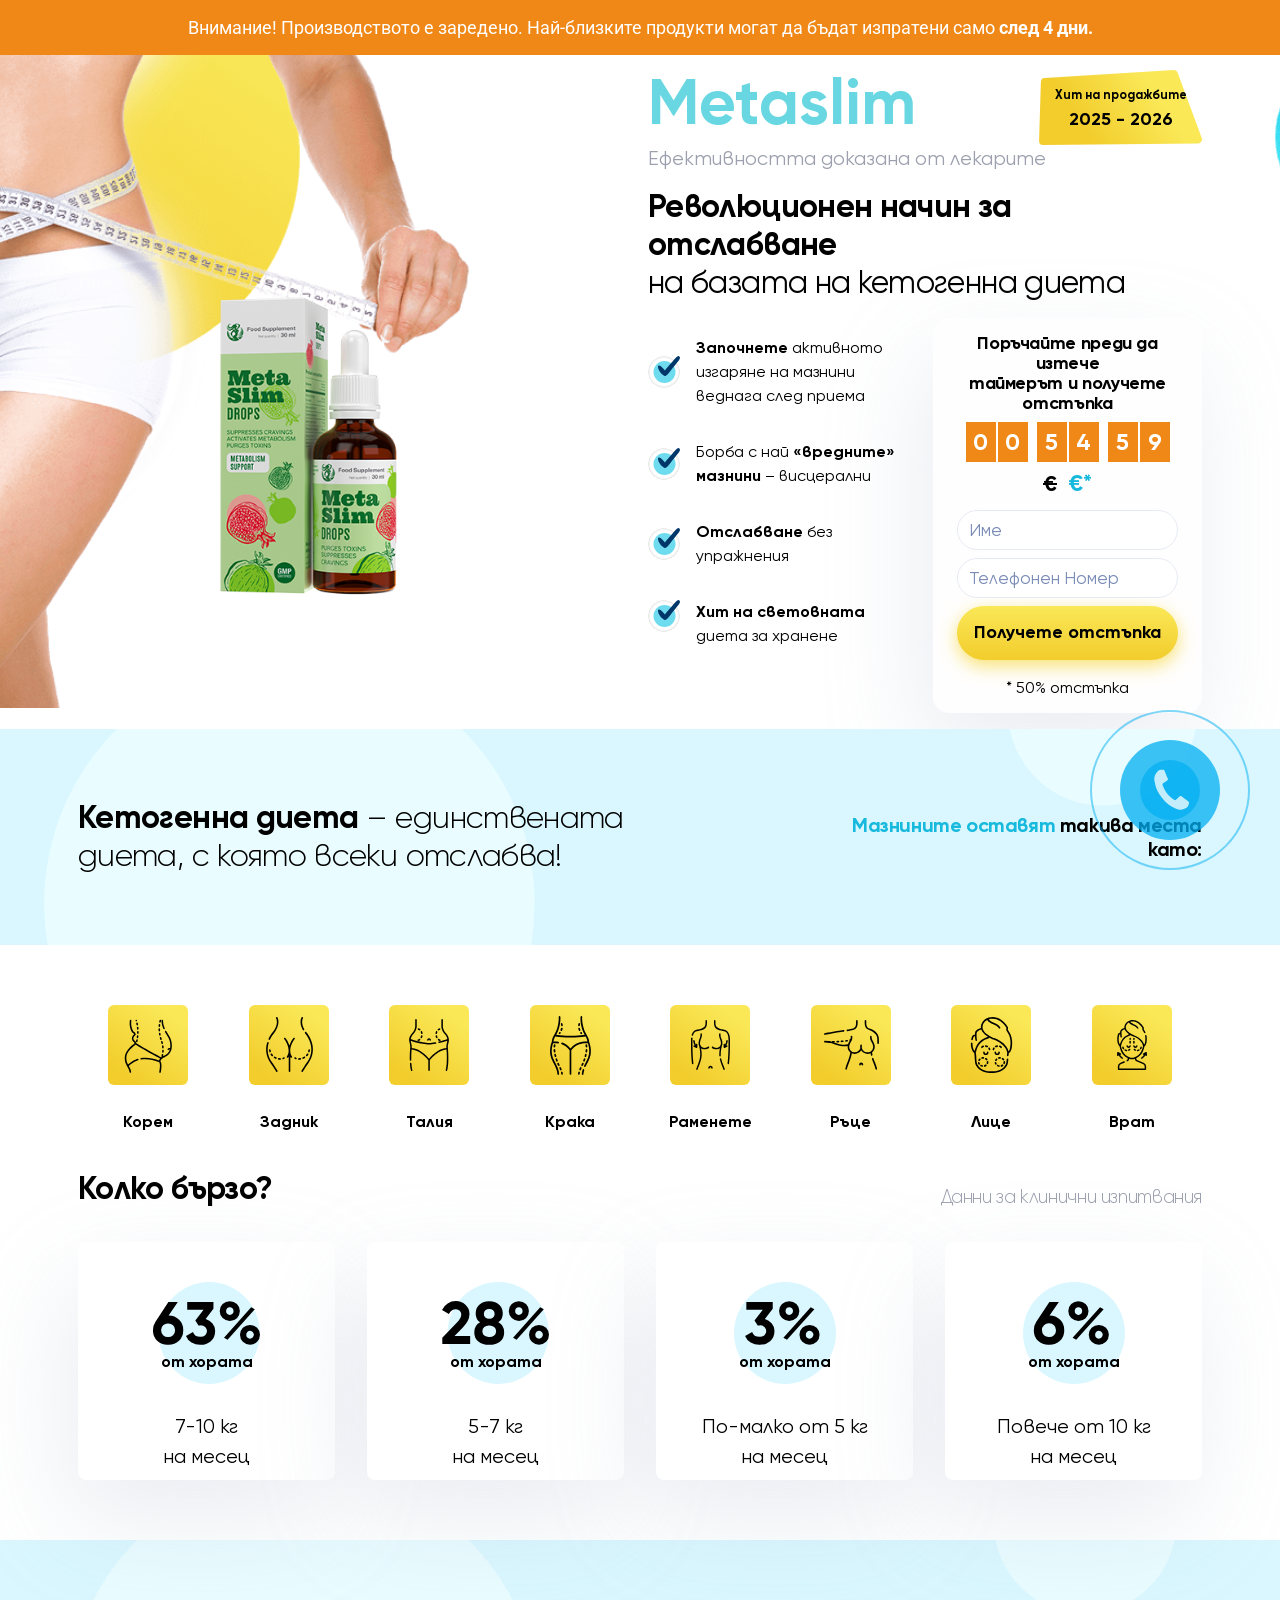
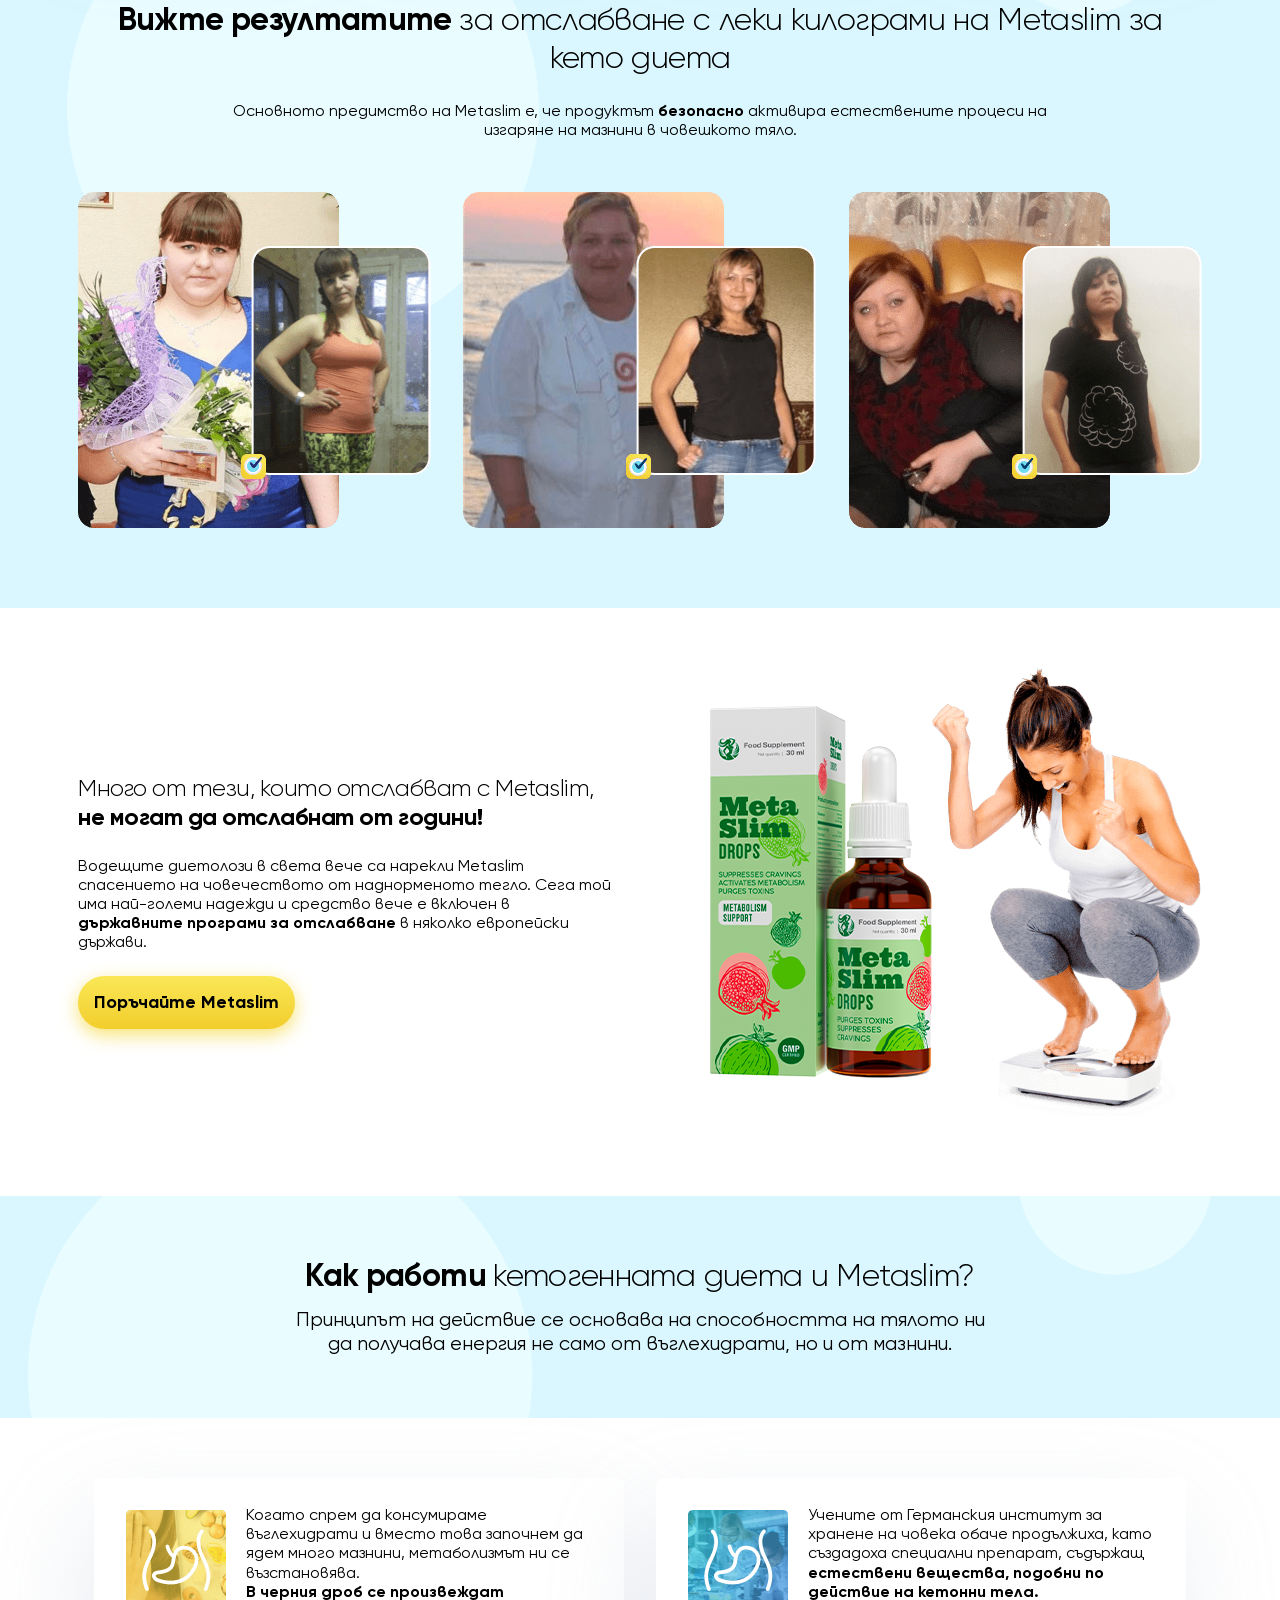
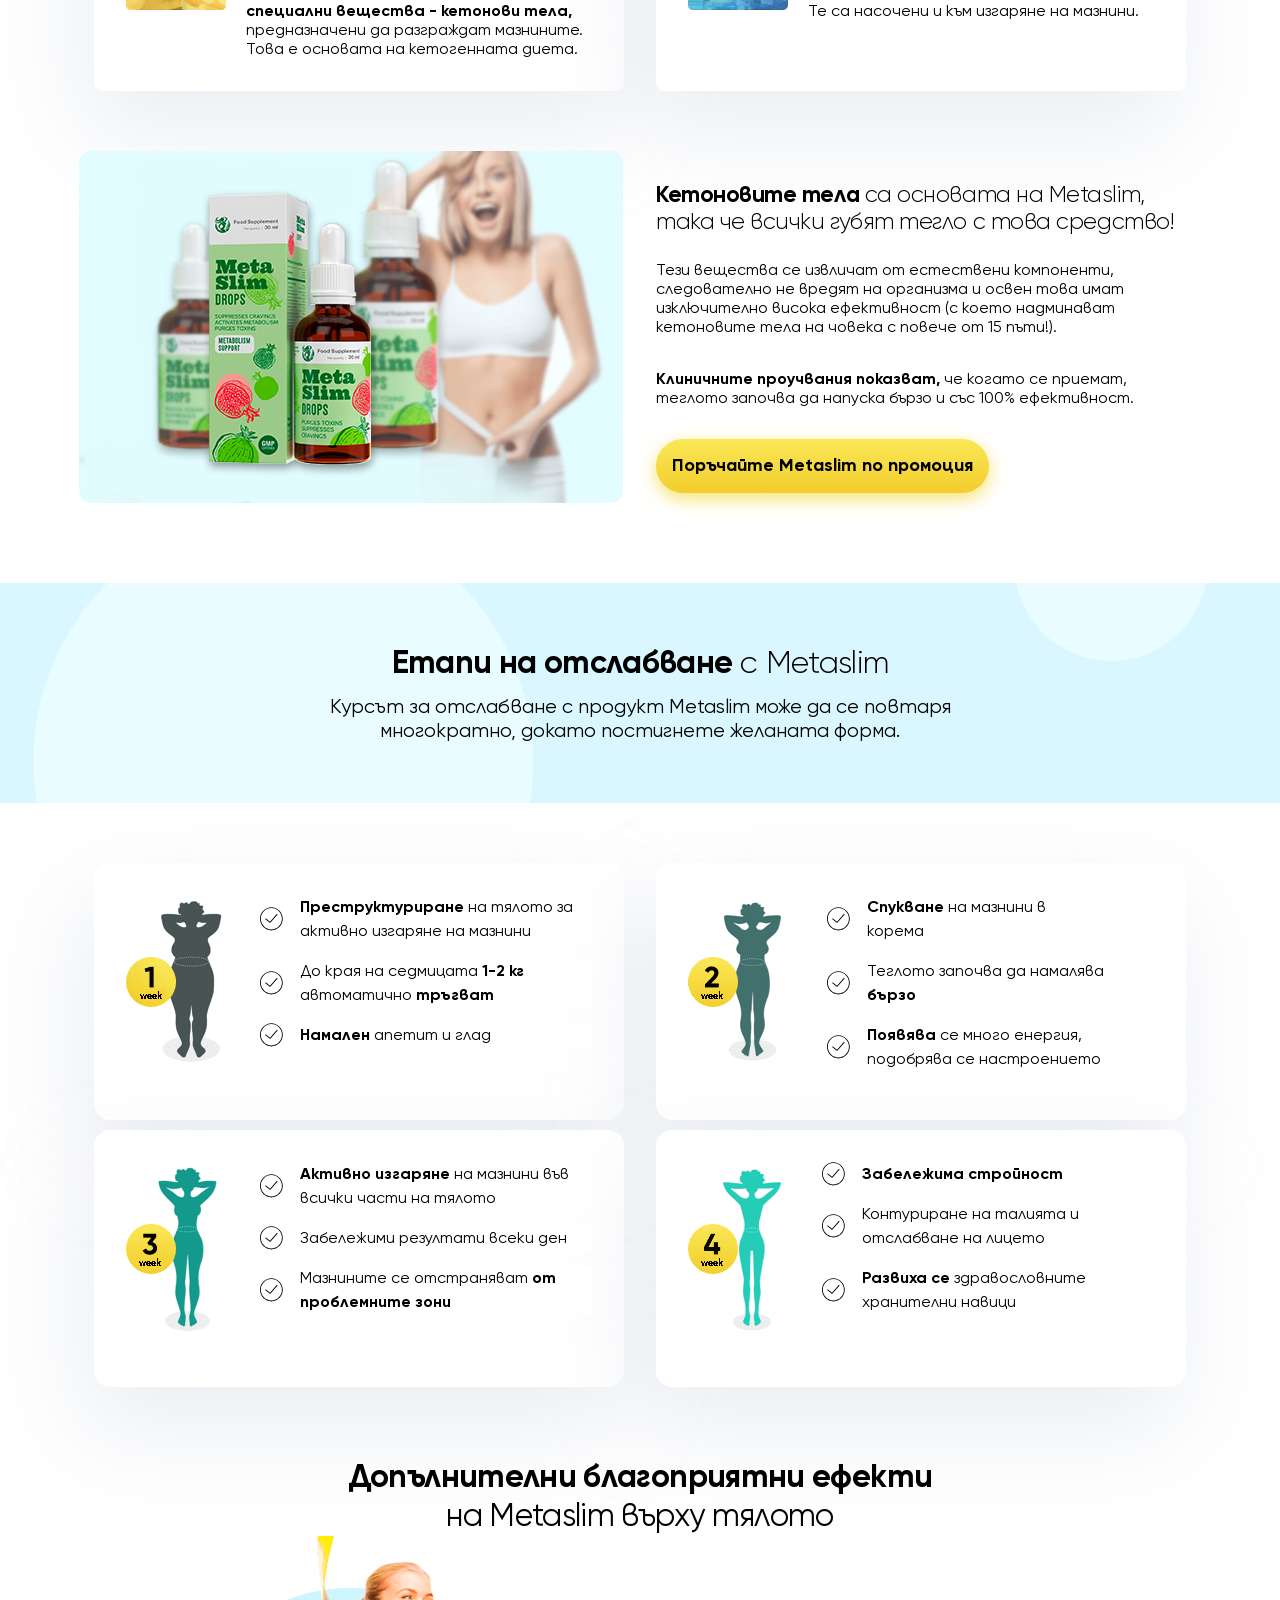
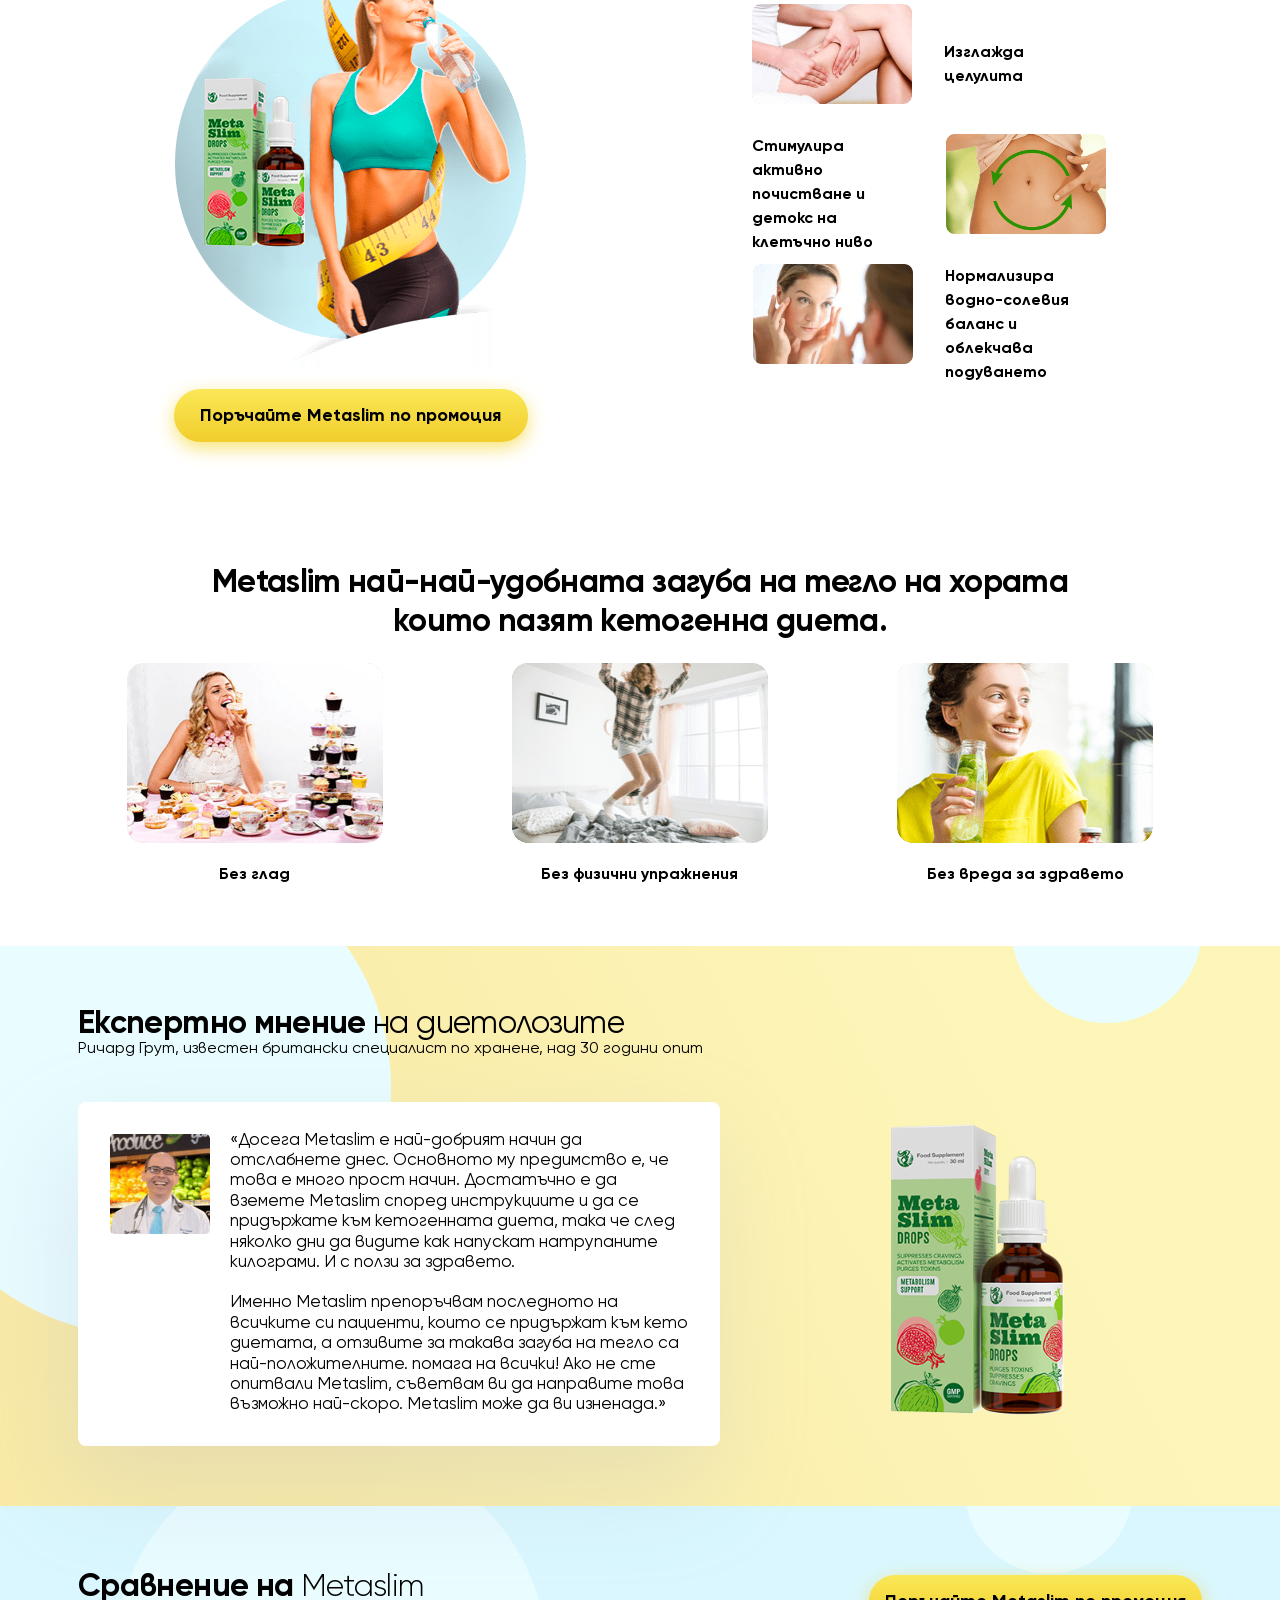
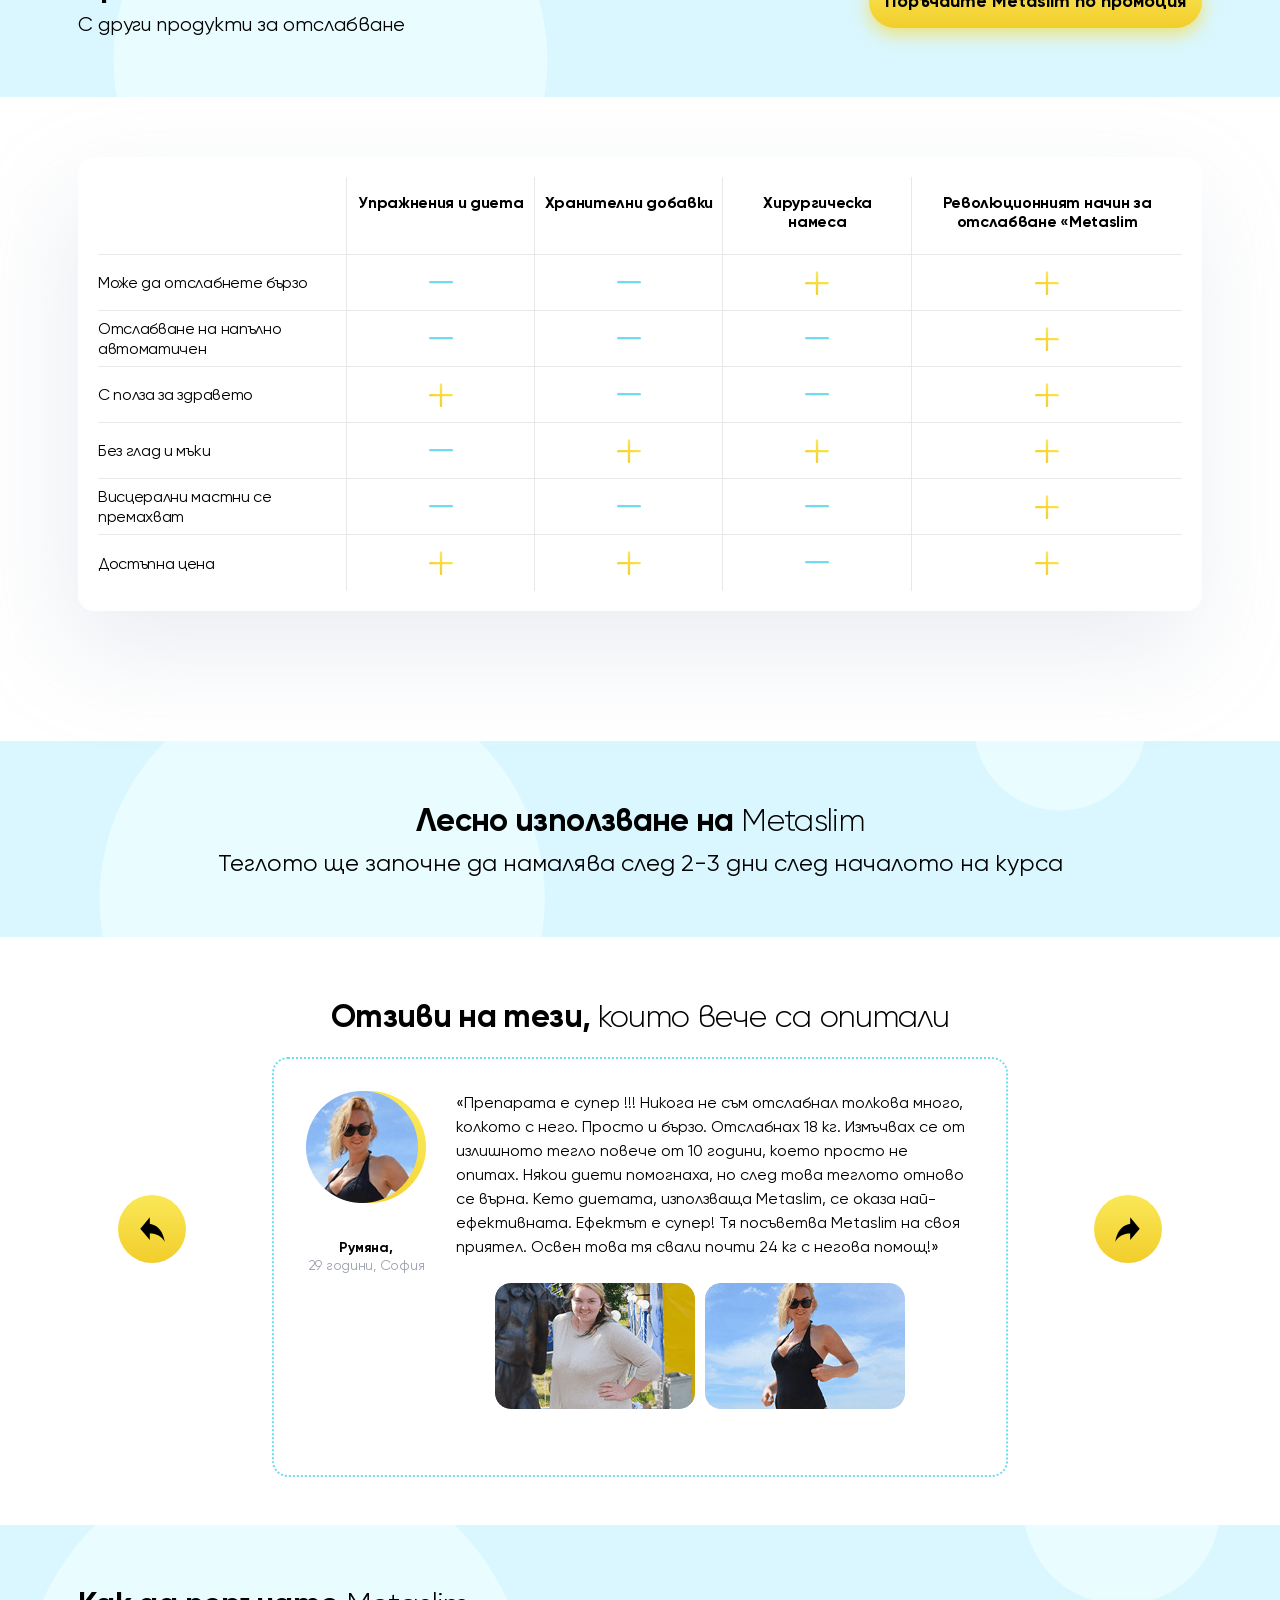
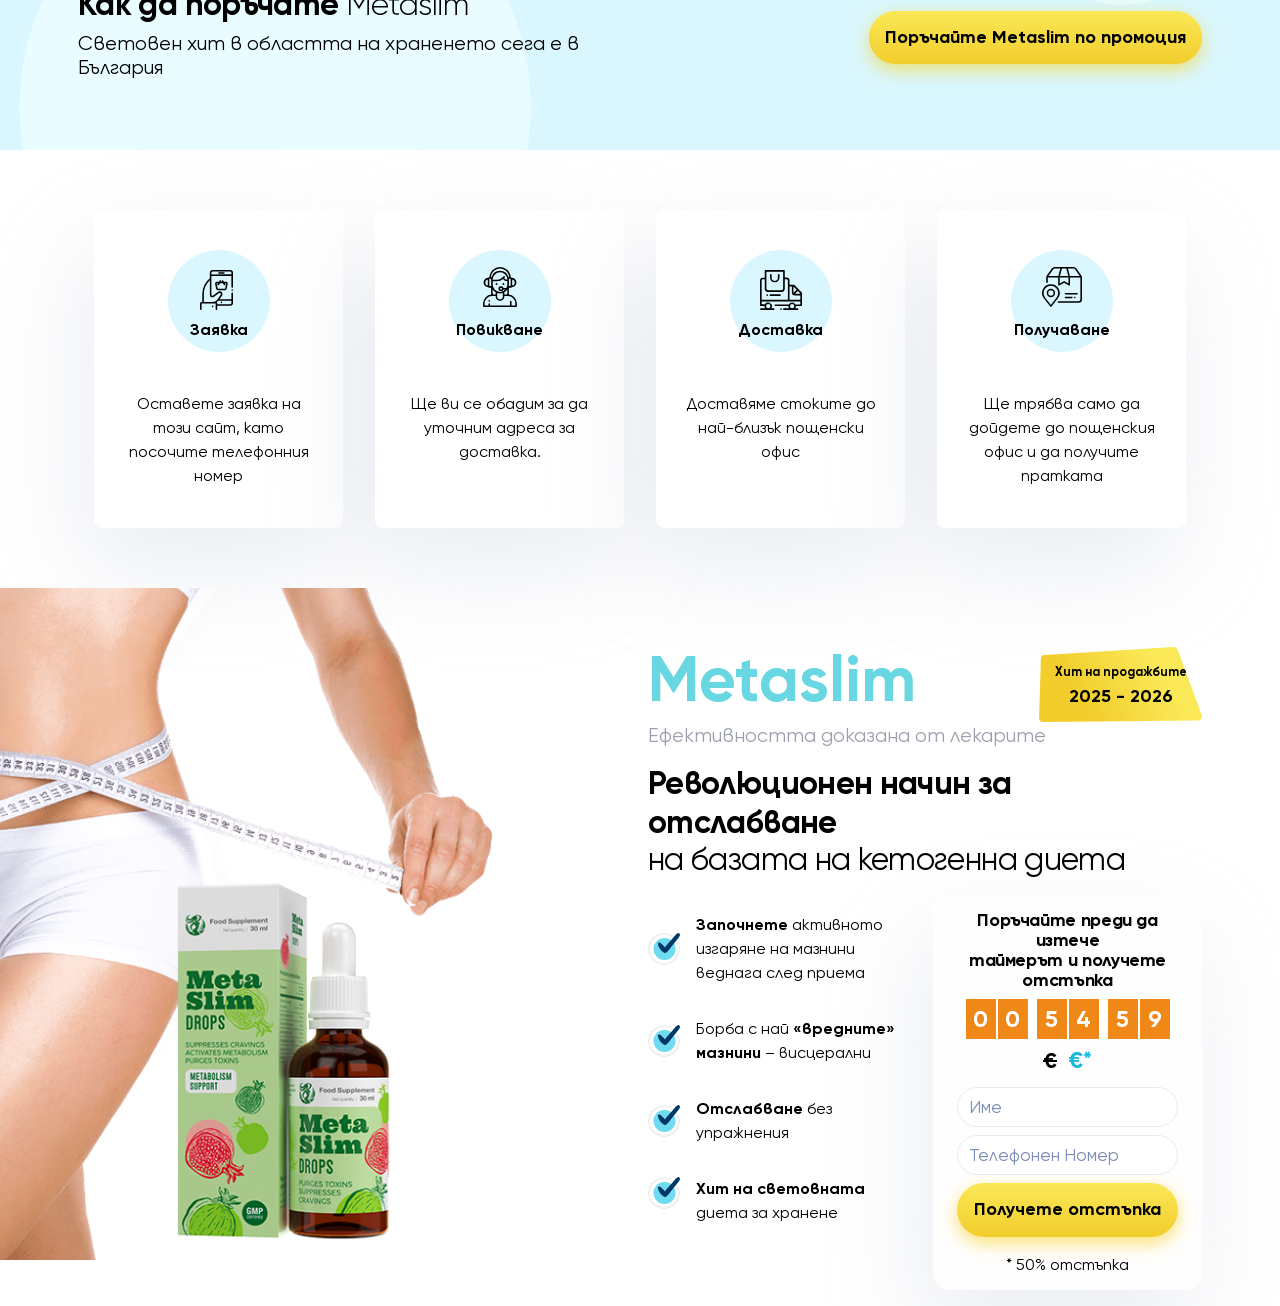
==== index.html @ 7a7cc180 "Initial commit - Landing MetaSlim Bulgaria" ====
<!DOCTYPE html>
<html lang="bg">
  <head>
    <meta charset="utf-8" />
    <meta content="width=device-width, initial-scale=1.0" name="viewport" />
    <title>Metaslim</title>
    <link rel="icon" href="img/favicon.png" type="image/x-icon" />
    <link rel="stylesheet" href="css/magnific-popup.css" />
    <link rel="stylesheet" href="css/style.css" />
    <style>
      .order-hit {
        font-size: 12.5px;
      }
      .blockRedLine3103 {
        display: none !important;
      }
      .validator__tooltip {
        z-index: 0 !important;
      }
    </style>
  <script type="text/javascript" src="script_land.js" defer></script></head>

  <body class="timer-different">
    <div class="top-banner">
      <div class="top-banner__container">
        <p class="top-banner__attention"><span>Внимание!</span> Производството е заредено. Най-близките продукти могат да бъдат изпратени само <b>след 4 дни.</b></p>
      </div>
    </div>
    <header class="bg_header">
      <!-- / HEADER -->
      <div class="mw">
        <figure class="logo">
          <span class="main_logo">Metaslim </span>
          <figcaption>
            <span> Ефективността доказана от лекарите </span>
          </figcaption>
          <div class="order-hit">
            <img alt="" class="label" src="img/label.svg" />
            <div class="order-hit-txt">
              Хит на продажбите<br /><span class="order-hit-txt-years">
                <script>
                  document.write(new Date().getFullYear() - 1);
                </script>
                -
                <script>
                  document.write(new Date().getFullYear());
                </script>
              </span>
            </div>
          </div>
        </figure>
        <figure class="product">
          <img alt="" class="sticker" src="img/label-2.svg" />
          <img alt="" class="main_product" src="img/product.png" style="width: 100%; max-width: 225px; margin-top: 45px" />
        </figure>
        <h1>
          Революционен начин за отслабване
          <br />
          <span> на базата на кетогенна диета </span>
        </h1>
        <ul class="list marked">
          <li>
            <strong> Започнете </strong>
            активното изгаряне на мазнини веднага след приема
          </li>
          <li>
            Борба с най
            <strong> «вредните» мазнини </strong>
            – висцерални
          </li>
          <li>
            <strong> Отслабване </strong>
            без упражнения
          </li>
          <li>
            <strong> Хит на световната </strong>
            диета за хранене
          </li>
        </ul>
        <div class="form">
          <form action="/land/order" method="post" class="x_order_form al-form">
            <h5 class="w_700">
              Поръчайте преди да изтече
              <br />
              таймерът и получете отстъпка
              <br />
            </h5>
            <div class="timer_container">
              <div class="timer">
                <div class="item-timer ih">
                  <span class="d_hours"></span>
                  <span class="d_hours"></span>
                </div>
                <div class="item-timer im">
                  <span class="d_minutes"></span>
                  <span class="d_minutes"></span>
                </div>
                <div class="item-timer is">
                  <span class="d_seconds"></span>
                  <span class="d_seconds"></span>
                </div>
              </div>
            </div>
            <span class="price w_700">
              <span class="old x_price_previous al-raw-cost-promo"></span><span class="old x_currency al-raw-currency">&euro;</span>
              <span class="new"> <span class="x_price_current al-raw-cost"></span><span class="new x_currency al-raw-currency">&euro;</span>*</span>
            </span>
            <select class="al-country" name="country" style="display: none"></select>
            <div><input placeholder="Име" name="name" type="text" required autocomplete="name" /></div>
            <div><input placeholder="Телефонен Номер" name="phone" type="tel" required autocomplete="tel" /></div>
            <input type="submit" value="Получете отстъпка" />
            <p>* 50% отстъпка</p>
          </form>
        </div>
      </div>
    </header>
    <main class="main-content">
      <!-- /Section 001 -->
      <section class="bg_011" id="art011">
        <div class="mw is-grid">
          <div class="col c-8">
            <h2>
              <strong> Кетогенна диета </strong>
              – единствената диета, с която всеки отслабва!
            </h2>
          </div>
          <div class="col c-4">
            <h4>
              <span class="color_alt_2"> Мазнините оставят </span>
              такива места като:
            </h4>
          </div>
        </div>
      </section>
      <!-- / SECTION 1 -->
      <section id="art1">
        <div class="mw">
          <ul class="cards is-grid type_1">
            <li>
              <figure>
                <img src="img/a1-1.svg" />
                <figcaption>
                  <p>Корем</p>
                </figcaption>
              </figure>
            </li>
            <li>
              <figure>
                <img src="img/a1-2.svg" />
                <figcaption>
                  <p>Задник</p>
                </figcaption>
              </figure>
            </li>
            <li>
              <figure>
                <img src="img/a1-3.svg" />
                <figcaption>
                  <p>Талия</p>
                </figcaption>
              </figure>
            </li>
            <li>
              <figure>
                <img src="img/a1-4.svg" />
                <figcaption>
                  <p>Крака</p>
                </figcaption>
              </figure>
            </li>
            <li>
              <figure>
                <img src="img/a1-5.svg" />
                <figcaption>
                  <p>Раменете</p>
                </figcaption>
              </figure>
            </li>
            <li>
              <figure>
                <img src="img/a1-6.svg" />
                <figcaption>
                  <p>Ръце</p>
                </figcaption>
              </figure>
            </li>
            <li>
              <figure>
                <img src="img/a1-7.svg" />
                <figcaption>
                  <p>Лице</p>
                </figcaption>
              </figure>
            </li>
            <li>
              <figure>
                <img src="img/a1-8.svg" />
                <figcaption>
                  <p>Врат</p>
                </figcaption>
              </figure>
            </li>
          </ul>
        </div>
      </section>
      <!-- / SECTION 2 -->
      <section class="bg_2" id="art2">
        <div class="mw is-grid">
          <div class="col c-6">
            <h2>Колко бързо?</h2>
            <br />
          </div>
          <div class="col c-6">
            <h4 class="color_alt">Данни за клинични изпитвания</h4>
          </div>
        </div>
        <div class="mw">
          <ul class="cards is-grid type_2">
            <li>
              <figure>
                <div class="people-perc">
                  <img src="img/a2-1.svg" />
                  <div class="people-perc-txt">от хората</div>
                </div>
                <figcaption>
                  <p>
                    7-10 кг
                    <br />
                    на месец
                    <br />
                  </p>
                </figcaption>
              </figure>
            </li>
            <li>
              <figure>
                <div class="people-perc">
                  <img src="img/a2-2.svg" />
                  <div class="people-perc-txt">от хората</div>
                </div>
                <figcaption>
                  <p>
                    5-7 кг
                    <br />
                    на месец
                    <br />
                  </p>
                </figcaption>
              </figure>
            </li>
            <li>
              <figure>
                <div class="people-perc">
                  <img src="img/a2-3.svg" />
                  <div class="people-perc-txt">от хората</div>
                </div>
                <figcaption>
                  <p>
                    По-малко от 5 кг
                    <br />
                    на месец
                    <br />
                  </p>
                </figcaption>
              </figure>
            </li>
            <li>
              <figure>
                <div class="people-perc">
                  <img src="img/a2-4.svg" />
                  <div class="people-perc-txt">от хората</div>
                </div>
                <figcaption>
                  <p>
                    Повече от 10 кг<br />
                    на месец
                    <br />
                  </p>
                </figcaption>
              </figure>
            </li>
          </ul>
        </div>
      </section>
      <!-- / SECTION 3 -->
      <section class="bg_3 invert text__color-inversion" id="art3">
        <div class="mw dc">
          <h2>
            <strong> Вижте резултатите </strong>
            за отслабване с леки килограми на Metaslim за кето диета
          </h2>
          <p class="after__title">
            Основното предимство на Metaslim е, че продуктът
            <strong> безопасно </strong>
            активира естествените процеси на изгаряне на мазнини в човешкото тяло.
          </p>
        </div>
        <div class="mw">
          <ul class="cards is-grid type_3">
            <li>
              <figure>
                <img src="img/a3-1.png" />
              </figure>
            </li>
            <li>
              <figure>
                <img src="img/a3-2.png" />
              </figure>
            </li>
            <li>
              <figure>
                <img src="img/a3-3.png" />
              </figure>
            </li>
          </ul>
        </div>
      </section>
      <!-- / SECTION 4 -->
      <section class="bg_4" id="art4">
        <div class="mw is-grid">
          <div class="col c-6">
            <h3>
              Много от тези, които отслабват с Metaslim,
              <strong> не могат да отслабнат от години! </strong>
            </h3>
            <p>
              Водещите диетолози в света вече са нарекли Metaslim спасението на човечеството от наднорменото тегло. Сега той има най-големи надежди и средство вече е включен в <strong>държавните програми за отслабване</strong>
              в няколко европейски държави.
            </p>
            <button class="sm-center btn type_0 modal ever-popup-btn" style="margin-top: 10px; display: block" href="#">Поръчайте Metaslim</button>
          </div>
          <div class="col c-6">
            <figure>
              <img src="img/a4.png" />
            </figure>
          </div>
        </div>
      </section>
      <!-- /SECTION 55 -->
      <section class="bg_55" id="art55">
        <div class="mw dc">
          <h2>
            <strong> Как работи </strong>
            кетогенната диета и Metaslim?
          </h2>
          <p class="after__title">Принципът на действие се основава на способността на тялото ни да получава енергия не само от въглехидрати, но и от мазнини.</p>
        </div>
      </section>
      <!-- / SECTION 5 -->
      <section id="art5">
        <div class="mw dc">
          <ul class="type_5 cards is-grid">
            <li>
              <figure>
                <img src="img/a5-1.png" />
                <figcaption>
                  <p>Когато спрем да консумираме въглехидрати и вместо това започнем да ядем много мазнини, метаболизмът ни се възстановява.</p>
                  <p>
                    <strong> В черния дроб се произвеждат специални вещества - кетонови тела, </strong>
                    предназначени да разграждат мазнините. Това е основата на кетогенната диета.
                  </p>
                </figcaption>
              </figure>
            </li>
            <li>
              <figure>
                <img src="img/a5-2.png" />
                <figcaption>
                  <p>
                    Учените от Германския институт за хранене на човека обаче продължиха, като създадоха специални препарат, съдържащ
                    <strong> естествени вещества, подобни по действие на кетонни тела. </strong>
                  </p>
                  <p>Те са насочени и към изгаряне на мазнини.</p>
                </figcaption>
              </figure>
            </li>
          </ul>
        </div>
      </section>
      <!-- / SECTION 6 -->
      <section id="art6">
        <div class="mw is-grid">
          <div class="col c-6">
            <figure>
              <img src="img/a6.png" style="border-radius: 13px" />
            </figure>
          </div>
          <div class="col c-6">
            <h3>
              <strong> Кетоновите тела </strong>
              са основата на Metaslim, така че всички губят тегло с това средство!
            </h3>
            <p>Тези вещества се извличат от естествени компоненти, следователно не вредят на организма и освен това имат изключително висока ефективност (с което надминават кетоновите тела на човека с повече от 15 пъти!).</p>
            <p>
              <strong> Клиничните проучвания показват, </strong>
              че когато се приемат, теглото започва да напуска бързо и със 100% ефективност.
            </p>
            <button class="btn type_0 modal ever-popup-btn" href="#">Поръчайте Metaslim по промоция</button>
          </div>
        </div>
      </section>
      <!-- /SECTION 77 -->
      <section class="bg_77" id="art77">
        <div class="mw dc">
          <h2>
            <strong> Етапи на отслабване </strong>
            с Metaslim
          </h2>
          <p class="after__title">Курсът за отслабване с продукт Metaslim може да се повтаря многократно, докато постигнете желаната форма.</p>
        </div>
      </section>
      <!-- / SECTION 7 -->
      <section id="art7">
        <div class="mw dc">
          <ul class="type_6 cards is-grid">
            <li>
              <figure>
                <img src="img/a7-1.png" />
                <figcaption>
                  <ul class="list marked marked2">
                    <li>
                      <strong> Преструктуриране </strong>
                      на тялото за активно изгаряне на мазнини
                    </li>
                    <li>
                      До края на седмицата
                      <strong>
                        <span style="white-space: nowrap">1-2 кг</span>
                        <br />
                      </strong>
                      автоматично
                      <strong>
                        <span style="white-space: nowrap">тръгват</span>
                        <br />
                      </strong>
                    </li>
                    <li>
                      <strong> Намален </strong>
                      апетит и глад
                    </li>
                  </ul>
                </figcaption>
              </figure>
            </li>
            <li>
              <figure>
                <img src="img/a7-2.png" />
                <figcaption>
                  <ul class="list marked marked2">
                    <li>
                      <strong> Спукване </strong>
                      на мазнини в
                      <br />
                      корема
                      <br />
                    </li>
                    <li>
                      Теглото започва да намалява
                      <strong> бързо </strong>
                    </li>
                    <li>
                      <strong> Появява </strong>
                      се много енергия, подобрява се настроението
                    </li>
                  </ul>
                </figcaption>
              </figure>
            </li>
            <li>
              <figure>
                <img src="img/a7-3.png" />
                <figcaption>
                  <ul class="list marked marked2">
                    <li>
                      <strong> Активно изгаряне </strong>
                      на мазнини във всички части на тялото
                    </li>
                    <li>Забележими резултати всеки ден</li>
                    <li>
                      Мазнините се отстраняват
                      <strong> от проблемните зони </strong>
                    </li>
                  </ul>
                </figcaption>
              </figure>
            </li>
            <li>
              <figure>
                <img src="img/a7-4.png" />
                <figcaption>
                  <ul class="list marked marked2">
                    <li>
                      <strong> Забележима стройност </strong>
                    </li>
                    <li>Контуриране на талията и отслабване на лицето</li>
                    <li>
                      <strong> Развиха се </strong>
                      здравословните хранителни навици
                    </li>
                  </ul>
                </figcaption>
              </figure>
            </li>
          </ul>
        </div>
      </section>
      <!-- / SECTION 8 -->
      <section id="art8">
        <div class="mw dc">
          <h2>
            Допълнителни благоприятни ефекти
            <span>
              <br />
              на Metaslim върху тялото
            </span>
          </h2>
        </div>
        <div class="mw is-grid">
          <div class="col c-4">
            <figure class="other">
              <img src="img/a8.png" />
              <button class="btn type_0 modal ever-popup-btn first-btn" style="width: 100%" href="#">Поръчайте Metaslim по промоция</button>
            </figure>
          </div>
          <div class="col c-4">
            <ul class="cards is-grid type_88">
              <li>
                <figure>
                  <img src="img/a8-4.png" />
                </figure>
                <p class="other">Изглажда целулита</p>
              </li>
              <li>
                <p class="h order2">Стимулира активно почистване и детокс на клетъчно ниво</p>
                <figure class="order1">
                  <img src="img/a8-5.png" />
                </figure>
              </li>
              <li>
                <figure>
                  <img src="img/a8-6.png" />
                </figure>
                <p class="other">Нормализира водно-солевия баланс и облекчава подуването</p>
              </li>
            </ul>
            <button class="btn type_0 modal ever-popup-btn second-btn" href="#">Поръчайте Metaslim по промоция</button>
          </div>
        </div>
      </section>
      <!-- / SECTION 10 -->
      <section class="bg_10" id="art10">
        <div class="mw dc">
          <h2>
            Metaslim най-най-удобната загуба на тегло на хората<br />
            които пазят кетогенна диета.
          </h2>
          <div class="mw"></div>
          <ul class="cards is-grid type_9">
            <li>
              <figure>
                <img src="img/a10-1.png" class="not" />
                <figcaption>
                  <p>Без глад</p>
                </figcaption>
              </figure>
            </li>
            <!-- <li>
							<figure>
								 <img src="img/a10-2.png">
								 <figcaption>
									  <p>
											Без ограничений в питании
									  </p>
								 </figcaption>
							</figure>
							</li>-->
            <li>
              <figure>
                <img src="img/a10-3.png" class="not" />
                <figcaption>
                  <p>Без физични упражнения</p>
                </figcaption>
              </figure>
            </li>
            <li>
              <figure>
                <img src="img/a10-4.png" class="not" />
                <figcaption>
                  <p>Без вреда за здравето</p>
                </figcaption>
              </figure>
            </li>
          </ul>
        </div>
      </section>
      <!-- / SECTION 11 -->
      <section class="bg_11" id="art11">
        <div class="mw is-grid">
          <div class="col c-7">
            <h2>
              Експертно мнение
              <span> на диетолозите </span>
            </h2>
            <p class="after__title">Ричард Грут, известен британски специалист по хранене, над 30 години опит</p>
            <div class="other">
              <figure>
                <img src="img/a11.png" class="not expert" />
                <figcaption>
                  <p class="mt" style="font-size: 17px">«Досега Metaslim е най-добрият начин да отслабнете днес. Основното му предимство е, че това е много прост начин. Достатъчно е да вземете Metaslim според инструкциите и да се придържате към кетогенната диета, така че след няколко дни да видите как напускат натрупаните килограми. И с ползи за здравето.</p>
                  <p style="font-size: 17px">Именно Metaslim препоръчвам последното на всичките си пациенти, които се придържат към кето диетата, а отзивите за такава загуба на тегло са най-положителните. помага на всички! Ако не сте опитвали Metaslim, съветвам ви да направите това възможно най-скоро. Metaslim може да ви изненада.»</p>
                </figcaption>
              </figure>
            </div>
          </div>
          <div class="col c-5">
            <div class="mw">
              <figure class="h">
                <img src="img/product.png" class="not product" />
              </figure>
            </div>
          </div>
        </div>
      </section>
      <!-- /SECTION 112 -->
      <section class="bg_112" id="art012">
        <div class="mw is-grid">
          <div class="col c-6">
            <h2>
              <strong> Сравнение на </strong>
              Metaslim
            </h2>
            <p class="after__title">С други продукти за отслабване</p>
          </div>
          <div class="col c-6 other">
            <button class="btn type_0 modal ever-popup-btn" href="#">Поръчайте Metaslim по промоция</button>
          </div>
        </div>
      </section>
      <!-- / SECTION 12 -->
      <section class="bg_12" id="art12">
        <div class="mw">
          <div class="table type_1 main-table">
            <div class="features dn">
              <div class="empty"></div>
              <div class="param">
                <h6>Може да отслабнете бързо</h6>
              </div>
              <div class="param">
                <h6>Отслабване на напълно автоматичен</h6>
              </div>
              <div class="param">
                <h6>С полза за здравето</h6>
              </div>
              <div class="param">
                <h6>Без глад и мъки</h6>
              </div>
              <div class="param">
                <h6>Висцерални мастни се премахват</h6>
              </div>
              <div class="param">
                <h6>Достъпна цена</h6>
              </div>
            </div>
            <div class="cols">
              <div class="col">
                <div>
                  <h5>Упражнения и диета</h5>
                </div>
                <div>
                  <img src="img/minus.svg" />
                </div>
                <div>
                  <img src="img/minus.svg" />
                </div>
                <div>
                  <img src="img/plus.svg" />
                </div>
                <div>
                  <img src="img/minus.svg" />
                </div>
                <div>
                  <img src="img/minus.svg" />
                </div>
                <div>
                  <img src="img/plus.svg" />
                </div>
              </div>
              <div class="col second">
                <div>
                  <h5>Хранителни добавки</h5>
                </div>
                <div>
                  <img src="img/minus.svg" />
                </div>
                <div>
                  <img src="img/minus.svg" />
                </div>
                <div>
                  <img src="img/minus.svg" />
                </div>
                <div>
                  <img src="img/plus.svg" />
                </div>
                <div>
                  <img src="img/minus.svg" />
                </div>
                <div>
                  <img src="img/plus.svg" />
                </div>
              </div>
              <div class="col bn third">
                <div>
                  <h5>Хирургическа<br />намеса</h5>
                </div>
                <div>
                  <img src="img/plus.svg" />
                </div>
                <div>
                  <img src="img/minus.svg" />
                </div>
                <div>
                  <img src="img/minus.svg" />
                </div>
                <div>
                  <img src="img/plus.svg" />
                </div>
                <div>
                  <img src="img/minus.svg" />
                </div>
                <div>
                  <img src="img/minus.svg" />
                </div>
              </div>
            </div>
            <div class="col features">
              <div>
                <h5>Революционният начин за отслабване «Metaslim</h5>
              </div>
              <div>
                <img src="img/plus.svg" />
              </div>
              <div>
                <img src="img/plus.svg" />
              </div>
              <div>
                <img src="img/plus.svg" />
              </div>
              <div>
                <img src="img/plus.svg" />
              </div>
              <div>
                <img src="img/plus.svg" />
              </div>
              <div>
                <img src="img/plus.svg" />
              </div>
            </div>
          </div>
          <div class="text-absolute">
            <h6>Може да отслабнете бързо</h6>
            <h6>Отслабване на напълно автоматичен</h6>
            <h6>С полза за здравето</h6>
            <h6>Без глад и мъки</h6>
            <h6>Висцерални мастни се премахват</h6>
            <h6>Достъпна цена</h6>
          </div>
          <div class="scc">
            <button class="table-prev"></button>
            <button class="table-next"></button>
          </div>
        </div>
      </section>
      <!-- / SECTION 13 -->
      <section class="photo">
        <div class="mw dc">
          <div class="gallery photo-gallery"></div>
          <div class="gallery-popup">
            <span class="popup-item">
              <button title="Close (Esc)" type="button" class="mfp-close">×</button>
            </span>
            <button title="Previous (Left arrow key)" type="button" class="mfp-arrow mfp-arrow-left mfp-prevent-close"></button>
            <button title="Next (Right arrow key)" type="button" class="mfp-arrow mfp-arrow-right mfp-prevent-close"></button>
          </div>
        </div>
      </section>
      <!-- /Section 114 -->
      <section class="bg_114" id="art014">
        <div class="mw dc">
          <h2>
            <strong> Лесно използване на </strong>
            Metaslim
          </h2>
          <p class="after__title">Теглото ще започне да намалява след 2-3 дни след началото на курса</p>
        </div>
      </section>
      <!-- / SECTION 14 -->
      <section class="bg_13" id="art13">
        <div class="mw dc">
          <h2>
            <strong> Отзиви на тези, </strong>
            които вече са опитали
          </h2>
        </div>
        <div class="mw dc">
          <div class="scw rew">
            <ul id="reviews">
              <li>
                <figure>
                  <img src="img/ava1.png" style="max-width: 120px" />
                  <figcaption>
                    <h5>
                      Румяна,
                      <span class="color_alt">
                        <br />
                        29 години, София
                        <br />
                      </span>
                    </h5>
                  </figcaption>
                </figure>
                <article>
                  <p>«Препарата е супер !!! Никога не съм отслабнал толкова много, колкото с него. Просто и бързо. Отслабнах 18 кг. Измъчвах се от излишното тегло повече от 10 години, което просто не опитах. Някои диети помогнаха, но след това теглото отново се върна. Кето диетата, използваща Metaslim, се оказа най-ефективната. Ефектът е супер! Тя посъветва Metaslim на своя приятел. Освен това тя свали почти 24 кг с негова помощ!»</p>
                  <figure>
                    <img src="img/r1.png" />
                  </figure>
                </article>
              </li>
              <li>
                <figure>
                  <img src="img/ava2.png" style="max-width: 120px" />
                  <figcaption>
                    <h5>
                      Тодорка,
                      <br />
                      <span class="color_alt"> 55 години, Ловеч </span>
                      <br />
                    </h5>
                  </figcaption>
                </figure>
                <article>
                  <p>«На 55 години съм. Страдам от пълнота от 41 години. В най-лошите периоди теглото е било 117 кг. През последната година здравето стана много лошо. Лекарят каза, че е спешно да отслабнете, защото нито сърцето вече не може да издържи, нито ставите. Пробвах кето диета с продукт Metaslim . За да бъда честен, не вярвах наистина, че този метод ще ми помогне. Но в крайна сметка свалих почти 30 кг. Приемах Metaslim един курс. Сега здравето ми е по-добро. Много съм доволен от резултата, ще поръчам друга Metaslim»</p>
                  <figure>
                    <img src="img/r2.png" />
                  </figure>
                </article>
              </li>
              <li>
                <figure>
                  <img src="img/ava3.png" style="max-width: 120px" />
                  <figcaption>
                    <h5>
                      Аделина,
                      <span class="color_alt">
                        <br />
                        34 години ,Русе
                        <br />
                      </span>
                    </h5>
                  </figcaption>
                </figure>
                <article>
                  <p>«Обичах да отслабвам с Metaslim от факта, че не трябва да се прави нищо. Просто следвайте кето диета, пийте продукта с вода и отслабвайте. Не открих никакви отрицателни ефекти върху тялото. Напротив, се появи много енергия, стана по-добре да сън достатъчно, кожата се подобри, пъпките, които ме притесниха преди да изчезнаха, целулитът изчезна! Отслабнах 11 кг за 1 месец. Всичко ми хареса.Ще приема Metaslim. Съветвам всички»</p>
                  <figure>
                    <img src="img/r3.png" />
                  </figure>
                </article>
              </li>
            </ul>
            <div class="scc">
              <button class="prev"></button>
              <button class="next"></button>
            </div>
          </div>
        </div>
      </section>
      <!-- /Section 116 -->
      <section class="bg_116" id="art016">
        <div class="mw is-grid">
          <div class="col c-6">
            <h2>
              <strong> Как да поръчате </strong>
              Metaslim
            </h2>
            <p class="after__title">Световен хит в областта на храненето сега е в България</p>
          </div>
          <div class="col c-6 other">
            <button class="btn type_0 modal ever-popup-btn" href="#">Поръчайте Metaslim по промоция</button>
          </div>
        </div>
      </section>
      <!-- / SECTION 16 -->
      <section class="bg_16" id="art16">
        <div class="mw dc">
          <ul class="cards is-grid type_13">
            <li>
              <figure>
                <div class="delivery-to">
                  <img src="img/a16-1.svg" />
                  <div class="delivery-to-txt">Заявка</div>
                </div>
                <figcaption>
                  <p>Оставете заявка на този сайт, като посочите телефонния номер</p>
                </figcaption>
              </figure>
            </li>
            <li>
              <figure>
                <div class="delivery-to">
                  <img src="img/a16-2.svg" />
                  <div class="delivery-to-txt">Повикване</div>
                </div>
                <figcaption>
                  <p>Ще ви се обадим за да уточним адреса за доставка.</p>
                </figcaption>
              </figure>
            </li>
            <li>
              <figure>
                <div class="delivery-to">
                  <img src="img/a16-3.svg" />
                  <div class="delivery-to-txt">Доставка</div>
                </div>
                <figcaption>
                  <p>Доставяме стоките до най-близък пощенски офис</p>
                </figcaption>
              </figure>
            </li>
            <li>
              <figure>
                <div class="delivery-to">
                  <img src="img/a16-4.svg" />
                  <div class="delivery-to-txt">Получаване</div>
                </div>
                <figcaption>
                  <p>Ще трябва само да дойдете до пощенския офис и да получите пратката</p>
                </figcaption>
              </figure>
            </li>
          </ul>
        </div>
      </section>
    </main>
    <footer>
      <!-- / FOOTER -->
      <div class="mw">
        <figure class="logo">
          <span class="main_logo">Metaslim</span>
          <figcaption>
            <span> Ефективността доказана от лекарите </span>
          </figcaption>
          <div class="order-hit">
            <img alt="" class="label" src="img/label.svg" />
            <div class="order-hit-txt">
              Хит на продажбите<br /><span class="order-hit-txt-years">
                <script>
                  document.write(new Date().getFullYear() - 1);
                </script>
                -
                <script>
                  document.write(new Date().getFullYear());
                </script>
              </span>
            </div>
          </div>
        </figure>
        <figure class="product">
          <img alt="" class="sticker" src="img/label-2.svg" />
          <img alt="" class="main_product" src="img/product.png" style="width: 100%; max-width: 225px !important; margin-top: 45px" />
        </figure>
        <h1>
          Революционен начин за отслабване
          <br />
          <span> на базата на кетогенна диета </span>
        </h1>
        <ul class="list marked">
          <li>
            <strong> Започнете </strong>
            активното изгаряне на мазнини веднага след приема
          </li>
          <li>
            Борба с най
            <strong> «вредните» мазнини </strong>
            – висцерални
          </li>
          <li>
            <strong> Отслабване </strong>
            без упражнения
          </li>
          <li>
            <strong> Хит на световната </strong>
            диета за хранене
          </li>
        </ul>
        <div class="form" id="cloneThis">
          <div class="popup__img">
            <img src="img/product.png" alt="" />
          </div>
          <form action="/land/order" method="post" class="x_order_form al-form">
            <h5 class="w_700">
              Поръчайте преди да изтече
              <br />
              таймерът и получете отстъпка
              <br />
            </h5>
            <div class="timer_container">
              <div class="timer">
                <div class="item-timer ih">
                  <span class="d_hours"></span>
                  <span class="d_hours"></span>
                </div>
                <div class="item-timer im">
                  <span class="d_minutes"></span>
                  <span class="d_minutes"></span>
                </div>
                <div class="item-timer is">
                  <span class="d_seconds"></span>
                  <span class="d_seconds"></span>
                </div>
              </div>
            </div>
            <span class="price w_700">
              <span class="old x_price_previous al-raw-cost-promo"></span><span class="old x_currency al-raw-currency">&euro;</span>
              <span class="new">
                <span class="x_price_current al-raw-cost"></span>
                <span class="new x_currency al-raw-currency">&euro;</span>*</span
              >
            </span>
            <select class="al-country" name="country" style="display: none"></select>
            <div><input placeholder="Име" name="name" type="text" required autocomplete="name" /></div>
            <div><input placeholder="Телефонен Номер" name="phone" type="tel" required autocomplete="tel" /></div>
            <input type="submit" value="Получете отстъпка" />
            * 50% отстъпка
          </form>
        </div>
      </div>
    </footer>
    <div class="ever-popup-build"></div>
    <script src="js/index.js"></script>
    <script src="/tl-validator.js?label=false"></script>
  </body>
</html>
---- css/style.css ----
﻿@charset "UTF-8";

.color_alt {
	color: #9ca0ae
}

.color_alt_2 {
	color: #17b9dc
}

.color_light {
	color: #797979
}

.c_h {
	color: #2b3542
}

@font-face {
	font-family: 'Gilroy';
	src: url('../fonts/Gilroy-Light.eot');
	src: url('../fonts/Gilroy-Light.eot?#iefix') format('embedded-opentype'),
		  url('../fonts/Gilroy-Light.svg#Gilroy-Light') format('svg'),
		  url('../fonts/Gilroy-Light.ttf') format('truetype'),
		  url('../fonts/Gilroy-Light.woff') format('woff'),
		  url('../fonts/Gilroy-Light.woff2') format('woff2');
	font-weight: 300;
	font-style: normal;
 }

 @font-face {
	font-family: 'Gilroy';
	src: url('../fonts/Gilroy-Regular.eot');
	src: url('../fonts/Gilroy-Regular.eot?#iefix') format('embedded-opentype'),
		  url('../fonts/Gilroy-Regular.svg#Gilroy-Regular') format('svg'),
		  url('../fonts/Gilroy-Regular.ttf') format('truetype'),
		  url('../fonts/Gilroy-Regular.woff') format('woff'),
		  url('../fonts/Gilroy-Regular.woff2') format('woff2');
	font-weight: normal;
	font-style: normal;
 }
 
 @font-face {
	font-family: 'Gilroy';
	src: url('../fonts/Gilroy-Bold.eot');
	src: url('../fonts/Gilroy-Bold.eot?#iefix') format('embedded-opentype'),
		  url('../fonts/Gilroy-Bold.svg#Gilroy-Bold') format('svg'),
		  url('../fonts/Gilroy-Bold.ttf') format('truetype'),
		  url('../fonts/Gilroy-Bold.woff') format('woff'),
		  url('../fonts/Gilroy-Bold.woff2') format('woff2');
	font-weight: 700;
	font-style: normal;
 }
 
 

.is-grid {
	display: -webkit-box;
	display: -ms-flexbox;
	display: flex;
	-ms-flex-wrap: wrap;
	flex-wrap: wrap;
	padding: 0;
	list-style: none
}

.mw.alignleft {
	margin-right: 2em
}

.mw.alignright {
	margin-left: 2em
}

.mw.is-grid {
	display: -webkit-box;
	display: -ms-flexbox;
	display: flex;
	-webkit-box-align: center;
	-ms-flex-align: center;
	align-items: center;
	-ms-flex-wrap: wrap;
	flex-wrap: wrap;
	padding: 0;
	list-style: none
}

@media (min-width:960px) {
	.mw.cols-2 .col {
		width: calc((100% / 2) - 32px)
	}

	.mw.cols-3 .col {
		width: calc((100% / 3) - 32px)
	}

	.mw.cols-4 .col {
		width: calc((100% / 4) - 32px)
	}

	.mw.cols-5 .col {
		width: calc((100% / 5) - 32px)
	}

	.mw.cols-6 .col {
		width: calc((100% / 6) - 32px)
	}
}


/*! normalize.css v8.0.0 | MIT License | github.com/necolas/normalize.css */

html {
	line-height: 1.15;
	-webkit-text-size-adjust: 100%
}

body {
	margin: 0
}

h1 {
	font-size: 2em;
	margin: .67em 0
}

hr {
	-webkit-box-sizing: content-box;
	box-sizing: content-box;
	height: 0;
	overflow: visible
}

pre {
	font-family: monospace, monospace;
	font-size: 1em
}

a {
	background-color: transparent
}

abbr[title] {
	border-bottom: none;
	text-decoration: underline;
	-webkit-text-decoration: underline dotted;
	text-decoration: underline dotted
}

b,
strong {
	font-weight: bolder
}

code,
kbd,
samp {
	font-family: monospace, monospace;
	font-size: 1em
}

small {
	font-size: 80%
}

sub,
sup {
	font-size: 75%;
	line-height: 0;
	position: relative;
	vertical-align: baseline
}

sub {
	bottom: -.25em
}

sup {
	top: -.5em
}

img {
	border-style: none
}

button,
input,
optgroup,
select,
textarea {
	font-family: inherit;
	font-size: 100%;
	line-height: 1.15;
	margin: 0
}

button,
input {
	overflow: visible
}

button,
select {
	text-transform: none
}

[type=button],
[type=reset],
[type=submit],
button {
	-webkit-appearance: button
}

[type=button]::-moz-focus-inner,
[type=reset]::-moz-focus-inner,
[type=submit]::-moz-focus-inner,
button::-moz-focus-inner {
	border-style: none;
	padding: 0
}

[type=button]:-moz-focusring,
[type=reset]:-moz-focusring,
[type=submit]:-moz-focusring,
button:-moz-focusring {
	outline: 1px dotted ButtonText
}

fieldset {
	padding: .35em .75em .625em
}

legend {
	-webkit-box-sizing: border-box;
	box-sizing: border-box;
	color: inherit;
	display: table;
	max-width: 100%;
	padding: 0;
	/* white-space: normal */
}

progress {
	vertical-align: baseline
}

textarea {
	overflow: auto
}

[type=checkbox],
[type=radio] {
	-webkit-box-sizing: border-box;
	box-sizing: border-box;
	padding: 0
}

[type=number]::-webkit-inner-spin-button,
[type=number]::-webkit-outer-spin-button {
	height: auto
}

[type=search] {
	-webkit-appearance: textfield;
	outline-offset: -2px
}

[type=search]::-webkit-search-decoration {
	-webkit-appearance: none
}

::-webkit-file-upload-button {
	-webkit-appearance: button;
	font: inherit
}

details {
	display: block
}

summary {
	display: list-item
}

template {
	display: none
}

[hidden] {
	display: none
}

:focus {
	outline: 0
}

html {
	font-size: 16px
}

body {
	-webkit-font-smoothing: antialiased;
	-moz-osx-font-smoothing: grayscale;
	color: #000;
	font-family: Gilroy, sans-serif;
	font-weight: 400;
	font-size: 1em;
	line-height: 1.2;
	margin: 0;
	text-rendering: optimizeLegibility
}

button,
input,
optgroup,
select,
textarea {
	color: #000;
	font-family: Gilroy, sans-serif;
	font-weight: 400;
	line-height: 1.5;
	text-rendering: optimizeLegibility
}

p {
	margin: 0;
	font-weight: 400
}

h1,
h2,
h3,
h4,
h5,
h6 {
	letter-spacing: -.02em;
	line-height: 1.2;
	/* -webkit-font-smoothing: antialiased; */
	/* -moz-osx-font-smoothing: grayscale; */
	/* overflow-wrap: break-word; */
	/* -webkit-hyphens: auto; */
	/* -ms-hyphens: auto; */
	/* hyphens: auto; */
	font-family: Gilroy, sans-serif;
	font-weight: 300
}

strong {
	font-weight: 700
}

h1 {
	font-size: 2.5em
}

h2 {
	font-size: 2em
}

h3 {
	font-size: 1.25em
}

h4 {
	font-size: 1em
}

h5 {
	font-size: 1em
}

h6 {
	font-size: .8928571429em
}

.before_title,
.content .before_title {
	margin: 1.5em auto
}

@media only screen and (min-width:768px) {

	.before_title,
	.content .before_title {
		margin-bottom: 0
	}
}

blockquote {
	-webkit-hyphens: auto;
	-ms-hyphens: auto;
	hyphens: auto;
	word-break: break-word
}

.w_400 {
	font-weight: 400
}

.w_600 {
	font-weight: 600
}

.w_700 {
	font-weight: 700
}

.w_900 {
	font-weight: 900
}

.up {
	text-transform: uppercase
}

html {
	-webkit-box-sizing: border-box;
	box-sizing: border-box
}

::selection {
	background-color: #cfdfff
}

*,
:after,
:before {
	-webkit-box-sizing: inherit;
	box-sizing: inherit
}

body {
	background-color: #fff
}

a {
	-webkit-transition: color 110ms ease-in-out;
	transition: color 110ms ease-in-out;
	color: #9ca0ae
}

a:active,
a:hover {
	/*color: #808597;*/
	outline: 0;
	text-decoration: none
}

a:focus {
	/*outline: thin;*/
	/*outline-style: dotted;*/
	/*text-decoration: underline*/
}

@media only screen and (min-width:1024px) {

	.content h1,
	.content h2,
	.content h3,
	.content h4,
	.content h5,
	.content h6 {
		margin: calc(3 * 1rem) 0 1em
	}
}

h1,
h2,
h3,
h4,
h5,
h6 {
	clear: both;
	margin: 1.5rem 0
}

@media only screen and (min-width:768px) {

	h1,
	h2,
	h3,
	h4,
	h5,
	h6 {
		display: inline-block
	}
}

@media only screen and (min-width:1024px) {

	h1,
	h2,
	h3,
	h4,
	h5,
	h6 {
		display: inherit
	}
}

@media only screen and (min-width:1024px) {
	h2 {
		margin: 0 0 0;
	}

	h2.sub_title {
		margin-top: -1rem
	}
}

hr {
	background-image: url(../img/divided.svg);
	background-repeat: no-repeat;
	background-position: center center;
	border: 0;
	height: 32px;
	margin-bottom: 2em;
	margin-top: 1em
}

ol,
ul {
	padding-left: 1rem
}

ul {
	list-style: disc
}

ul ul {
	list-style-type: circle
}

ol {
	list-style: decimal
}

li {
	line-height: 1.5
}

li>ol,
li>ul {
	padding-left: 2rem
}

dt {
	font-weight: 700
}

dd {
	margin: 0 1rem 1rem
}

ul.marked {
	text-align: left
}

ul.marked li {
	list-style: none;
	position: relative;
	margin-bottom: 1rem;
	padding-left: 48px;
	font-weight: 400
}

ul.marked li:before {
	content: '';
	position: absolute;
	left: 0;
	top: calc(50% - 16px);
	height: 32px;
	width: 32px;
	background-image: url(../img/check.svg);
	background-size: contain;
	background-repeat: no-repeat;
	background-position: center
}

ul.marked li:last-of-type:before {
	top: 0
}

ul.marked li.type_1:before {
	top: 0
}

ul.marked.marked2 li:before {
	content: '';
	position: absolute;
	left: 0;
	top: calc(50% - 12px);
	height: 24px;
	width: 23px;
	background-image: url(../img/a7-check.svg);
	background-size: contain;
	background-repeat: no-repeat;
	background-position: center
}

ul.marked.type_2 {
	padding: 0;
	margin-bottom: 2em
}

ul.marked.type_2 li {
	text-align: center
}

ul.marked.type_2 li:before {
	background-image: url(../img/check2.svg)
}

ul.marked.type_3 {
	padding: 0
}

ul.marked.type_3 li {
	padding-left: 2em
}

ul.marked.type_3 li:before {
	background-image: none;
	width: 16px;
	height: 16px;
	background: #cc0040;
	display: block;
	top: 3px;
	border-radius: 60px
}

ul.list-simple {
	padding-left: 1.1em
}

ul.list-simple li {
	list-style: disc
}

ul.flex {

	display: -ms-grid;

	display: grid;
	grid-gap: 2em;
}

ul.flex li {
	list-style: none
}

@media only screen and (min-width:1024px) {
	ul.flex {
		display: -webkit-box;
		display: -ms-flexbox;
		display: flex;
		-webkit-box-align: center;
		-ms-flex-align: center;
		align-items: center;
		padding: 0
	}
}

ul.list-table {
	padding: 0
}

ul.list-table li {
	display: -webkit-box;
	display: -ms-flexbox;
	display: flex;
	-webkit-box-pack: justify;
	-ms-flex-pack: justify;
	justify-content: space-between;
	list-style: none;
	border-bottom: 1px solid #2f3877;
	padding: .5em 0
}

ul.list-table li span {
	width: 40%;
	text-align: left
}

ul.list-table li strong {
	text-align: right
}

ul.numeration {
	list-style: none;
	padding: 0
}

ul.numeration li {
	display: -webkit-box;
	display: -ms-flexbox;
	display: flex;
	-webkit-box-orient: vertical;
	-webkit-box-direction: normal;
	-ms-flex-direction: column;
	flex-direction: column;
	margin-bottom: 2em
}

@media only screen and (min-width:1024px) {
	ul.numeration li {
		-webkit-box-orient: horizontal;
		-webkit-box-direction: normal;
		-ms-flex-direction: row;
		flex-direction: row
	}
}

ol li {
	margin-bottom: 1em
}

.num {
	width: 40px;
	height: 40px;
	display: -webkit-box;
	display: -ms-flexbox;
	display: flex;
	-webkit-box-align: center;
	-ms-flex-align: center;
	align-items: center;
	-webkit-box-pack: center;
	-ms-flex-pack: center;
	justify-content: center;
	font-weight: 800;
	font-size: 20px;
	background: #9ca0ae;
	color: #fff;
	margin: 0 auto
}

@media only screen and (min-width:1024px) {
	.num {
		margin: 1em 1em auto;
		min-width: 40px
	}
}

img {
	height: auto;
	max-width: 100%;
	position: relative
}

figure {
	margin: 0
}

blockquote {
	border-left: 2px solid #9ca0ae;
	margin-left: 0;
	padding: 0 0 0 1rem
}

blockquote>p {
	margin: 0 0 1rem
}

blockquote cite {
	color: #797979
}

strong.author {
	display: block;
	margin-top: calc(2 * 1rem)
}

.price {
	font-size: 24px;
	display: block
}

.price span.old {
	text-decoration: line-through;
	font-size: 22px;
	display: inline-block;
}

.price span.old.x_currency {
	margin-right: 5px;

}

.price span.new {
	color: #17b9dc;
}

.timer_container {
	margin-bottom: 0 !important;

}

.timer_container .timer {
	display: -webkit-box;
	display: -ms-flexbox;
	display: flex;
	-webkit-box-align: center;
	-ms-flex-align: center;
	align-items: center;
	-webkit-box-pack: center;
	-ms-flex-pack: center;
	justify-content: center;
	font-size: 1.5em;
	font-weight: 700;
	color: #202831;
}

.timer_container .timer * {
	margin-bottom: 0
}

.timer_container .timer .item-timer {
	display: -webkit-box;
	display: -ms-flexbox;
	display: flex;
	-webkit-box-align: center;
	-ms-flex-align: center;
	align-items: center
}

.timer_container .timer .item-timer * {
	margin-bottom: 0
}

.timer_container .timer .item-timer .dots {
	margin: 0 .5em
}

.timer_container .timer .hr:after {
	content: "ч"
}

.timer_container .timer .min:after {
	content: "м"
}

.timer_container .timer .sec:after {
	content: "с"
}

.popup {
	z-index: 3333;
	position: fixed;
	left: 0;
	top: 0;
	height: 100%;
	width: 100%;
	background-color: rgba(51, 51, 51, .9);
	-webkit-animation: BackgroundGradient 4s ease infinite;
	animation: BackgroundGradient 4s ease infinite;
	background-size: 400% 400%;
	opacity: 0;
	visibility: hidden;
	-webkit-transition: opacity .3s 0s, visibility 0s .3s;
	transition: opacity .3s 0s, visibility 0s .3s
}

.popup .form-box {
	-webkit-box-shadow: none;
	box-shadow: none
}

.popup .form-box .button {
	margin: 0 auto
}

.popup.is-visible {
	opacity: 1;
	visibility: visible;
	-webkit-transition: opacity .3s 0s, visibility 0s 0s;
	transition: opacity .3s 0s, visibility 0s 0s
}

.popup-container {
	padding-top: 20px;
	padding-bottom: 20px;
	position: relative;
	width: 90%;
	max-width: 300px;
	margin: 4em auto;
	background: #fff;
	text-align: center;
	-webkit-box-shadow: 0 0 20px rgba(0, 0, 0, .2);
	box-shadow: 0 0 20px rgba(0, 0, 0, .2);
	-webkit-transform: translateY(-40px);
	transform: translateY(-40px);
	-webkit-transition-property: -webkit-transform;
	transition-property: -webkit-transform;
	transition-property: transform;
	transition-property: transform, -webkit-transform;
	-webkit-transition-duration: .3s;
	transition-duration: .3s
}

.popup-container .fw:after {
	display: none
}

.popup-container .fw form {
	background-color: transparent;
	-webkit-box-shadow: none;
	box-shadow: none;
	border: none
}

.popup-container form {
	min-width: inherit;
	max-width: 274px;
	min-height: inherit
}

.popup-container form:before {
	display: none
}

.popup-container form h5 {
	text-align: center
}

.popup-container form h5 br {
	display: block
}

.no-touch .cd-popup-container li:first-child a:hover {
	background-color: #fc8982
}

.popup-container li:last-child a {
	background: #b6bece;
	border-radius: 0 0 .25em 0
}

.no-touch .popup-container .cd-buttons li:last-child a:hover {
	background-color: #c5ccd8
}

.popup-container .popup-close {
	text-indent: -10000px;
	position: absolute;
	top: 8px;
	right: 8px;
	width: 30px;
	height: 30px;
	z-index: 100
}

.popup-container .popup-close::after,
.popup-container .popup-close::before {
	content: '';
	position: absolute;
	top: 12px;
	width: 14px;
	height: 3px;
	background-color: #000
}

.popup-container .popup-close::before {
	-webkit-transform: rotate(45deg);
	transform: rotate(45deg);
	right: 0;
	width: 20px;
	height: 1px
}

.popup-container .popup-close::after {
	-webkit-transform: rotate(-45deg);
	transform: rotate(-45deg);
	right: 0;
	width: 20px;
	height: 1px
}

.is-visible .popup-container {
	-webkit-transform: translateY(0);
	transform: translateY(0)
}

@media only screen and (min-width:1170px) {
	.popup-container {
		margin: 8em auto
	}
}

.scw button {
	border: none;
	background: 0 0
}

.scw ul {
	padding: 0
}

.scw li {
	list-style: none
}

.scw li :last-child {
	margin-bottom: 0
}

.scc .next:before,
.scc .prev:before,
.scc .table-next:before,
.scc .table-prev:before {
	content: '';
	display: block;
	width: 48px;
	height: 48px;
	background-size: contain;
	background-repeat: no-repeat;
	background-position: center
}

@media only screen and (min-width:768px) {

	.scc .next:before,
	.scc .prev:before {
		width: 68px;
		height: 68px
	}
}

.scc {
	margin-top: 1em
}

.scc .prev:before,
.scc .table-prev:before {
	background-image: url(../img/prev.svg)
}

.scc .next:before,
.scc .table-next:before {
	background-image: url(../img/next.svg)
}

#reviews {
	margin: 0 auto;
}

@media only screen and (min-width:768px) {
	#reviews {
		margin: 0 auto
	}
}

.scw li {
	border: dotted 2px #6fdbee;
	max-width: 736px;
	padding: 1em;
	-webkit-box-shadow: 0;
	box-shadow: 0;
	background: #fff;
	border-radius: 1em;
	margin: 1em auto 2.5em;
	text-align: center
}

@media only screen and (min-width:1024px) {
	.scw li {
		margin: 0 auto 0;
		padding: 2em 2em;
		text-align: center;
		display: -webkit-box;
		display: -ms-flexbox;
		display: flex;
		-webkit-box-orient: horizontal;
		-webkit-box-direction: normal;
		-ms-flex-direction: row;
		flex-direction: row
	}
}

.scw figure {
	margin-bottom: 1em;
	margin-right: 0
}

@media only screen and (min-width:1024px) {
	.scw figure {
		margin-right: 30px
	}
}

.scw figure figcaption {
	padding: 0;
	padding-top: 16px
}

.scw figure figcaption h5 {
	font-size: 14px;
	font-weight: 700;
	margin-top: 0
}

.scw figure figcaption h5 span {
	font-weight: 400
}

@media only screen and (min-width:1024px) {
	.scw figure {
		min-width: 120px
	}
}

.scw article {
	padding-bottom: 1em;
	font-size: 14px
}

.scw article p {
	font-size: 16px
}

@media only screen and (min-width:1024px) {
	.scw article p {
		text-align: left
	}
}

.scw article figure img {
	margin: 23px auto
}

@media only screen and (min-width:1024px) {
	.scw article figure img {
		margin: 0;
		margin-right: auto;
		margin-top: 23px
	}
}

.scw article * {
	margin-bottom: 1.5em
}

.scc {
	margin-bottom: 2em;
	text-align: center
}

@media only screen and (min-width:1024px) {
	.scc {
		display: block;
		position: absolute;
		width: 100%;
		top: 26%;
		left: 0
	}

	.scc .next,
	.scc .prev {
		position: absolute
	}

	.scc .prev {
		left: 50px
	}

	.scc .next {
		right: 50px
	}
}

@media only screen and (min-width:1379px) {
	.scc .prev {
		left: 84px
	}

	.scc .next {
		right: 84px
	}
}

br {
	display: block
}

.table {

	display: -ms-grid;

	display: grid;
	-ms-grid-columns: 1fr 2fr;
	grid-template-columns: 1fr 2fr;
	font-size: 90%;
	background: #fff;
	margin-bottom: 4em;
	overflow: hidden;
	color: #000;
	-webkit-box-shadow: -10px 40px 100px 0 rgba(166, 177, 198, .23);
	box-shadow: -10px 40px 100px 0 rgba(166, 177, 198, .23);
	border-radius: 1em;
	padding: 20px
}

.table h5 {
	margin: 0;
	font-size: 16px;
	text-align: center;
	font-weight: 700
}

.table h6 {
	font-size: 16px;
	font-weight: 400
}

@media only screen and (min-width:768px) {
	.table {
		font-size: 90%
	}
}

@media only screen and (min-width:1024px) {
	.table {
		font-size: 100%;
		margin: 3em 0
	}
}

.table .features {
	text-align: left;

	display: -ms-grid;

	display: grid;
	font-weight: 700;
	z-index: 100
}

.table .features>div {
	padding: 0 .8em;
	height: 140px;
	display: -webkit-box;
	display: -ms-flexbox;
	display: flex;
	-webkit-box-align: center;
	-ms-flex-align: center;
	align-items: center;
	line-height: 1.5
}

.table .features>.param {
	padding-left: 0
}

.table .cols {
	text-align: left
}

.table .col {

	display: -ms-grid;

	display: grid;
	max-width: 262px;
	text-align: center
}

.table .col div:first-child {
	font-weight: 700
}

@media only screen and (min-width:1024px) {
	.table .col {
		max-width: none
	}
}

.table.type_0 .col {
	background: -webkit-gradient(linear, left bottom, left top, color-stop(0, #202125), to(#3b3b43));
	background: linear-gradient(0deg, #202125 0, #3b3b43 100%)
}

.table.type_0 .col div {
	border-bottom: 1px solid #656464
}

.table.type_0 .col div:last-child {
	border-bottom: none
}

.table.type_1 {}

@media only screen and (min-width:768px) {
	.table.type_1 {
		-ms-grid-columns: 23% 52% 25%;
		grid-template-columns: 23% 52% 25%;
		margin: 1em 0;
	}
}

@media only screen and (max-width:767px) {
	.table.type_1 {
		-ms-grid-columns: 33% 34% 33%;
		grid-template-columns: 33% 34% 33%;
	}



	.table .col {
		max-width: 276px;
	}

	.btn,
	.button,
	button:not(.next):not(.prev):not(.mfp-arrow):not(.mfp-close),
	input[type=button],
	input[type=reset],
	input[type=submit] {
		width: auto;
	}
}

@media only screen and (min-width:1024px) {
	.table.type_1 {
		margin-top: 0;
		margin-bottom: 0;
	}
}

.table.type_1 .features div {
	height: 56px
}

.table.type_1 .features div:first-child {
	border-bottom: 1px solid #e8e8e8;
	border-right: 1px solid #e8e8e8;
	height: 78px
}

.table.type_1 .features div.param {
	border-right: 1px solid #e8e8e8;
	border-bottom: 1px solid #e8e8e8;
	margin-left: 0
}

.table.type_1 .features div.param:last-child {
	border-bottom: none
}

.table.type_1 .col.other div {
	border-right: none
}

.table.type_1 .col div:first-child {
	font-size: 16px;
	padding-top: 1em;
	height: 78px
}

.table.type_1 .col div:first-child h5 {
	font-weight: 700;
	font-size: 16px;
	color: #000
}

.table.type_1 .col div {
	height: auto;
	min-height: 56px;
	color: #000;
	display: -webkit-box;
	display: -ms-flexbox;
	display: flex;
	-webkit-box-align: center;
	-ms-flex-align: center;
	align-items: center;
	-webkit-box-pack: center;
	-ms-flex-pack: center;
	justify-content: center;
	border-right: 1px solid #e8e8e8;
	border-bottom: 1px solid #e8e8e8
}

.table.type_1 .col.features div {
	border-right: none;
	border-left: 1px solid #e8e8e8;
}

.table.type_1 .col div:first-child {
	/*border-right: none;*/
	-webkit-box-align: start;
	-ms-flex-align: start;
	align-items: flex-start
}

.table.type_1 .col div:last-child {
	border-bottom: none;
}

.table.type_1 .cols .col.bn div {
	border-right: none;
}

.table.type_1 img {
	max-width: 160px
}

.card {
	border-radius: 2em;
	-webkit-box-shadow: 0 16px 24px 0 rgba(0, 0, 0, .07);
	box-shadow: 0 16px 24px 0 rgba(0, 0, 0, .07);
	background: #fff;
	padding: 1.5em;
	text-align: left;
	background: #9ca0ae
}

.cards {
	padding: 0
}

.cards h1,
.cards h2,
.cards h3,
.cards h5,
.cards h6 {
	margin: 0
}

.cards h5 {
	margin-bottom: .5em
}

.cards li {
	list-style: none;
	width: 100%
}

.cards li p {
	margin-bottom: 0
}

.cards figure img {
	display: block;
	margin: 0 auto
}

@media (min-width:320px) {
	.cards li:not(.in) {
		width: calc((100%) - calc(2* 1rem));
		margin: 0 auto 0;
	}
}

@media (min-width:480px) {
	.cards li:not(.in) {
		width: calc((100% / 2) - calc(2* 1rem))
	}
}

@media only screen and (min-width:1024px) {
	.cards {
		text-align: center
	}

	.cards li:not(.in) {
		width: calc((100% / 4) - calc(2* 1rem))
	}
}

.cards.type_1 {
	margin-top: 64px
}

@media only screen and (min-width:1024px) {
	.cards.type_1 {
		margin-bottom: 0
	}
}

.cards.type_1 li {
	text-align: center;
	font-size: 16px
}

.cards.type_1 li figcaption {
	padding: 20px 20px 0 20px;
}

.cards.type_1 li p {
	font-weight: 700
}

@media only screen and (min-width:768px) {
	.cards.type_1 li {
		width: 21%;
		margin-bottom: 25px;
	}

	.cards.type_1 {
		display: -webkit-box;
		display: -ms-flexbox;
		display: flex;
		-webkit-box-pack: center;
		-ms-flex-pack: center;
		justify-content: center;
	}

	.cards.type_1 li figcaption {
		padding: 5px 5px 0 5px;
	}

	.cards.type_1 li:nth-child(7),
	.cards.type_1 li:nth-child(8) {
		margin-bottom: 0;
	}

	#art1 ul.cards {
		margin-bottom: 0;
	}

	#art2 h4 {
		margin: 15px 0;
	}
}

@media only screen and (min-width:1024px) {
	.cards.type_1 li {
		width: calc((100% / 8) - calc(2 * 1rem))
	}
}

.cards.type_2 {
	margin: 0 -1rem 0;
}

.cards.type_2 li {
	text-align: center;
	border-radius: 8px;
	-webkit-box-shadow: -10px 40px 100px 0 rgba(166, 177, 198, .23);
	box-shadow: -10px 40px 100px 0 rgba(166, 177, 198, .23);
	background-color: #fff;
	padding: 40px 0 0
}

.cards.type_2 li p {
	font-size: 20px
}

@media only screen and (min-width:768px) {
	.cards.type_2 li {
		/*width: calc((100% / 2) - calc(2 * 1rem))*/
		/*margin-bottom: 20px;*/
	}

	.cards.type_2 li:nth-child(3),
	.cards.type_2 li:last-child {
		margin-bottom: 0;
	}
}

@media only screen and (max-width:1023px) {
	.cards.type_2 li {
		/*width: calc((100% / 2) - calc(2 * 1rem))*/
		margin-bottom: 20px;
	}

	.cards.type_2 li:nth-child(3),
	.cards.type_2 li:last-child {
		margin-bottom: 0;
	}
}

@media only screen and (min-width:1024px) {
	.cards.type_2 li {
		width: calc((100% / 4) - calc(2 * 1rem))
	}
}

.cards.type_3 {
	margin: 1.7rem -1rem 2rem
}

@media only screen and (min-width:768px) {
	.cards.type_3 {
		margin-top: 0
	}
}

@media only screen and (min-width:1024px) {
	.cards.type_3 {
		margin-top: 24px;
		margin-bottom: 0;
	}
}

.cards.type_3 li {
	text-align: center
}

@media only screen and (min-width:768px) {
	.cards.type_3 li {
		width: 45%;
	}
}

@media only screen and (min-width:1024px) {
	.cards.type_3 li {
		width: calc((100% / 3) - calc(2 * 1rem))
	}
}

.cards.type_5 {
	margin: 2rem -1rem 2rem
}

@media only screen and (min-width:768px) {
	.cards.type_5 {
		margin: 0 -1rem 2rem
	}
}

@media only screen and (min-width:1024px) {
	.cards.type_5 {
		margin: 0
	}
}

.cards.type_5 li {
	padding: 32px;
	text-align: left;
	border-radius: 8px;
	-webkit-box-shadow: -10px 40px 100px 0 rgba(166, 177, 198, .23);
	box-shadow: -10px 40px 100px 0 rgba(166, 177, 198, .23);
	background-color: #fff
}

.cards.type_5 li figure {
	display: -webkit-box;
	display: -ms-flexbox;
	display: flex;
	-webkit-box-align: start;
	-ms-flex-align: start;
	align-items: flex-start;
	-webkit-box-orient: vertical;
	-webkit-box-direction: normal;
	-ms-flex-direction: column;
	flex-direction: column;
	line-height: 1.2;
}

@media only screen and (min-width:1024px) {
	.cards.type_5 li figure {
		-webkit-box-orient: horizontal;
		-webkit-box-direction: normal;
		-ms-flex-direction: row;
		flex-direction: row
	}
}

.cards.type_5 li figcaption {
	padding: 0
}

@media only screen and (min-width:1024px) {
	.cards.type_5 li figcaption {
		padding: 0 0 0 20px
	}
}

.cards.type_5 li figcaption p {
	font-size: 16px;
	text-align: center;
	margin-top: 10px
}

@media only screen and (min-width:1024px) {
	.cards.type_5 li figcaption p {
		text-align: left;
		margin-top: 0;
		max-width: 359px
	}
}

.cards.type_5 li figcaption p:first-child {
	margin-bottom: 0;
	margin-top: -5px;
}

@media only screen and (min-width:768px) {
	.cards.type_5 li {
		/* width: calc((100% / 1) - calc(2 * 1rem)) */
	}
}

@media only screen and (min-width:1024px) {
	.cards.type_5 li {
		width: calc((100% / 2) - calc(2 * 1rem))
	}
}

.cards.type_6 {
	/* margin: 2rem -1rem 2rem */
}

@media only screen and (min-width:768px) {
	.cards.type_6 {
		margin-top: 0;
		margin-bottom: 0;
	}
}

@media only screen and (min-width:1024px) {
	.cards.type_6 {
		margin: 0
	}
}

.cards.type_6 li {
	text-align: center;
	border-radius: 16px;
	-webkit-box-shadow: -10px 40px 100px 0 rgba(166, 177, 198, .23);
	box-shadow: -10px 40px 100px 0 rgba(166, 177, 198, .23);
	background-color: #fff;
	padding: 32px
}

.cards.type_6 li figure {
	display: -webkit-box;
	display: -ms-flexbox;
	display: flex;
	-webkit-box-align: start;
	-ms-flex-align: start;
	align-items: flex-start;
	-webkit-box-orient: vertical;
	-webkit-box-direction: normal;
	-ms-flex-direction: column;
	flex-direction: column
}

.cards.type_6 li figure figcaption {
	padding: 0 0 0 24px
}

@media only screen and (min-width:1024px) {
	.cards.type_6 li figure {
		-webkit-box-orient: horizontal;
		-webkit-box-direction: normal;
		-ms-flex-direction: row;
		flex-direction: row
	}
}

@media only screen and (min-width:768px) {
	.cards.type_6 li {
		width: 45%;
		margin-bottom: 20px;
	}

	.cards.type_6 li:last-child,
	.cards.type_6 li:nth-child(3) {
		margin-bottom: 0;
	}
}

@media only screen and (min-width:1024px) {
	.cards.type_6 li {
		width: calc((100% / 2) - calc(2 * 1rem));
		margin-bottom: 10px;
	}
}

.cards.type_7 {
	margin: 28px -1rem 2rem
}

@media only screen and (min-width:768px) {
	.cards.type_7 {
		margin-top: 0
	}
}

@media only screen and (min-width:1024px) {
	.cards.type_7 {
		margin-top: 24px
	}
}

.cards.type_7 li {
	text-align: center
}

.cards.type_7 li p {
	font-weight: 700
}

@media only screen and (min-width:768px) {
	.cards.type_7 li {
		width: calc((100% / 2) - calc(2 * 1rem))
	}
}

@media only screen and (min-width:1024px) {
	.cards.type_7 li {
		width: calc((100% / 3) - calc(2 * 1rem))
	}
}

.cards.type_88 li {
	display: -webkit-box;
	display: -ms-flexbox;
	display: flex;
	-webkit-box-orient: vertical;
	-webkit-box-direction: normal;
	-ms-flex-direction: column;
	flex-direction: column;
	-webkit-box-align: center;
	-ms-flex-align: center;
	align-items: center
}

@media only screen and (min-width:1024px) {
	.cards.type_88 li {
		-webkit-box-orient: horizontal;
		-webkit-box-direction: normal;
		-ms-flex-direction: row;
		flex-direction: row;
		-webkit-box-pack: center;
		-ms-flex-pack: center;
		justify-content: center
	}

	.cards.type_88 li:nth-child(3) p {
		max-width: 160px
	}
}

.cards.type_88 li p {
	text-align: center;
	font-weight: 700;
	font-size: 16px
}

@media only screen and (min-width:1024px) {
	.cards.type_88 li p {
		text-align: left
	}
}

.cards.type_88 li .other {
	margin-left: 5px
}

@media only screen and (min-width:1024px) {
	.cards.type_88 li .other {
		margin-left: 32px
	}
}

.cards.type_88 li .h {
	margin-right: 17px;
	max-width: 160px
}

@media only screen and (min-width:768px) {
	.cards.type_88 li .h {
		max-width: initial;
		margin-right: 0
	}
}

@media only screen and (min-width:1024px) {
	.cards.type_88 li .h {
		margin-right: 32px
	}
}

.cards.type_88 li figure img {
	max-width: 160px
}

@media only screen and (min-width:768px) {
	.cards.type_88 li {
		width: calc((100% / 1) - calc(2 * 1rem))
	}
}

@media only screen and (min-width:1024px) {
	.cards.type_88 li {
		width: calc((100% / .5) - calc(2 * 1rem));
		margin-top: 10px;
	}
}

.cards.type_8 {
	margin: 28px -1rem 2rem
}

@media only screen and (min-width:768px) {
	.cards.type_8 {
		margin-top: 0
	}
}

@media only screen and (min-width:1024px) {
	.cards.type_8 {
		margin: 4.18rem -1rem 0;
	}
}

.cards.type_8 li {
	padding: 32px;
	text-align: center;
	border-radius: 8px;
	-webkit-box-shadow: -10px 40px 100px 0 rgba(166, 177, 198, .23);
	box-shadow: -10px 40px 100px 0 rgba(166, 177, 198, .23);
	background-color: #fff
}

@media only screen and (min-width:1024px) {
	.cards.type_8 li {
		text-align: left
	}
}

.cards.type_8 li figure {
	display: -webkit-box;
	display: -ms-flexbox;
	display: flex;
	-webkit-box-orient: vertical;
	-webkit-box-direction: normal;
	-ms-flex-direction: column;
	flex-direction: column;
	-webkit-box-align: start;
	-ms-flex-align: start;
	align-items: flex-start
}

@-moz-document url-prefix() {
	.cards.type_8 li figure img {
		width: 100px;
		height: 100px
	}
}

@media only screen and (min-width:1024px) {
	.cards.type_8 li figure {
		-webkit-box-orient: horizontal;
		-webkit-box-direction: normal;
		-ms-flex-direction: row;
		flex-direction: row
	}
}

.cards.type_8 li figure figcaption h5 {
	font-weight: 700;
	font-size: 20px
}

.cards.type_8 li figure figcaption p {
	font-size: 14px
}

@media only screen and (min-width:1024px) {
	.cards.type_8 li figure figcaption {
		padding: 0 0 0 20px
	}
}

@media only screen and (min-width:768px) {
	.cards.type_8 li {
		width: calc((100% / 1) - calc(2 * 1rem))
	}
}

@media only screen and (min-width:1024px) {
	.cards.type_8 li {
		width: calc((100% / 2) - calc(2 * 1rem));
		margin-bottom: 10px;
	}
}

.cards.type_9 {
	margin: 28px -1rem 0;
}

@media only screen and (min-width:768px) {
	.cards.type_9 {
		margin-top: 0
	}
}

@media only screen and (min-width:1024px) {
	.cards.type_9 {
		margin-top: 24px
	}
}

.cards.type_9 li {
	text-align: center
}

.cards.type_9 li figcaption {
	padding: 0;
	margin-top: 19px
}

.cards.type_9 li p {
	font-weight: 700
}

@media only screen and (min-width:768px) {
	.cards.type_9 li {
		width: calc((100% / 2) - calc(2 * 1rem))
	}
}

@media only screen and (min-width:1024px) {
	.cards.type_9 li {
		width: calc((100% / 4) - calc(2 * 1rem))
	}
}

.cards.type_10 {
	margin: 28px -1rem 2rem
}

@media only screen and (min-width:768px) {
	.cards.type_10 {
		margin: 0 -1rem -4rem
	}
}

@media only screen and (min-width:1024px) {
	.cards.type_10 {
		margin: 24px -1rem 2rem
	}
}

.cards.type_10 li {
	text-align: center
}

.cards.type_10 li figcaption {
	padding: 0;
	margin-top: 9px
}

.cards.type_10 li p {
	font-weight: 700;
	font-size: 14px
}

@media only screen and (min-width:768px) {
	.cards.type_10 li {
		width: calc((100% / 2) - calc(2 * 1rem))
	}
}

@media only screen and (min-width:1024px) {
	.cards.type_10 li {
		width: calc((100% / 2) - calc(2 * 1rem))
	}
}

.cards.type_11 {
	margin: 28px -1rem 0;
}

@media only screen and (min-width:768px) {
	.cards.type_11 {
		margin-top: 0
	}
}

@media only screen and (min-width:1024px) {
	.cards.type_11 {
		margin-top: 0;
	}

	.cards.type_11 img {
		width: 122px;
	}
}

.cards.type_11 li {
	padding: 32px;
	text-align: center;
	border-radius: 16px;
	-webkit-box-shadow: -10px 40px 100px 0 rgba(166, 177, 198, .23);
	box-shadow: -10px 40px 100px 0 rgba(166, 177, 198, .23);
	background-color: #fff
}

.cards.type_11 li figure {
	display: -webkit-box;
	display: -ms-flexbox;
	display: flex;
	-webkit-box-orient: horizontal;
	-webkit-box-direction: normal;
	-ms-flex-direction: row;
	flex-direction: row;
	-webkit-box-align: center;
	-ms-flex-align: center;
	align-items: center;
	-webkit-box-pack: start;
	    -ms-flex-pack: start;
	        justify-content: flex-start;
}

@media only screen and (min-width:768px) {
	.cards.type_11 li figure img {
		margin: 0
	}
}

@media only screen and (min-width:1024px) {
	.cards.type_11 li figure img {
		/* margin: 0 auto; */
		width: 100px;
		min-width: 100px;
	}
}

.cards.type_11 li figure figcaption {
	padding: 0;
	margin-left: 15px
}

.cards.type_11 li figure figcaption p {
	text-align: left;
	font-size: 18px;
}

@media only screen and (min-width:768px) {
	.cards.type_11 li {
		width: calc((100% / 1) - calc(2 * 1rem))
	}
}

@media only screen and (min-width:1024px) {
	.cards.type_11 li {
		width: 30%;
	}
}

.cards.type_12 {
	margin: 28px auto 2rem
}

@media only screen and (min-width:768px) {
	.cards.type_12 {
		margin-top: 0
	}
}

@media only screen and (min-width:1024px) {
	.cards.type_12 {
		margin: 20px -1rem 0;
	}
}

.cards.type_12 li {
	text-align: center
}

@-moz-document url-prefix() {
	.cards.type_12 li {
		text-align: center
	}
}

.cards.type_12 li p {
	font-weight: 700;
	font-size: 16px;
	text-align: center
}

@media only screen and (min-width:768px) {
	.cards.type_12 li {
		width: calc((100% / 2) - calc(2 * 1rem))
	}
}

@media only screen and (min-width:1024px) {
	.cards.type_12 li {
		width: calc((100% /4) - calc(2 * 1rem))
	}
}

.cards.type_13 {
	margin: 28px -1rem 2rem
}

@media only screen and (min-width:768px) {
	.cards.type_13 {
		margin-top: 0
	}
}

@media only screen and (min-width:1024px) {
	.cards.type_13 {
		margin: 0
	}
}

.cards.type_13 li {
	padding: 40px 24px;
	border-radius: 8px;
	-webkit-box-shadow: -10px 40px 100px 0 rgba(166, 177, 198, .23);
	box-shadow: -10px 40px 100px 0 rgba(166, 177, 198, .23);
	background-color: #fff
}

.cards.type_13 li figcaption {
	padding: 20px 0 0 0
}

.cards.type_13 li p {
	font-size: 16px
}

@media only screen and (min-width:768px) {
	.cards.type_13 li {
		width: calc((100% / 2) - calc(2 * 1rem))
	}
}

@media only screen and (min-width:1024px) {
	.cards.type_13 li {
		width: calc((100% /4) - calc(2 * 1rem))
	}
}

@media only screen and (min-width:1024px) {
	.c-2 {
		width: calc((100% / 12)*2 - calc(2* 1rem))
	}
}

@media only screen and (min-width:1024px) {
	.c-3 {
		width: calc((100% / 12)*3 - calc(2* 1rem))
	}
}

@media only screen and (min-width:1024px) {
	.c-4 {
		width: calc((100% / 12)*4 - calc(2* 1rem))
	}
}

@media only screen and (min-width:1024px) {
	.c-5 {
		width: calc((100% / 12)*5 - calc(2* 1rem))
	}
}

@media only screen and (min-width:1024px) {
	.c-6 {
		width: calc((100% / 12)*6 - calc(2* 1rem))
	}
}

@media only screen and (min-width:1024px) {
	.c-7 {
		width: calc((100% / 12)*7 - calc(2* 1rem))
	}
}

@media only screen and (min-width:1024px) {
	.c-8 {
		width: calc((100% / 12)*8 - calc(2* 1rem))
	}
}

@media only screen and (min-width:1024px) {
	.c-9 {
		width: calc((100% / 12)*9 - calc(2* 1rem))
	}
}

form {
	background: #fffefe;
	color: #000;
	text-align: center;
	padding: 1rem 1.5rem 1rem 1.5rem;
	display: inline-block;
	width: 100%;
	border-radius: 1em;
	-webkit-box-shadow: -10px 40px 100px 0 rgba(166, 177, 198, .23);
	box-shadow: -10px 40px 100px 0 rgba(166, 177, 198, .23)
}

form>* {
	display: block;
	margin-bottom: .5em
}

@media only screen and (min-width:1024px) {
	form>* {
		margin-bottom: .5em
	}
}

form>:first-child {
	margin-top: 0;
	text-align: center;
	font-size: 18px;
	margin-bottom: 5px;
}

form>:last-child {
	margin-bottom: 0
}

form input[type=submit] {
	width: 100%;
	margin-bottom: 10px;
}

.btn,
.button,
button:not(.next):not(.prev):not(.mfp-arrow):not(.mfp-close),

input[type=button],
input[type=reset],
input[type=submit] {
	-webkit-transition: background 150ms ease-in-out;
	transition: background 150ms ease-in-out;
	background-image: -webkit-gradient(linear, left top, left bottom, from(#fae857), to(#f2cd2c));
	background-image: linear-gradient(to bottom, #fae857, #f2cd2c);
	-webkit-box-shadow: 0 6px 18px 0 rgba(245, 217, 63, .73);
	box-shadow: 0 6px 18px 0 rgba(245, 217, 63, .73);
	border: none;
	-webkit-box-sizing: border-box;
	box-sizing: border-box;
	text-transform: none;
	color: #000;
	font-weight: 700;
	line-height: 1.2;
	outline: 0;
	padding: 1rem;
	text-decoration: none;
	vertical-align: bottom;
	border-radius: 5em;
	width: 100%;
	text-align: center;
	display: inline-block;
	font-size: 18px
}

@media only screen and (min-width:768px) {

	.btn,
	.button,
	button:not(.next):not(.prev):not(.mfp-arrow):not(.mfp-close),
	input[type=button],
	input[type=reset],
	input[type=submit] {
		width: auto
	}
}

.btn:hover,
.button:hover,
button:not(.next):not(.prev):hover,
button:not(.table-next):not(.table-prev):hover,
input[type=button]:hover,
input[type=reset]:hover,
input[type=submit]:hover {
	/*background-image: linear-gradient(to bottom, #f7e12e, #f2c810);*/
	-webkit-box-shadow: none;
	box-shadow: none;
	/*color: #fff;*/
	cursor: pointer !important;
}

.btn:visited,
.button:visited,
button:not(.next):not(.prev):visited,
button:not(.table-next):not(.table-prev):visited,
input[type=button]:visited,
input[type=reset]:visited,
input[type=submit]:visited {
	color: #fff;
	text-decoration: none
}

.btn:focus,
.button:focus,
button:not(.next):not(.prev):focus,
button:not(.table-next):not(.table-prev):focus,
input[type=button]:focus,
input[type=reset]:focus,
input[type=submit]:focus {
	/*background: #17b9dc;*/
	/*color: #fff;*/
	/*outline: thin dotted;*/
	/*outline-offset: -4px*/
}

input[type=color],
input[type=date],
input[type=datetime-local],
input[type=datetime],
input[type=email],
input[type=month],
input[type=number],
input[type=password],
input[type=range],
input[type=search],
input[type=tel],
input[type=text],
input[type=time],
input[type=url],
input[type=week],
textarea,
select {
	-webkit-backface-visibility: hidden;
	background: #fff;
	border: solid 1px #e6eaf3;
	-webkit-box-sizing: border-box;
	box-sizing: border-box;
	border-radius: 24px;
	outline: 0;
	padding: 0 .66rem;
	-webkit-appearance: none;
	outline-offset: 0;
	width: 100%;
	font-size: 17px;
	height: 40px;
}

.form-control {
	-webkit-backface-visibility: hidden;
	background: #fff;
	border: solid 1px #e6eaf3;
	-webkit-box-sizing: border-box;
	box-sizing: border-box;
	border-radius: 24px;
	outline: 0;
	padding: .66rem .66rem;
	-webkit-appearance: none;
	outline-offset: 0;
	width: 100%;
	text-align: center;
	font-size: 14px;
	background-size: 4%;

	background-image: url(../img/open.png);
	background-position: right;
	background-repeat: no-repeat;
}

::-webkit-input-placeholder {
	color: #788ab6
}

::-moz-placeholder {
	color: #788ab6
}

:-moz-placeholder {
	color: #788ab6
}

:-ms-input-placeholder {
	color: #788ab6
}

.screen-reader-text {
	border: 0;
	clip: rect(1px, 1px, 1px, 1px);
	-webkit-clip-path: inset(50%);
	clip-path: inset(50%);
	height: 1px;
	margin: -1px;
	overflow: hidden;
	padding: 0;
	position: absolute !important;
	width: 1px;
	word-wrap: normal !important
}

.screen-reader-text:focus {
	background-color: #f1f1f1;
	border-radius: 3px;
	-webkit-box-shadow: 0 0 2px 2px rgba(0, 0, 0, .6);
	box-shadow: 0 0 2px 2px rgba(0, 0, 0, .6);
	clip: auto !important;
	-webkit-clip-path: none;
	clip-path: none;
	color: #21759b;
	display: block;
	font-size: 14px;
	font-size: .875rem;
	font-weight: 700;
	height: auto;
	left: 5px;
	line-height: normal;
	padding: 15px 23px 14px;
	text-decoration: none;
	top: 5px;
	width: auto;
	z-index: 100000
}

#content[tabindex="-1"]:focus {
	outline: 0
}

.alignleft {
	float: left;
	margin-right: 1rem
}

@media only screen and (min-width:768px) {
	.alignleft {
		margin-right: calc(2 * 1rem)
	}
}

.alignright {
	float: right;
	margin-left: 1rem
}

@media only screen and (min-width:768px) {
	.alignright {
		margin-left: calc(2 * 1rem)
	}
}

.aligncenter {
	clear: both;
	display: block;
	margin-left: auto;
	margin-right: auto
}

.clear:after,
.clear:before,
.comment-content:after,
.comment-content:before,
.entry-content:after,
.entry-content:before,
.mw:after,
.mw:before,
.site-content:after,
.site-content:before,
.site-footer:after,
.site-footer:before,
.site-header:after,
.site-header:before {
	content: "";
	display: table;
	table-layout: fixed
}

.clear:after,
.comment-content:after,
.entry-content:after,
.site-content:after,
.site-footer:after,
.site-header:after {
	clear: both
}

body .content,
body h1,
body h2,
body h3,
body h4,
body h5,
body h6 {
	text-align: center;
	overflow: hidden
}

@media only screen and (min-width:1024px) {

	body .content,
	body h1,
	body h2,
	body h3,
	body h4,
	body h5,
	body h6 {
		text-align: left
	}
}

@media only screen and (min-width:1024px) {

	body .dc .content,
	body .dc h1,
	body .dc h2,
	body .dc h3,
	body .dc h4,
	body .dc h5,
	body .dc h6 {
		text-align: center
	}
}

section {
	padding: 1px
}

#art011 h4 {
	font-size: 20px;
	font-weight: 700
}

@media only screen and (min-width:1024px) {
	#art011 h2 {
		max-width: 627px;
		margin-top: 0;
	}

	#art011 h4 {
		text-align: right
	}
}

#art1 ul.cards {
	margin-top: 0;
}

#art1 ul.cards li {
	font-size: 16px;
	font-weight: 700;
}

#art1 ul.cards li:nth-child(5),
#art1 ul.cards li:nth-child(6),
#art1 ul.cards li:nth-child(7),
#art1 ul.cards li:nth-child(8) {
	margin-bottom: 0;
}

#art2 h2 {
	margin-top: 0;
	font-weight: 700;
}

#art2 h4 {
	font-size: 19px
}

@media only screen and (min-width:768px) {
	#art2 .mw.is-grid {
		margin-top: 0;
		-webkit-box-orient: vertical;
		-webkit-box-direction: normal;
		-ms-flex-direction: column;
		flex-direction: column
	}
}

@media only screen and (min-width:1024px) {
	#art2 .mw.is-grid {
		-webkit-box-orient: horizontal;
		-webkit-box-direction: normal;
		-ms-flex-direction: row;
		flex-direction: row;
		margin-bottom: 15px;
	}

	#art2 h4 {
		text-align: right;
		margin: 0;
	}
}

#art3 h2 {
	color: #000;
	margin-bottom: 24px
}

@media only screen and (min-width:768px) {
	#art3 h2 {
		/* max-width: 400px; */
		margin-top: 64px
	}
}

@media only screen and (min-width:1024px) {
	#art3 h2 {
		max-width: 100%;
		margin-top: 0;
	}
}

#art3 p.after__title {
	color: #000;
	font-size: 16px;
	text-align: center;
	margin-bottom: 0;
}

@media only screen and (min-width:1024px) {
	#art3 p.after__title {
		max-width: 876px;
		margin: 0 auto 28px
	}
}

@media only screen and (min-width:1024px) {
	#art3 figure img {
		margin: 0;
		margin-left: auto
	}
}

#art4 {
	/*padding-bottom: 20px*/
}

@media only screen and (min-width:768px) {
	#art4 {
		/*padding-bottom: 0*/
	}
}

@media only screen and (min-width:768px) {}

#art4 .mw.is-grid {
	margin-top: 48px
}

@media only screen and (min-width:768px) {
	#art4 .mw.is-grid {
		text-align: center
	}
}

@media only screen and (min-width:1024px) {
	#art4 .mw.is-grid {
		text-align: left;
		margin-top: 0;
	}
}

#art4 h3 {
	font-size: 24px;
	margin-bottom: 24px
}

@media only screen and (min-width:1024px) {
	#art4 h3 {
		margin-top: 0;
		max-width: 528px
	}
}

#art4 p {
	margin-bottom: 24px;
	text-align: center;
	max-width: 538px
}

@media only screen and (min-width:1024px) {
	#art4 p {
		text-align: left
	}
}

#art4 a {
	padding: 14px 37px;
	margin-bottom: 20px
}

@media only screen and (min-width:1024px) {
	#art4 a {
		margin-bottom: 0
	}
}

#art55 {
	padding-bottom: 20px
}

@media only screen and (min-width:1024px) {
	#art55 {
		padding-bottom: 62px
	}
}

#art55 h2 {
	margin-bottom: 13px
}

@media only screen and (min-width:1024px) {
	#art55 h2 {
		margin-top: 0;
	}
}

#art55 p.after__title {
	font-size: 20px;
	text-align: center;
	max-width: 701px;
	margin: 0 auto
}

#art6 {
	color: #000
}

@media only screen and (min-width:1024px) {
	#art6 {
		/*padding-bottom: 28px*/
		padding-top: 0;
	}
}

#art6 .mw.is-grid {
	/*margin-top: 48px*/
}

@media only screen and (min-width:768px) {
	#art6 .mw.is-grid {
		text-align: center
	}
}

@media only screen and (min-width:1024px) {
	#art6 .mw.is-grid {
		text-align: left
	}
}

#art6 h3 {
	font-size: 23px;
	margin-bottom: 24px
}

@media only screen and (min-width:1024px) {
	#art6 h3 {
		margin-top: 0
	}
}

#art6 p {
	margin-bottom: 32px;
	text-align: center;
	max-width: 544px;
	font-size: 16px
}

@media only screen and (min-width:1024px) {
	#art6 p {
		text-align: left
	}
}

#art6 a {
	padding: 14px 37px;
	margin-bottom: 20px
}

@media only screen and (min-width:1024px) {
	#art6 a {
		margin-bottom: 0
	}
}

#art77 {
	/*padding-top: 20px;*/
	/*padding-bottom: 20px*/
}

@media only screen and (min-width:768px) {
	#art77 {
		/*padding-top: 0*/
	}
}

@media only screen and (min-width:1024px) {
	#art77 {
		/*padding-bottom: 55px*/
	}
}

#art77 h2 {
	margin-bottom: 13px
}

@media only screen and (min-width:1024px) {
	#art77 h2 {
		margin-top: 0
	}
}

#art77 p.after__title {
	font-size: 20px;
	text-align: center;
	max-width: 700px;
	margin: 0 auto
}

#art7 {
	/*padding-top: 20px*/
}

@media only screen and (min-width:768px) {
	#art7 {
		/*padding-top: 0*/
		padding-bottom: 10px;
	}
}

#art7 .marked2 {
	padding-left: 0;
	margin-top: 20px
}

@media only screen and (min-width:1024px) {
	#art7 .marked2 {
		margin-top: 0
	}
}

#art7 .marked2 li {
	-webkit-box-shadow: none;
	box-shadow: none;
	border-radius: 0;
	text-align: left;
	width: auto;
	padding: 0 0 0 40px;
	display: block;
	margin-bottom: 16px;
}

@media (max-width: 1023px) {
	#art7 .marked2 li {
		-webkit-box-shadow: none;
		box-shadow: none;
		border-radius: 0;
		text-align: left;
		width: auto;
		padding: 0 0 0 40px;
		display: block;
		margin-bottom: 16px;
		line-height: 17px;
	}
}

#art7 .marked2 li:last-child {
	margin-bottom: 10px
}

@media only screen and (min-width:1024px) {
	#art8 {
		/*padding-bottom: 34px*/
	}
}

#art8 .order1 {
	-webkit-box-ordinal-group: 2;
	-ms-flex-order: 1;
	order: 1
}

@media only screen and (min-width:1024px) {
	#art8 .order1 {
		-webkit-box-ordinal-group: 3;
		-ms-flex-order: 2;
		order: 2
	}
}

#art8 .order2 {
	-webkit-box-ordinal-group: 3;
	-ms-flex-order: 2;
	order: 2
}

@media only screen and (min-width:1024px) {
	#art8 .order2 {
		-webkit-box-ordinal-group: 2;
		-ms-flex-order: 1;
		order: 1
	}
}

#art8 figure.other {
	margin-bottom: 0
}

#art8 figure.other img {
	position: relative
}

#art8 figure.other a {
	padding: 13px 30px;
	position: absolute;
	left: 0;
	bottom: 15px
}

@media only screen and (min-width:768px) {
	#art8 figure.other a {
		left: calc(50% - 142px)
	}
}

#art8 h2 {
	font-weight: 700;
	text-align: center;
	margin-top: 0;
}

#art8 h2 span {
	font-weight: 400
}

#art99 {
	padding-bottom: 20px
}

@media only screen and (min-width:1024px) {
	#art99 {
		padding-bottom: 62px
	}
}

#art99 h2 {
	margin-bottom: 13px
}

@media only screen and (min-width:1024px) {
	#art99 h2 {
		margin-bottom: 0;
		margin-top: 0;
	}
}

#art99 p.after__title {
	font-size: 24px;
	text-align: center
}

#art9 .dc {
	display: -webkit-box;
	display: -ms-flexbox;
	display: flex;
	-webkit-box-align: center;
	-ms-flex-align: center;
	align-items: center;
	-ms-flex-wrap: wrap;
	flex-wrap: wrap;
	-webkit-box-orient: vertical;
	-webkit-box-direction: normal;
	-ms-flex-direction: column;
	flex-direction: column;
	-webkit-box-pack: center;
	-ms-flex-pack: center;
	justify-content: center;
	border-radius: 8px;
	-webkit-box-shadow: -10px 40px 100px 0 rgba(166, 177, 198, .23);
	box-shadow: -10px 40px 100px 0 rgba(166, 177, 198, .23);
	background-color: #fff;
	padding: 20px;
	margin-top: 23px
}

@media only screen and (min-width:1024px) {
	#art9 .dc {
		-ms-flex-wrap: nowrap;
		flex-wrap: nowrap;
		-webkit-box-pack: justify;
		-ms-flex-pack: justify;
		justify-content: space-between;
		-webkit-box-orient: horizontal;
		-webkit-box-direction: normal;
		-ms-flex-direction: row;
		flex-direction: row;
		padding: 25px 0;
		margin-top: 0;
	}
}
.bg_13 {
    padding-bottom: 0 !important;
}
.bg_13 h2 {
	margin-bottom: 20px;
}

#art9 .dc figure {
	display: -webkit-box;
	display: -ms-flexbox;
	display: flex;
	-webkit-box-align: center;
	-ms-flex-align: center;
	align-items: center;
	-webkit-box-orient: vertical;
	-webkit-box-direction: normal;
	-ms-flex-direction: column;
	flex-direction: column
}

@media only screen and (min-width:1024px) {
	#art9 .dc figure {
		-webkit-box-orient: horizontal;
		-webkit-box-direction: normal;
		-ms-flex-direction: row;
		flex-direction: row
	}
}

#art9 .dc figure figcaption {
	text-align: center;
	max-width: 526px
}

@media only screen and (min-width:1024px) {
	#art9 .dc figure figcaption {
		text-align: left
	}
}

#art9 .dc figure figcaption h5 {
	font-size: 20px;
	font-weight: 700;
	margin-top: 0;
	margin-bottom: 20px
}

@media only screen and (min-width:1024px) {
	#art9 .dc figure figcaption h5 {
		text-align: left
	}
}

#art9 .dc figure figcaption p {
	font-size: 14px;
}

#art9 .dc div.other {
	max-width: 288px;
	padding: 38px 22px;
	font-size: 14px;
	border-radius: 16px;
	background-image: linear-gradient(225deg, rgba(250, 232, 87, .42), rgba(242, 205, 44, .42));
	text-align: center;
	position: relative;
	margin-top: 10px;
}

#art9 figure img {
	position: relative;
	/*top: 9px;*/
}

#art9 .dc figure figcaption {
	padding: 0 20px;
}

#art9 .dc div.other p {
	font-weight: 700
}

#art10 h2 {
	font-weight: 700
}

@media only screen and (min-width:1024px) {
	#art10 h2 {
		margin-top: 0
	}
}

#art11 {
	color: #000
}

#art11 .is-grid {
	text-align: center
}

@media only screen and (min-width:1024px) {
	#art11 .is-grid {
		text-align: left;
		padding: 0;
	}
}

@-moz-document url-prefix() {
	#art11 figure img {
		width: 100px;
		height: 100px
	}
}

#art11 h2 {
	font-weight: 700;
	margin-bottom: 0
}

@media only screen and (min-width:1024px) {
	#art11 h2 {
		margin-top: -3px
	}
}

#art11 h2 span {
	font-weight: 400
}

#art11 figure.h {
	margin: 20px 0 20px
}

@-moz-document url-prefix() {
	#art11 figure.h img {
		width: 100%;
		height: auto
	}
}

@media only screen and (min-width:768px) {
	#art11 figure.h {
		/*margin: 0*/
	}
}

@media only screen and (min-width:1024px) {
	#art11 figure.h img {
		bottom: -40px
	}
}

#art11 p.after__title {
	font-size: 16px;
	margin-top: -5px;
	text-align: center
}

@media only screen and (min-width:1024px) {
	#art11 p.after__title {
		text-align: left
	}
}

#art11 .other {
	margin-top: 45px;
	padding: 32px;
	border-radius: 8px;
	-webkit-box-shadow: -10px 40px 100px 0 rgba(166, 177, 198, .23);
	box-shadow: -10px 40px 100px 0 rgba(166, 177, 198, .23);
	background-color: #fff
}

#art11 .other figure {
	display: -webkit-box;
	display: -ms-flexbox;
	display: flex;
	-webkit-box-orient: vertical;
	-webkit-box-direction: normal;
	-ms-flex-direction: column;
	flex-direction: column;
	-webkit-box-align: start;
	-ms-flex-align: start;
	align-items: flex-start
}

@media only screen and (min-width:768px) {
	#art11 .other figure {
		-webkit-box-orient: horizontal;
		-webkit-box-direction: normal;
		-ms-flex-direction: row;
		flex-direction: row
	}
}

#art11 .other figure figcaption p {
	text-align: center
}

@media only screen and (min-width:768px) {
	#art11 .other figure figcaption p {
		text-align: left
	}
}

#art11 .other figure figcaption p.mt {
	margin-bottom: 20px;
	margin-top: -5px;
}

@media only screen and (min-width:768px) {
	#art11 .other figure figcaption {
		padding: 0 0 0 20px
	}
}

#art11 .other figure p {
	font-size: 14px
}

#art012 .is-grid {
	text-align: center
}

@media only screen and (min-width:1024px) {
	#art012 .is-grid {
		text-align: left
	}
}

#art012 h2 {
	margin-bottom: 13px
}

@media only screen and (min-width:1024px) {
	#art012 h2 {
		margin-top: 0;
	}
}

#art012 p.after__title {
	font-size: 20px;
	text-align: center;
	margin-bottom: 20px
}

@media only screen and (min-width:1024px) {
	#art012 p.after__title {
		margin-bottom: 0;
		text-align: left;
		margin-top: -5px
	}
}

#art012 a {
	margin-bottom: 20px;
	padding: 14px 32px
}

@media only screen and (min-width:1024px) {
	#art012 a {
		margin-bottom: 0;
		margin-right: auto
	}
}

@media only screen and (min-width:1024px) {
	#art012 .other {
		text-align: right
	}
}

@media only screen and (min-width:768px) {
	#art14 br {
		display: none
	}
}

@media only screen and (min-width:1024px) {
	#art14 br {
		display: block
	}
}

#art014 h2 {
	margin-bottom: 13px
}

@media only screen and (min-width:1024px) {
	#art014 h2 {
		margin-top: 0;
	}
}

#art014 p.after__title {
	font-size: 24px;
	text-align: center;
	margin-bottom: 20px
}

@media only screen and (min-width:1024px) {
	#art014 p.after__title {
		margin-bottom: 0;
		margin-top: -5px
	}
}

@media only screen and (min-width:1024px) {
	#art15 h2 {
		margin-top: 0;
		margin-bottom: 0
	}
}

#art016 .is-grid {
	text-align: center
}

@media only screen and (min-width:1024px) {
	#art016 .is-grid {
		text-align: left
	}
}

#art016 h2 {
	margin-bottom: 13px
}

@media only screen and (min-width:1024px) {
	#art016 h2 {
		margin-top: 0;
	}
}

#art016 p.after__title {
	font-size: 20px;
	text-align: center;
	margin-bottom: 10px !important;
}

@media only screen and (min-width:1024px) {
	#art016 p.after__title {
		margin-bottom: 0;
		text-align: left;
		margin-top: -5px
	}
}

#art016 a {
	margin-bottom: 20px;
	padding: 14px 32px
}

@media only screen and (min-width:1024px) {
	#art016 a {
		margin-bottom: 0;
		margin-right: auto
	}
}

@media only screen and (min-width:1024px) {
	#art016 .other {
		text-align: right
	}
}

footer,
header {
	position: relative;
	overflow: hidden;
	display: block;
	padding: 79px 0 0
}

@media only screen and (min-width:768px) {

	footer,
	header {
		padding: 10px 0 0;
	}
}

@media only screen and (min-width:1024px) {

	footer,
	header {
		padding: 40px 0 0
	}
}

footer .mw:after,
footer .mw:before,
header .mw:after,
header .mw:before {
	display: none
}

footer h1,
footer h2,
footer h3,
footer h4,
footer h5,
header h1,
header h2,
header h3,
header h4,
header h5 {
	margin: 0 0
}

footer h1,
header h1 {
	-ms-grid-row: 5;
	-ms-grid-column: 1;
	grid-area: title;
	font-size: 32px;
	font-weight: 700
}

@media only screen and (min-width:1379px) {

	footer h1,
	header h1 {
		font-size: 32px;
		margin-top: 15px;
		margin-bottom: 10px;
	}
}

footer h1 span,
header h1 span {
	font-weight: 400
}

footer .logo,
header .logo {
	-ms-grid-row: 1;
	-ms-grid-column: 1;
	grid-area: logo;
	position: relative
}

@media only screen and (min-width:1024px) {

	footer .logo img,
	header .logo img {
		margin: 0
	}
}

footer .logo .main_logo,
header .logo .main_logo {
	font-size: 64px;
	line-height: 1;
	font-weight: 700;
	color: #69d7e1;
	margin: 0;
	max-width: 320px;
}

footer .logo .label,
header .logo .label {
	position: absolute;
	top: -70px;
	right: 0
}

@media only screen and (min-width:768px) {

	footer .logo .label,
	header .logo .label {
		top: 0
	}
}

@media only screen and (min-width:1024px) {

	footer .logo .label,
	header .logo .label {
		/*top: -55px*/
	}
}

@media only screen and (min-width:1379px) {

	footer .logo .label,
	header .logo .label {
		top: 0
	}
}

footer .logo figcaption,
header .logo figcaption {
	padding: 13px 0;
	text-align: center
}

@media only screen and (min-width:768px) {

	footer .logo figcaption,
	header .logo figcaption {
		text-align: left
	}
}

@media only screen and (min-width:1024px) {

	footer .logo figcaption,
	header .logo figcaption {
		text-align: left
	}
}

footer .logo figcaption span,
header .logo figcaption span {
	color: #9ca0ae;
	font-size: 20px
}

footer .product,
header .product {
	-ms-grid-row: 3;
	-ms-grid-column: 1;
	grid-area: product;
}

footer .form,
header .form {
	-ms-grid-row: 9;
	-ms-grid-column: 1;
	grid-area: form;
	margin-bottom: 20px
}

@media only screen and (min-width:768px) {

	footer .form,
	header .form {
		margin-bottom: 0
	}
}

@media only screen and (min-width:1024px) {

	footer .form,
	header .form {
		min-width: 256px
	}
}

footer .list,
header .list {
	-ms-grid-row: 7;
	-ms-grid-column: 1;
	grid-area: list;
	margin-bottom: 0;
	position: relative;
	z-index: 10
}

@media only screen and (min-width:768px) {

	footer .list,
	header .list {
		background: 0 0;
		padding: 0
	}

	.bg_12 .mw {
		margin: 0 auto;
	}
}

@media only screen and (min-width:1024px) {

	footer .list,
	header .list {
		margin-bottom: 3em;
		z-index: 10
	}
}

footer .list li,
header .list li {
	margin-bottom: 32px
}

@media only screen and (min-width:768px) {

	footer .list li,
	header .list li {
		max-width: 254px;
		display: inline-block;
		margin-bottom: 32px;
		/*height: 48px;*/
		line-height: 1.5;
	}

}

footer .list li:last-child,
header .list li:last-child {
	margin-bottom: 0
}

footer .mw,
header .mw {

	display: -ms-grid;

	display: grid;
	-webkit-box-align: center;
	-ms-flex-align: center;
	align-items: center;
	grid-gap: 1rem;
	-ms-grid-columns: 1fr;
	grid-template-columns: 1fr;
	                                                                                                                            -ms-grid-rows: auto 1rem auto 1rem auto 1rem auto 1rem auto;
	                                                                                                                                grid-template-areas: "logo""product""title""list""form"
}

@media only screen and (min-width:768px) {

	footer .mw,
	header .mw {
		-ms-grid-columns: 1fr 1rem 1fr;
		grid-template-columns: 1fr 1fr;
		                                                                                                                            -ms-grid-rows: auto 1rem auto 1rem auto 1rem auto;
		                                                                                                                                grid-template-areas: "logo logo""title title""list list""product form"
	}

	.product {
		width: 500px;
	}

	footer h1,
header h1 {
		-ms-grid-row: 3;
		-ms-grid-column: 1;
		-ms-grid-column-span: 3
	}

	footer .logo,
header .logo {
		-ms-grid-row: 1;
		-ms-grid-column: 1;
		-ms-grid-column-span: 3
	}

	footer .product,
header .product {
		-ms-grid-row: 7;
		-ms-grid-column: 1
	}

	footer .form,
header .form {
		-ms-grid-row: 7;
		-ms-grid-column: 3
	}

	footer .list,
header .list {
		-ms-grid-row: 5;
		-ms-grid-column: 1;
		-ms-grid-column-span: 3
	}
}

@media only screen and (min-width:1024px) {

	footer .mw,
	header .mw {
		-ms-grid-columns: 1fr 1rem 1fr 1rem 1fr 1rem 1fr;
		grid-template-columns: 1fr 1fr 1fr 1fr;
		                                                                                                                            -ms-grid-rows: auto 1rem auto 1rem auto 1rem auto;
		                                                                                                                                grid-template-areas: "product product logo logo""product product title title""product product list form""product product list form";
	}

	footer h1,
header h1 {
		-ms-grid-row: 3;
		-ms-grid-column: 5;
		-ms-grid-column-span: 3;
	}

	footer .logo,
header .logo {
		-ms-grid-row: 1;
		-ms-grid-column: 5;
		-ms-grid-column-span: 3;
	}

	footer .product,
header .product {
		-ms-grid-row: 1;
		-ms-grid-row-span: 7;
		-ms-grid-column: 1;
		-ms-grid-column-span: 3;
	}

	footer .form,
header .form {
		-ms-grid-row: 5;
		-ms-grid-row-span: 3;
		-ms-grid-column: 7;
	}

	footer .list,
header .list {
		-ms-grid-row: 5;
		-ms-grid-row-span: 3;
		-ms-grid-column: 5;
		-ms-grid-column-span: 1;
	}
}

footer h1 .label,
header h1 .label {
	display: block;
	margin: .5em auto
}

@media only screen and (min-width:1024px) {

	footer h1 .label,
	header h1 .label {
		margin: .5em 0 .1em calc(100% - 183px)
	}
}

footer .list,
header .list {
	font-size: 16px;
	margin-top: 25px
}

@media only screen and (min-width:1379px) {

	footer .list,
	header .list {
		padding-top: 14px
	}
}

footer .form h5,
header .form h5 {
	line-height: 1.1;
	font-size: 18px;
	margin-bottom: .5em;
	text-align: center;
	font-weight: 700
}

footer .form h5 strong,
header .form h5 strong {
	display: block
}

footer .form .price,
header .form .price {
	margin-bottom: .5em
}

footer .form input[type=submit],
header .form input[type=submit] {
	margin-bottom: 1em;
}

footer .product,
header .product {
	position: relative
}

@media only screen and (min-width:768px) {

	footer,
	header {
		padding-bottom: 16px;
	}

	.product .sticker {
		display: none;
	}

	footer .product,
	header .product {
		margin: -90px 0 0 -80px;
	}
}

@media only screen and (min-width:768px) {

	footer .product .sticker,
	header .product .sticker {
		position: absolute;
		top: 0;
		right: calc(50% - 122px)
	}

	footer .list,
	header .list {
		font-size: 16px;
		margin-top: 0;
		/*text-align: center;*/
	}

	footer .list li,
	header .list li {
		/*text-align: left;*/
		/*width: 50%;*/
	}

	footer .logo figcaption,
	header .logo figcaption {
		padding-bottom: 0;
	}
}



@media only screen and (min-width:1024px) {

	footer .product .sticker,
	header .product .sticker {
		top: -80px;
		right: calc(50% - 122px)
	}
}

@media only screen and (min-width:1379px) {

	footer .product .sticker,
	header .product .sticker {
		top: 25px;
		right: calc(50% - 142px)
	}

	@-moz-document url-prefix() {

		footer .product .sticker,
		header .product .sticker {
			top: -32px;
			right: calc(50% - 125px)
		}
	}
}

footer .product img,
header .product img {
	z-index: 5
}

footer .product:after,
header .product:after {
	content: '';
	display: none
}

@media only screen and (min-width:768px) {

	footer .product:after,
	header .product:after {
		content: '';
		display: block;
		position: absolute;
		width: 650px;
		height: 492px;
		top: 0;
		left: 0;
		background-image: url(../img/h-bg-1.png);
		background-size: cover;
		z-index: 1
	}
}

@media only screen and (min-width:1024px) {

	footer .product:after,
	header .product:after {
		width: 791px;
		height: 807px;
		top: -15em;
		left: -20em;
	}
}

@media only screen and (min-width:1379px) {

	footer .product:after,
	header .product:after {
		width: 772px;
		height: 782px;
		top: -12em;
		left: -7em;
	}

	@-moz-document url-prefix() {

		footer .product:after,
		header .product:after {
			top: -12em
		}
	}
}

@media only screen and (min-width:768px) {

	footer .main_product,
	header .main_product {
		top: 73px;
		right: -60px;
	}
}

header .main_product {
	/* transform: scale(1.4); */
}

footer .main_product {
	-webkit-transform: scale(1.2);
	        transform: scale(1.2);
}

@media only screen and (min-width:1379px) {

	footer .main_product,
	header .main_product {
		/*max-width: -webkit-fit-content;*/
		/*max-width: -moz-fit-content;*/
		/*max-width: fit-content;*/
		top: 159px;
		right: -230px;
/*		right: -130px;*/
	}

	@-moz-document url-prefix() {

		footer .main_product,
		header .main_product {
			right: -20px;
			top: 143px
		}
	}
}

footer {
	padding-top: 59px
}

footer .product .main_product {
/*	left: 200px;*/
	left: 35px;

}

@-moz-document url-prefix() {
	footer .product .main_product {
		left: 35px
	}
}

@-moz-document url-prefix() {
	footer .product:after {
		height: 370px
	}
}

@media only screen and (min-width:1024px) {
	footer .product:after {
		width: 772px;
		height: 782px;
		top: -11em;
		left: -17em
	}
}

@media only screen and (min-width:1379px) {
	footer .product:after {
		left: -9em
	}
}

@media only screen and (min-width:768px) {
	footer {
		padding-top: 0
	}

	footer .product {
		margin-bottom: 8em
	}

	footer .product .sticker {
		top: 17px
	}

	footer .product .main_product {
		right: -59px;
		top: 94px
	}
}

@media only screen and (min-width:1024px) {
	footer {
		padding-top: 59px
	}

	footer .product .sticker {
		top: -42px;
		right: calc(50% - 165px)
	}

	footer .product .main_product {
		top: 175px;
		right: -79px
	}
}

@media only screen and (min-width:1379px) {
	footer .product .sticker {
		top: -42px;
		right: calc(50% - 129px)
	}

	footer .main_product {
		top: 143px;
		right: -79px
	}
}

section .logo {
	margin-top: 2em
}

.content>h3,
.content>h4 {
	margin-top: 0
}

.dc {
	text-align: center
}

br {
	line-height: 0;
	display: none
}

@media only screen and (min-width:768px) {
	br {
		display: block
	}
}

.mw {
	max-width: 1156px;
	margin: 0 1rem;
	position: relative
}

@media only screen and (min-width:768px) {
	.mw {
		/*margin: calc(3 * 1rem) calc(10% + 10px)*/
	}
}

@media only screen and (min-width:1024px) {
	.mw {
		margin: 0 auto;
		padding: 0 1rem;
	}

	section {
		padding: 60px 1rem;
	}
}

.col {
	margin: 0 auto
}

.content {
	margin-bottom: calc(3 * 1rem)
}

.content p {
	margin-bottom: calc(1.5 * 1rem)
}

.content>:last-child {
	margin-bottom: 0
}

embed,
iframe,
object {
	max-width: 100%
}

.video {
	margin: 0 auto 1em
}

.video iframe {
	display: block;
	width: 100%;
	height: calc(100vh/2)
}

@media only screen and (min-width:768px) {
	.video iframe {
		width: 640px;
		height: 320px
	}
}

@media only screen and (min-width:1024px) {
	.video {
		margin: 2em 0
	}
}

.custom-logo-link {
	display: inline-block
}

svg {
	-webkit-transition: fill 120ms ease-in-out;
	transition: fill 120ms ease-in-out;
	fill: currentColor
}

figure {
	position: relative
}

figure.box img {
	width: 100%
}

figure img {
	display: block;
	max-width: 100%;
	margin: 0 auto
}

figure figcaption {
	font-size: 1em;
	padding: .5rem
}

figure.single {
	margin: 2em auto
}

figure.single img {
	margin: 0 auto
}

figure.gif img {
	max-width: none;
	width: 100%
}

.top {
	top: 0
}

.right {
	right: 0
}

.bottom {
	bottom: 0
}

.mid {
	top: 50%;
	-webkit-transform: translateY(-50%);
	transform: translateY(-50%)
}

.center {
	left: 50%;
	-webkit-transform: translateX(-50%);
	transform: translateX(-50%)
}

.dude {
	bottom: 0;
	width: 408px;
	min-height: 332px;
	position: relative
}

@media only screen and (min-width:1024px) {
	.dude {
		position: absolute
	}
}

.video iframe {
	height: 260px
}

@media only screen and (min-width:1024px) {
	.video iframe {
		margin: 0 auto;
		width: 736px;
		height: 320px
	}
}

.cover {
	background-size: cover
}

.invert {
	color: #fff
}

.text__color-inversion {
	color: #fff
}

.bg_10,
.bg_11,
.bg_3,
.bg_4,
.bg_6,
.bg_9,
.bg_99,
.bg_header {
	background-size: cover;
	background-position: center center
}

.bg_header {
	background-image: url(../img/h-bg.png);
	padding-top: 70px;
}

.bg_3 {
	background-image: url(../img/a3-bg.png)
}

.bg_4 {
	background:transparent;
}

.bg_6 {
	background-image: url(../img/a6-bg.svg)
}

.bg_011,
.bg_112,
.bg_114,
.bg_116,
.bg_55,
.bg_77,
.bg_99 {
	background-image: url(../img/a7-bg.svg);
	background-size: cover;
	background-position: center center
}

.bg_11 {
	background-image: url(../img/a11-bg.svg)
}

.bg_11 .product {
	max-width: 220px;
	width: 100%;
}

.bg_11 .expert {
	max-width: 100px;
	width: 100%
}

select:-moz-focusring,
a:-moz-focusring {
	color: transparent;
	text-shadow: 0 0 0 #000;
}

*:focus,
*:visited,
*:active,
*:hover {
	outline: 0 !important;
}

a,
a:focus,
a:visited,
a:active,
a:hover {
	outline: 0 !important;
}

*::-moz-focus-inner {
	border: 0;
	outline: none;
}

.nav-link {
	color: #000;
	text-decoration: none;
}

.nav-link:hover {
	-webkit-text-decoration: unde;
	text-decoration: unde;
}

footer .popup__img {
	display: none;
}

.ever-popup__inner {
	width: 100% !important;
	max-width: 740px !important;
	/*margin-top: 300px !important;*/
}

.ever-popup__inner .form {
	display: -webkit-box;
	display: -ms-flexbox;
	display: flex;
	background: #fff;
	-webkit-box-align: center;
	-ms-flex-align: center;
	align-items: center;
	padding: 20px;
	-ms-flex-pack: distribute;
	justify-content: space-around;
	border-radius: 20px;

}

.ever-popup__inner form {
	width: 40%;
}

.ever-popup__inner .popup__img {
	width: 50%;
}

.bg_12 .scc {
	margin-bottom: 0;
	margin-top: 5px;
	text-align: center;
}

.ever-popup__inner img {
	width: 100%;
	position: relative;
	top: 10px;
	display: block;
	margin: 0 auto;
	max-width: 225px
}

.table-next,
.table-prev {
	/*width: 40px;*/
	/*height: 40px;*/
	padding: 0 !important;
	display: none !important;
}

@media (max-width: 1023px) {
	.table.type_1 .second div {
		border-right: 0;
	}

	.sm-center {
		margin: 10px auto;
	}

	.table.type_1 .third div {
		border-left: 1px solid #e8e8e8;
	}

	.table-next,
	.table-prev {
		display: inline-block !important;
	}

	.table-prev,
	.table-next,
	.next {
		width: auto;
		cursor: pointer !important;
	}

	.table.type_1 {
		padding: 10px;
	}

	.table.type_1 .features div.param h6 {
		width: 100%;
		text-align: center !important;
	}
}

@media (max-width: 767px) {
	.scc {
		margin-top: -1.5em;
	}

	.table.type_1 .third div {
		border-left: 0;
	}

	.table.type_1 .col div {
		border-right: 0;
	}

	.table.type_1 {
		-ms-grid-columns: 33% 34% 33%;
		grid-template-columns: 33% 34% 33%;
		margin-bottom: 10px;
	}

	.table .col {
		max-width: 276px;
	}

	.btn,
	.button,
	button:not(.next):not(.prev):not(.mfp-arrow):not(.mfp-close),
	input[type=button],
	input[type=reset],
	input[type=submit] {
		width: auto;
	}
}

@media (max-width: 639px) {

	.cards.type_11 li figure {
		-webkit-box-pack: start;
		    -ms-flex-pack: start;
		        justify-content: flex-start;
	}

	.table.type_1 {
		-ms-grid-columns: 30% 34% 36%;
		grid-template-columns: 30% 34% 36%;
	}

	.table.type_1 .col div:first-child h5 {
		font-size: 15px;
	}

	.table h6 {
		font-size: 15px;
		line-height: 1;
	}

	.table.type_1 .col div:first-child {
		padding: 1em 2px 0;
	}
}

.text-absolute {
	display: none;
}

@media (max-width: 479px) {
	.bg_12 {
		padding: 25px 0;
	}

	footer .product .main_product {
		left: 0;
	}

	.table .features.dn {
		display: none;
	}

	.table.type_1.main-table {
		position: relative;
		z-index: 1;
	}

	.table .features {
		position: relative;
		z-index: 0;
	}

	.table.type_1 .cols .col div {
		border-right: none;
		position: relative;
		z-index: 1;
		padding: 0;
		padding-bottom: 12px;
	}

	.table.type_1 .col div {
		height: auto;
		min-height: 70px;
		color: #000;
		display: -webkit-box;
		display: -ms-flexbox;
		display: flex;
		-webkit-box-orient: vertical;
		-webkit-box-direction: normal;
		-ms-flex-direction: column;
		flex-direction: column;
		-webkit-box-align: center;
		-ms-flex-align: center;
		align-items: center;
		-webkit-box-pack: end;
		-ms-flex-pack: end;
		justify-content: flex-end;
		border-right: 1px solid #e8e8e8;
		border-bottom: 1px solid #e8e8e8;
		padding: 5px 0;
	}

	.text-absolute {
		display: block;
		width: 100%;
		position: absolute;
		top: 79px;
		left: 6px;
	}

	.text-absolute h6 {
		background: #fff;
		margin-top: 0;
		margin-bottom: 52px;
		font-weight: 600;
		border-bottom: 1px solid #e8e8e8;
		position: relative;
		z-index: 10;
		width: 93%;
		margin-left: 5px;
	}

	.table.type_1 .col div:first-child {
		-webkit-box-pack: center;
		-ms-flex-pack: center;
		justify-content: center;
		-webkit-box-align: center;
		-ms-flex-align: center;
		align-items: center;
		padding-bottom: 0;
		padding-top: 0;
	}

	.table.type_1 .features div {
		padding: 0;
		padding-bottom: 12px;
	}

	.table.type_1 {

		-ms-grid-columns: 50% 50%;

		grid-template-columns: 50% 50%;
	}

	.bg_12 .scc {
		/*position: absolute;*/
		/*top: 0;*/
		/*z-index: 11;*/
	}

	.table-prev,
	.table-next {
		/*position: absolute;*/
		/*left: 0;*/
		/*top: 5px;*/
	}

	.table-next {
		/*left: 50px;*/
	}

}

@media (max-width: 1023px) {
	section {
		padding: 0 0 40px 0;
	}

	#art011 h4 {
		margin: 0;
	}

	h2 {
		margin: 0;
	}

	#art3 h2 {
		/*max-width: 400px;*/
		margin-top: 0;
		margin-bottom: 15px;
	}

	.cards.type_3 li {
		margin-bottom: 25px;
	}

	.cards.type_3 li:last-child {
		margin-bottom: 0;
	}

	.cards.type_3 {
		margin-bottom: 0;
	}

	#art4 .mw.is-grid {
		margin-top: 0;
	}

	#art4 h3 {
		margin-top: 0;
	}

	#art4 p {
		max-width: 100%;
	}

	#art4 h3 {
		font-size: 24px;
		margin-bottom: 10px;
	}

	.cards.type_5 li {
		padding-top: 0;
	}

	.cards.type_5 {
		margin: 0 -1rem 0;
	}

	#art6 p {
		max-width: 100%;
	}

	#art6 a {
		padding: 14px 37px;
		margin-bottom: 0px;
	}

	.cards.type_88 li {
		margin-bottom: 15px;
	}

	cards.is-grid.type_88 {
		margin-bottom: 0;
	}

	#art9 .dc {
		padding: 0 20px 20px 20px;
		margin-top: 0;
	}

	.cards.type_8 {
		margin-bottom: 0;
	}

	.cards.type_9 li {
		margin-bottom: 15px;
	}

	.cards.type_9 li:last-child,
	.cards.type_9 li:nth-child(3) {
		margin-bottom: 0;
	}

	#art012 p.after__title {
		margin-bottom: 10px;
		line-height: 1;
	}

	.table.type_1 {
		padding-top: 0;
		margin-top: 0;
	}

	.bg_13 .scc {
		margin-bottom: 0;
		text-align: center;
        position: absolute;
        left: 50%;
        -webkit-transform: translateX(-50%);
                transform: translateX(-50%);
        top: 40px;
        width: 100%;
	}
    .bg_13 .scc .prev {
        position: absolute;
        left: calc(50% - 200px);
    }
    .bg_13 .scc .next {
        position: absolute;
        right: calc(50% - 200px);
    }

	#art014 p.after__title {
		margin-bottom: 0;
	}

	.cards.type_11 li {
		width: 45%;
		padding: 10px;
		margin-bottom: 20px;
	}

	.cards.type_11 li:last-child {
		margin-bottom: 0;
	}

	.cards.type_12 li {
		margin-bottom: 20px;
	}

	.cards.type_12 li:nth-child(3),
	.cards.type_12 li:last-child {
		margin-bottom: 0;
	}

	.cards.type_12 {
		margin-bottom: 0;
	}

	#art016 p.after__title {
		margin-bottom: 0;
	}

	.cards.type_13 li {
		margin-bottom: 20px;
	}

	.cards.type_13 li:nth-child(3),
	.cards.type_13 li:last-child {
		margin-bottom: 0;
	}

	.cards.type_13 {
		margin-bottom: 0;
	}

	footer .product {
		margin: -90px 0 0 0px;
	}

	footer .product {
		width: 400px;
	}

	.cards.type_8 li {
		width: 45%;
		padding: 15px !important;
		/*padding-top: 25px;*/
		margin-top: 25px;
	}

	.cards.type_8 li figure figcaption {
		padding: 0;
	}

	.cards.type_8 li:nth-child(3),
	.cards.type_8 li:last-child {
		margin-bottom: 0;
	}

	footer .list li:last-child,
	header .list li:last-child {
		position: relative;
		top: -15px;
	}

	footer .product:after,
	header .product:after {
		background-image: none;
	}

	.bg_12 .scc .table-next::before,
	.bg_12 .scc .table-prev::before {
		content: '←';
		display: -webkit-box;
		display: -ms-flexbox;
		display: flex;
		-webkit-box-pack: center;
		-ms-flex-pack: center;
		justify-content: center;
		-webkit-box-align: center;
		-ms-flex-align: center;
		align-items: center;
		font-size: 20px;
		color: #9999a2;
		background: none;
		width: 35px;
		height: 35px;
	}

	.bg_12 .scc .table-next::before {
		content: '→';
	}

	footer .list,
	header .list {
		width: 77%;
		margin: 0 auto;
	}

	footer .list li:last-child,
	header .list li:last-child {
		position: relative;
		top: 0;
	}

	footer .list li,
	header .list li {
		margin-bottom: 10px;
	}

	footer .list,
	header .list {
		padding-left: 0;
	}
}

#art1 {
	padding-bottom: 0;
}

#art2.bg_2 {
	padding-top: 10px;
}

#art1 ul.cards {
	margin-top: 0;
	margin-bottom: 0;
}

@media (max-width: 767px) {
    .bg_13 .scc {
        top: 90px;
    }
	.cards li:not(.in) {
		width: 100%;
		text-align: center;
		padding-top: 0;
	}

	.main_product {
		margin-top: 20px !important;
	}

	footer .product .main_product {
		top: 0 !important;
	}

	footer .logo figcaption,
	header .logo figcaption {
		padding: 13px 0 0;
		text-align: center;
		margin-bottom: -10px;
	}

	#art11 h2 {
		font-weight: 700;
		margin-bottom: 10px;
	}

	#art11 p.after__title {
		font-size: 18px;
		margin-top: -5px;
		text-align: center;
	}

	.cards.type_6 {
		margin: 0 -1rem;
	}

	.cards.type_6 li {
		width: 45%;
		margin-bottom: 20px;
		padding: 5px;
	}

	.cards.type_6 li:nth-child(3),
	.cards.type_6 li:last-child {
		margin-bottom: 0;
	}

	.cards li:not(.in) {
		width: 45%;
		text-align: center;
		padding: 5px;
		margin-bottom: 20px;
	}

	#art1 ul.cards li {
		width: 25%;
	}

	.bg_14 .cards figure img {
		display: block;
		margin: 0 !important;
	}

	.cards.type_13 li:nth-child(3) {
		margin-bottom: 0;
	}

	.sticker {
		display: none;
	}

	footer .product {
		margin: 0 auto;
	}

	footer .mw,
	header .mw {

		display: -ms-grid;

		display: grid;
		-webkit-box-align: center;
		-ms-flex-align: center;
		align-items: center;
		grid-gap: 1rem;
		-ms-grid-columns: 1fr;
		grid-template-columns: 1fr;
		                                                                                                                            -ms-grid-rows: auto 1rem auto 1rem auto 1rem auto 1rem auto;
		                                                                                                                                grid-template-areas: "logo""title""list""product""form"
	}

	.type_5.cards li {
		width: 100%;
	}

	#art6 a {
		display: block;
		margin: 0 auto;
		width: 270px;
	}

	.cards.type_6 li {
		width: 45%;
		margin: 0 auto;
		padding: 5px;
		margin-bottom: 20px;
	}

	.foot p:nth-child(3),
	.foot p:nth-child(2) {
		display: none;
	}

	.popup__img {
		display: none;
	}

	.ever-popup__inner {
		width: 100% !important;
		max-width: 300px !important;
		padding: 35px 0 0 !important;
	}

	.ever-popup__inner form {
		width: 100%;
	}

	.ever-popup__inner .form {
		padding: 0;
	}

	footer,
	header {
		position: relative;
		overflow: hidden;
		display: block;
		padding: 20px 0 0;
	}

	footer .logo .label,
	header .logo .label {
		position: absolute;
		top: 0;
		right: 0;
	}

	footer h1,
header h1 {
		-ms-grid-row: 3;
		-ms-grid-column: 1;
		-ms-grid-column-span: 1
	}

	footer .logo,
header .logo {
		-ms-grid-row: 1;
		-ms-grid-column: 1;
		-ms-grid-column-span: 1
	}

	footer .product,
header .product {
		-ms-grid-row: 7;
		-ms-grid-row-span: 1;
		-ms-grid-column: 1;
		-ms-grid-column-span: 1
	}

	footer .form,
header .form {
		-ms-grid-row: 9;
		-ms-grid-row-span: 1;
		-ms-grid-column: 1
	}

	footer .list,
header .list {
		-ms-grid-row: 5;
		-ms-grid-row-span: 1;
		-ms-grid-column: 1;
		-ms-grid-column-span: 1
	}
}

@media (max-width: 639px) {
	.type_5.cards.is-grid li {
		margin-bottom: 20px !important;
	}

	footer .list,
	header .list {
		width: 100%;
		margin: 0 auto;
	}

	footer .logo .label,
	header .logo .label {
		display: none;
	}

	footer .logo .main_logo,
	header .logo .main_logo {
		margin: 0 auto;
	}

	section {
		padding: 0 0 30px 0;
	}

	.cards li:not(.in) {
		width: 85%;
		text-align: center;
		padding: 5px;
		margin-bottom: 20px;
	}

	.cards li:nth-child(3) {
		margin-bottom: 20px !important;
	}
}

@media (max-width: 480px) {
    .bg_13 .scc {
        top: 40px;
    }
    .bg_13 .scc .prev {
        left: calc(50% - 150px);
    }
    .bg_13 .scc .next {
        right: calc(50% - 150px);
    }
	section {
		padding: 0 0 20px 0;
	}

	#art1 {
		padding-bottom: 0;
	}

	#art2 {
		padding-top: 0;
	}

	.bg_13 {
		/* padding-bottom: 40px; */
	}

	.scc {
		margin-top: 10px;
	}

	#art1 ul.cards li {
		width: 33%;
	}

	#art11 .other {
		padding: 10px;
	}

	.scw li {
		margin: 1em 0 0;
	}

	footer .product {
		width: 280px;
	}

	.bg_12 .scc .table-next::before,
	.bg_12 .scc .table-prev::before {
		content: '←';
		display: -webkit-box;
		display: -ms-flexbox;
		display: flex;
		-webkit-box-pack: center;
		-ms-flex-pack: center;
		justify-content: center;
		-webkit-box-align: center;
		-ms-flex-align: center;
		align-items: center;
		font-size: 18px;
		color: #9999a2;
		background: none;
		width: 25px;
		height: 25px;
	}

	.bg_12 .scc .table-next::before {
		content: '→';
	}
}

section#art12 {
	position: relative;
}

section#art12::before {
	content: '';
	display: none;
	width: 100%;
	max-width: 1308px;
	height: 614px;
	position: relative;
	margin: 0 auto;
	margin-bottom: -90px;
	background: url('../img/table.jpg');
}

/*.ever-popup__inner {*/
/*margin-top: 164px !important;*/
/*}*/
@media screen and (min-width:0\0) {

	footer .product::after,
	header .product::after {
		left: -200px;
		top: -121px;
	}

	#art11 .is-grid {
		-ms-flex-wrap: nowrap;
		    flex-wrap: nowrap;
	}

	#art11 figure img {
		max-width: 80%;
	}

	#art2 h2 {
		margin-left: -60px;
		margin-right: 200px;
	}

	#art2 h4 {
		position: relative;
		right: -60px;
	}

	.ever-popup__inner {
		margin-top: 184px !important;
	}

	footer .logo,
	header .logo {
		padding-left: 500px;
	}

	footer .logo .label,
	header .logo .label {
		right: 0;
	}

	footer h1,
	header h1 {
		padding-left: 500px;
		margin-top: -220px;
		margin-bottom: 50px;
	}

	footer h1 {
		position: relative;
		top: 40px;
	}

	footer h1 {
		margin-top: -390px;
	}

	footer .list,
	header .list {
		padding-left: 500px;
		width: 320px;
	}

	header .product img {
		position: relative !important;
		top: 300px !important;
		left: 80px !important;
	}

	footer .product img {
		position: relative !important;
		top: 200px !important;
		left: 0px;
	}

	footer .list li,
	header .list li {
		width: 320px;
		display: block;
	}

	header form,
	footer form {
		width: 310px;
		margin-left: 890px;
		margin-top: -320px;
		/* margin-bottom: 20px; */
		position: relative;
		top: -80px;
	}

	#art7 .marked2 li {
		padding-left: 20px;
	}

	ul.marked.marked2 li:before {
		content: '';
		position: absolute;
		left: -20px;
		top: calc(50% - 12px);
		height: 24px;
		width: 23px;
		background-image: url(../img/a7-check.svg);
		background-size: contain;
		background-repeat: no-repeat;
		background-position: center
	}

	#art1 ul.cards {
		-ms-flex-wrap: nowrap;
		    flex-wrap: nowrap;
	}

	.cards.type_2 li {
		width: 22%;
	}

	.cards.type_3 li {
		width: 30%;
	}

	.cards.type_5 li {
		width: 47%;
	}

	#art6 .c-6 {
		width: 45%;
	}

	#art8 .c-4 {
		width: 30%;
	}

	.cards.type_8 li {
		width: 47%;
	}

	.cards.type_9 li {
		width: 22%;
	}

	#art11 .other {
		width: 640px;
	}

	section#art12::before {
		display: block;
	}

	section#art12 {}

	.table.type_1 {
		display: none;
	}

	.cards.type_11 li {
		width: 32%;
	}

	.cards.type_12 li {
		width: 22%;
	}

	.cards.type_13 li {
		width: 22%;
	}

	footer .main_product,
	header .main_product {
		/* transform: scale(1.5); */
	}

	footer .main_product {
		-webkit-transform: scale(1.2);
		        transform: scale(1.2);
	}

	.ever-popup__inner {
		margin-top: 180 !important;
	}
}

figure img:not(.main_logo):not(.main_product):not(.not) {
	margin: 0 auto 20px !important;
}

@media (max-width: 1200px) {

	#art8 p {
		line-height: 1.2;
	}
}

.second-btn {
	display: none !important;
}

@media (max-width: 1023px) {
	.type_5.cards.is-grid li {
		/* margin-bottom: 20px; */
	}

	#art11 .other {
		margin-top: 10px;
	}

	footer h1,
	header h1 {
		line-height: 1 !important;
	}

	.type_5.cards.is-grid li:last-child {
		margin-bottom: 0;
	}

	footer .product .main_product,
	header .product .main_product {
		-webkit-transform: scale(1) !important;
		        transform: scale(1) !important;
	}

	footer .product .main_product {
		top: 25px;
	}

	.type_5.cards.is-grid li {
		padding: 15px;
	}



	#art6 .col {
		text-align: center;
	}

	#art8 .col {
		text-align: center !important;
	}

	.first-btn {
		display: none !important;
	}

	.second-btn {
		display: inline-block !important;
	}

	.cards.type_88 li {
		width: 30%;
	}
}

@media (max-width: 767px) {
	.type_5.cards.is-grid li {
		margin-bottom: 0;
	}

	footer h1,
	header h1 {
		font-size: 30px;
	}

	.label, .order-hit {
		display: none;
	}

	.type_5.cards.is-grid li:first-child {
		margin-bottom: 20px;
	}

	.form {
		width: 310px;
		margin: 0 auto;
	}

	.cards.type_88 li {
		width: 100%;
	}

	.cards.type_88 li .h {
		margin-right: 0;
	}

	.cards.type_88 li .h {
		max-width: 100%;
	}

	.cards.type_2 li {
		text-align: center;
		border-radius: 8px;
		-webkit-box-shadow: -10px 40px 100px 0 rgba(166, 177, 198, .23);
		box-shadow: -10px 40px 100px 0 rgba(166, 177, 198, .23);
		background-color: #fff;
		padding: 10px 5px;
	}

	.cards.type_2 figure figcaption {
		padding: 10px 0 0;
	}

	.cards.type_2 li p {
		line-height: 1;
	}

	.cards.type_2 li p br {
		display: none;
	}
}

@media (min-width: 768px) and (max-width: 1023px) {

	footer .list,
	header .list {
		/*font-size: 16px;*/
		/*margin-top: 0;*/
		text-align: center;
	}

	footer .list li,
	header .list li {
		text-align: left;
		width: 50%;
	}
}

.bg_4 .col {
	text-align: center;
}

@media (max-width: 400px) {

	footer .logo .main_logo,
	header .logo .main_logo {
		margin: 0 auto;
		max-width: 250px;
	}

	footer .mw,
	header .mw {
		margin-left: 5px;
	}
}

#art9 .dc figure figcaption p {
	font-size: 16px !important;
}

.cards.type_8 li figure figcaption p {
	font-size: 16px !important;
}

@media (max-width: 370px) {

	footer .logo figcaption,
	header .logo figcaption {
		line-height: 1.1;
	}
}

@media (max-width: 1023px) {
	header .main_product {
		margin-top: 0 !important;
	}

	section {
		padding: 40px 0 !important;
	}

	#art11,
	#art14,
	#art12,
	#art9,
	#art7,
	#art5,
	#art1 {
		padding-bottom: 0 !important;
	}



	footer,
	header {
		padding-bottom: 50px !important;
	}

	h2 {
		font-size: 28px;
	}

	#art3 p.after__title {
		margin-bottom: 10px;
	}
}

@media (max-width: 767px) {
	section {
		padding: 30px 0 !important;
	}

	#art11,
	#art14,
	#art12,
	#art9,
	#art7,
	#art5,
	#art1 {
		padding-bottom: 30px !important;
	}

	footer,
	header {
		padding-bottom: 30px !important;
	}

	footer .form,
	header .form {
		margin-bottom: 0;
	}

	/* h2 {
		font-size: 1.5em;
	} */

	#art99 p.after__title,
	#art014 p.after__title {
		font-size: 20px;
		text-align: center;
	}

	figure img {
		margin: 0 auto 5px !important;
	}

	footer .product .main_product {
		left: 6px;
	}
	.logo {
		text-align: center
	}

	#art2 h4 {
		margin: 10px 0;
		font-size: 19px;
		width: 100%;
	}

	#art2 h2 {
		width: 10;
	}
}

@media (max-width: 639px) {
	section {
		padding: 30px 0 !important;
	}

	#art11,
	#art14,
	#art12,
	#art9,
	#art7,
	#art5,
	#art1 {
		padding-bottom: 30px !important;
	}

	footer,
	header {
		padding-bottom: 30px !important;
	}

	footer .form,
	header .form {
		margin-bottom: 0;
	}

	h2 {
		font-size: 1.3em;
	}

	#art99 p.after__title,
	#art014 p.after__title {
		font-size: 20px;
		text-align: center;
	}

	footer .product .main_product {
		left: 6px;
	}

	#art011 h4 {
		font-size: 18px;
		font-weight: 700;
	}

	#art2 h4 {
		margin: 10px 0;
	}

	.cards.type_6 li:nth-child(3) {
		margin-bottom: 20px !important;
	}

	.cards li:nth-child(3) {
		margin-bottom: 0 !important;
	}

	.type_5.cards.is-grid li:last-child {
		margin-bottom: 0 !important;
	}

	.cards.type_8 {
		margin: 0;
	}

	.cards.type_11 {
		margin: 0;
	}

	.cards.type_13 li:nth-child(3) {
		margin-bottom: 20px !important;
	}

	/* h2 {
		font-size: 22px !important;
	} */

	h3 {
		font-size: 20px !important;
	}

	footer h1,
	header h1 {
		font-size: 28px;
	}

	.cards.type_2 li:nth-child(3) {
		margin-bottom: 20px !important;
	}

	p.after__title {
		font-size: 16px !important;
	}

	#art9 .dc figure figcaption {
		padding: 0;
	}

	#art9 .dc div.other {
		padding: 18px 2px;
	}

	.bg_13 h2 {
		margin-bottom: 10px;
	}

	.scw li {
		margin: 0;
	}
}
.top-banner__container {
	display: -webkit-box;
	display: -ms-flexbox;
	display: flex;
	width: 100%;
	min-height: 55px;
	-ms-text-align-last: center;
	-webkit-box-align: center;
	    -ms-flex-align: center;
	        align-items: center;
	-ms-flex-pack: distribute;
	    justify-content: space-around;
	position: fixed;
	top:0;
	right: 50%;
	-webkit-transform: translateX(50%);
	        transform: translateX(50%);
	background-color: #ef8817;
	z-index: 101;
	text-align: center;
	margin: auto;
}
.top-banner {
	font-family: Roboto,sans-serif;
	font-weight: 400;
	color: #fff;
	font-size: 18px;
	line-height: 1.389;
}
.item-timer span{
	font-size: 24px;
	background: #ef8817;
	color: #fff;
	margin: 0 1px;
	width: 30px;
	height: 40px;
	display: -webkit-box;
	display: -ms-flexbox;
	display: flex;
	-webkit-box-pack: center;
	    -ms-flex-pack: center;
	        justify-content: center;
	-webkit-box-align: center;
	    -ms-flex-align: center;
	        align-items: center;
}

.photo-gallery {
	display: -webkit-box;
	display: -ms-flexbox;
	display: flex;
	-webkit-box-align: center;
	    -ms-flex-align: center;
	        align-items: center;
	-webkit-box-pack: center;
	    -ms-flex-pack: center;
	        justify-content: center;
	-ms-flex-wrap: wrap;
	    flex-wrap: wrap;

}
.photo {
    padding-top: 10px !important;
}
.photo h2 {
	margin-bottom: 30px;
}
.gallery-popup {
	text-align: center;
	position: fixed;
	width: 100%;
	height: 100%;
	left: 0;
	top: 0;
	padding: 8px;
	overflow: auto;
	-webkit-box-sizing: border-box;
	        box-sizing: border-box;
	background: rgba(0, 0, 0, .8);
	z-index: 1245;
	display: none;
}
.gallery-popup.active {
	display: block;
}
.popup-item {
	width: 100%;
	max-width: 800px;
	position: absolute;
	left: 50%;
	top: 50%;
	-webkit-transform: translate(-50%, -50%);
	        transform: translate(-50%, -50%);
	padding: 10px;
}
.photo-gallery span {
	width: 23%;
	margin: 0 10px 20px;
	-webkit-box-shadow: 0 0 3px rgba(0, 0, 0, .5);
	        box-shadow: 0 0 3px rgba(0, 0, 0, .5);
	-webkit-transition: -webkit-transform .2s;
	transition: -webkit-transform .2s;
	transition: transform .2s;
	transition: transform .2s, -webkit-transform .2s;
	display: -webkit-box;
	display: -ms-flexbox;
	display: flex;
	-webkit-box-pack: center;
	    -ms-flex-pack: center;
	        justify-content: center;
	-webkit-box-align: center;
	    -ms-flex-align: center;
	        align-items: center;
	cursor: pointer;
}
.photo-gallery span img {
	min-height: 100%;
	width: 100%;
}
.photo-gallery span:hover {
	-webkit-transform: scale(1.05);
	        transform: scale(1.05);
}
button.mfp-close, button.mfp-arrow {
	overflow: visible;
	cursor: pointer;
	background: transparent;
	border: 0;
	-webkit-appearance: none;
	display: block;
	outline: none;
	padding: 0;
	z-index: 1046;
	-webkit-box-shadow: none;
	        box-shadow: none;
	/*touch-action: manipulation;*/
}
.mfp-image-holder .mfp-close, .mfp-iframe-holder .mfp-close {
	color: #FFF;
	right: -6px;
	text-align: right;
	padding-right: 6px;
	width: 100%;
}
.mfp-close {top: -30px;
	cursor: pointer;}
.mfp-close:active {
	top: -30px;}

@media  (max-width: 1219px) {
	.photo-gallery span {
		width: 30%;
    }
}

@media  (max-width: 767px) {
	.photo-gallery span {
		width: 45%;
	}
    .top-banner {
        font-size: 17px;
    }
    .popup-item {
    	max-width: 480px;
    	margin-top: 50px;
    }
}

@media  (max-width: 479px) {
	.photo-gallery span {
		width: 90%;
		margin: 0 0 20px 0;
	}
    .top-banner {
        font-size: 16px;
    }
}
.timer {
	margin-bottom: 7px;
}
.item-timer.im {
	margin: 0 7px;
}

.order-hit {
	position: absolute;
	text-align: center;
	width: 163px;
	height: 75px;
	font-weight: 700;
	font-size: 14px;
	line-height: 24px;
	top: 0;
	right: 0;
}
.order-hit-txt {
	position: absolute;
	top: 50%;
	left: 0;
	-webkit-transform: translateY(-50%);
	        transform: translateY(-50%);
	width: 100%;
}

.order-hit-txt-years {
	font-size: 18px;
}

.people-perc {
	position: relative;
}
.people-perc-txt {
	position: absolute;
	bottom: 10px;
	left: 50%;
	-webkit-transform: translateX(-50%);
	        transform: translateX(-50%);
	text-align: center;
	font-weight: 700;
}
.how-to {
	position: relative;
}
.how-to-txt {
	position: absolute;
	bottom: 10px;
	left: 50%;
	-webkit-transform: translateX(-50%);
	        transform: translateX(-50%);
	text-align: center;
	font-weight: 700;
}
.delivery-to {
	position: relative;
}
.delivery-to-txt {
	position: absolute;
	bottom: 10px;
	left: 50%;
	-webkit-transform: translateX(-50%);
	        transform: translateX(-50%);
	text-align: center;
	font-weight: 700;
}
select {
	-webkit-appearance: auto;
	   -moz-appearance: auto;
	        appearance: auto;
	}
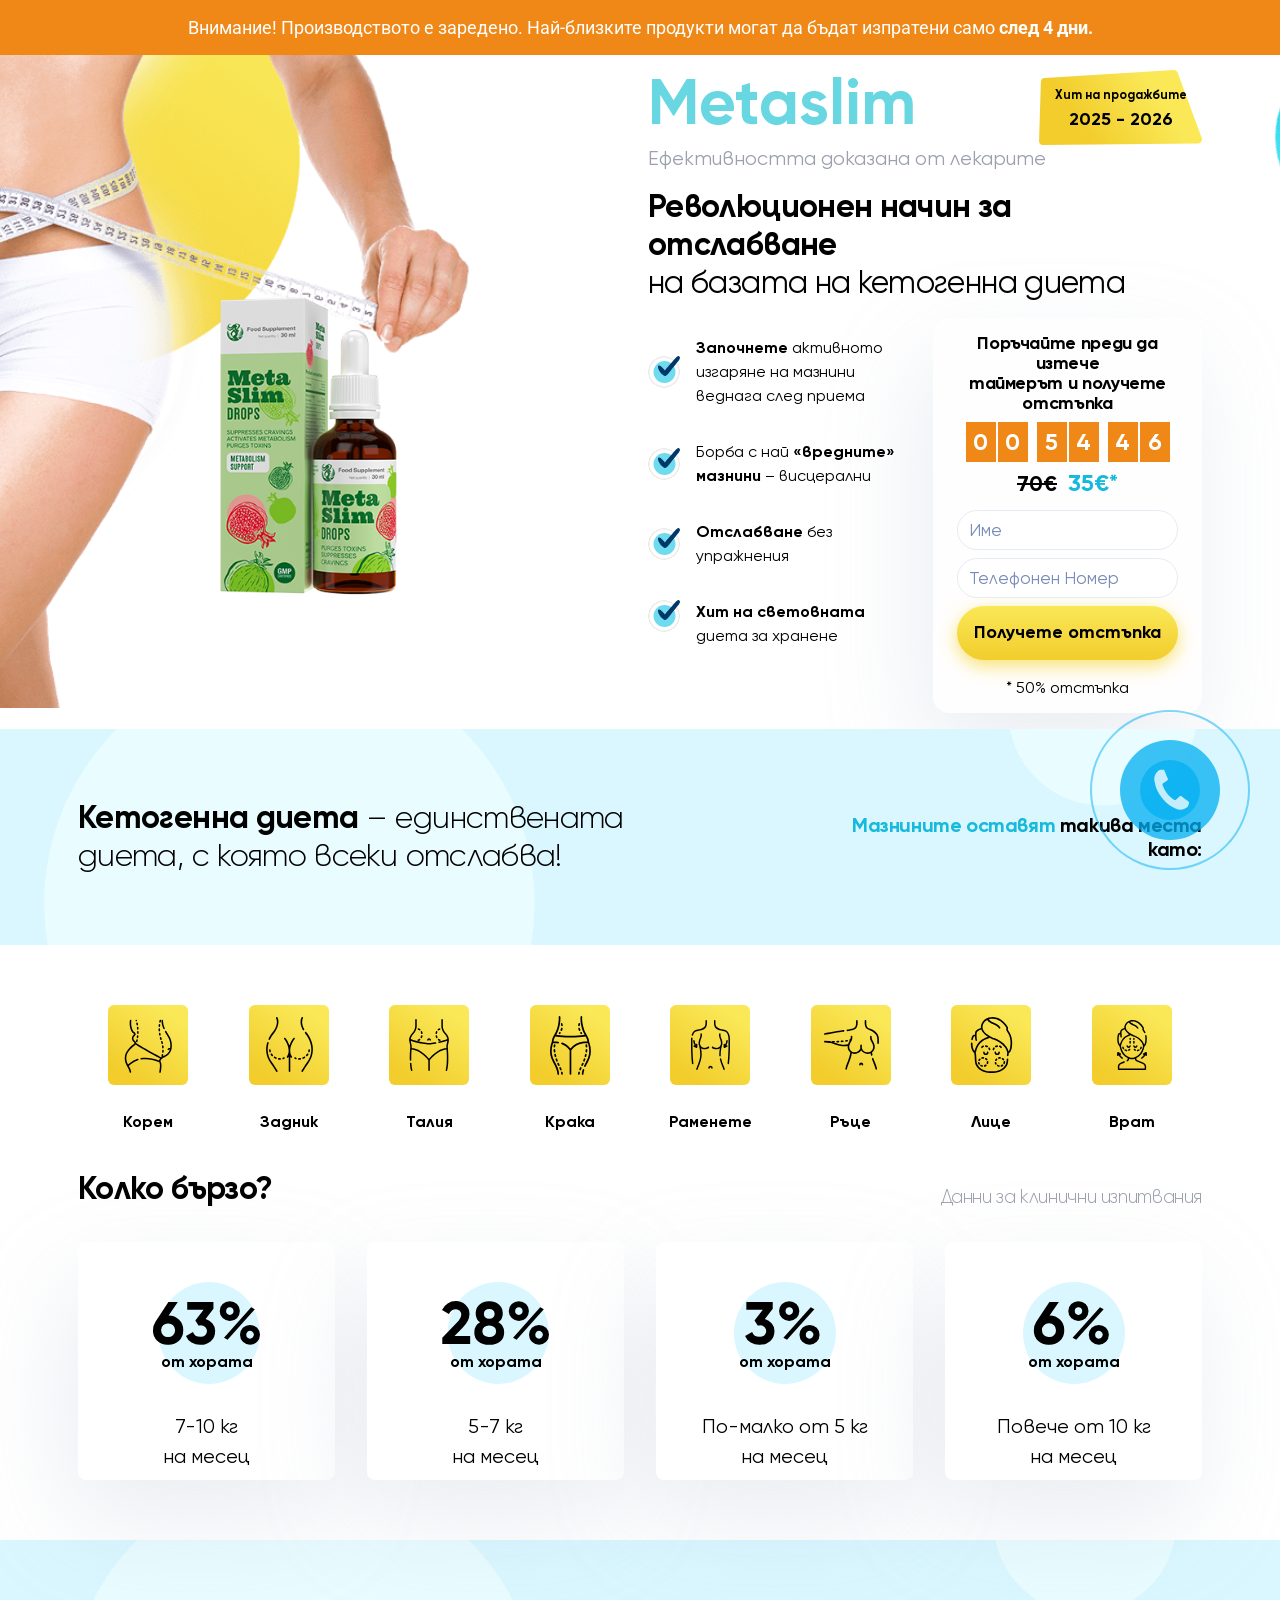
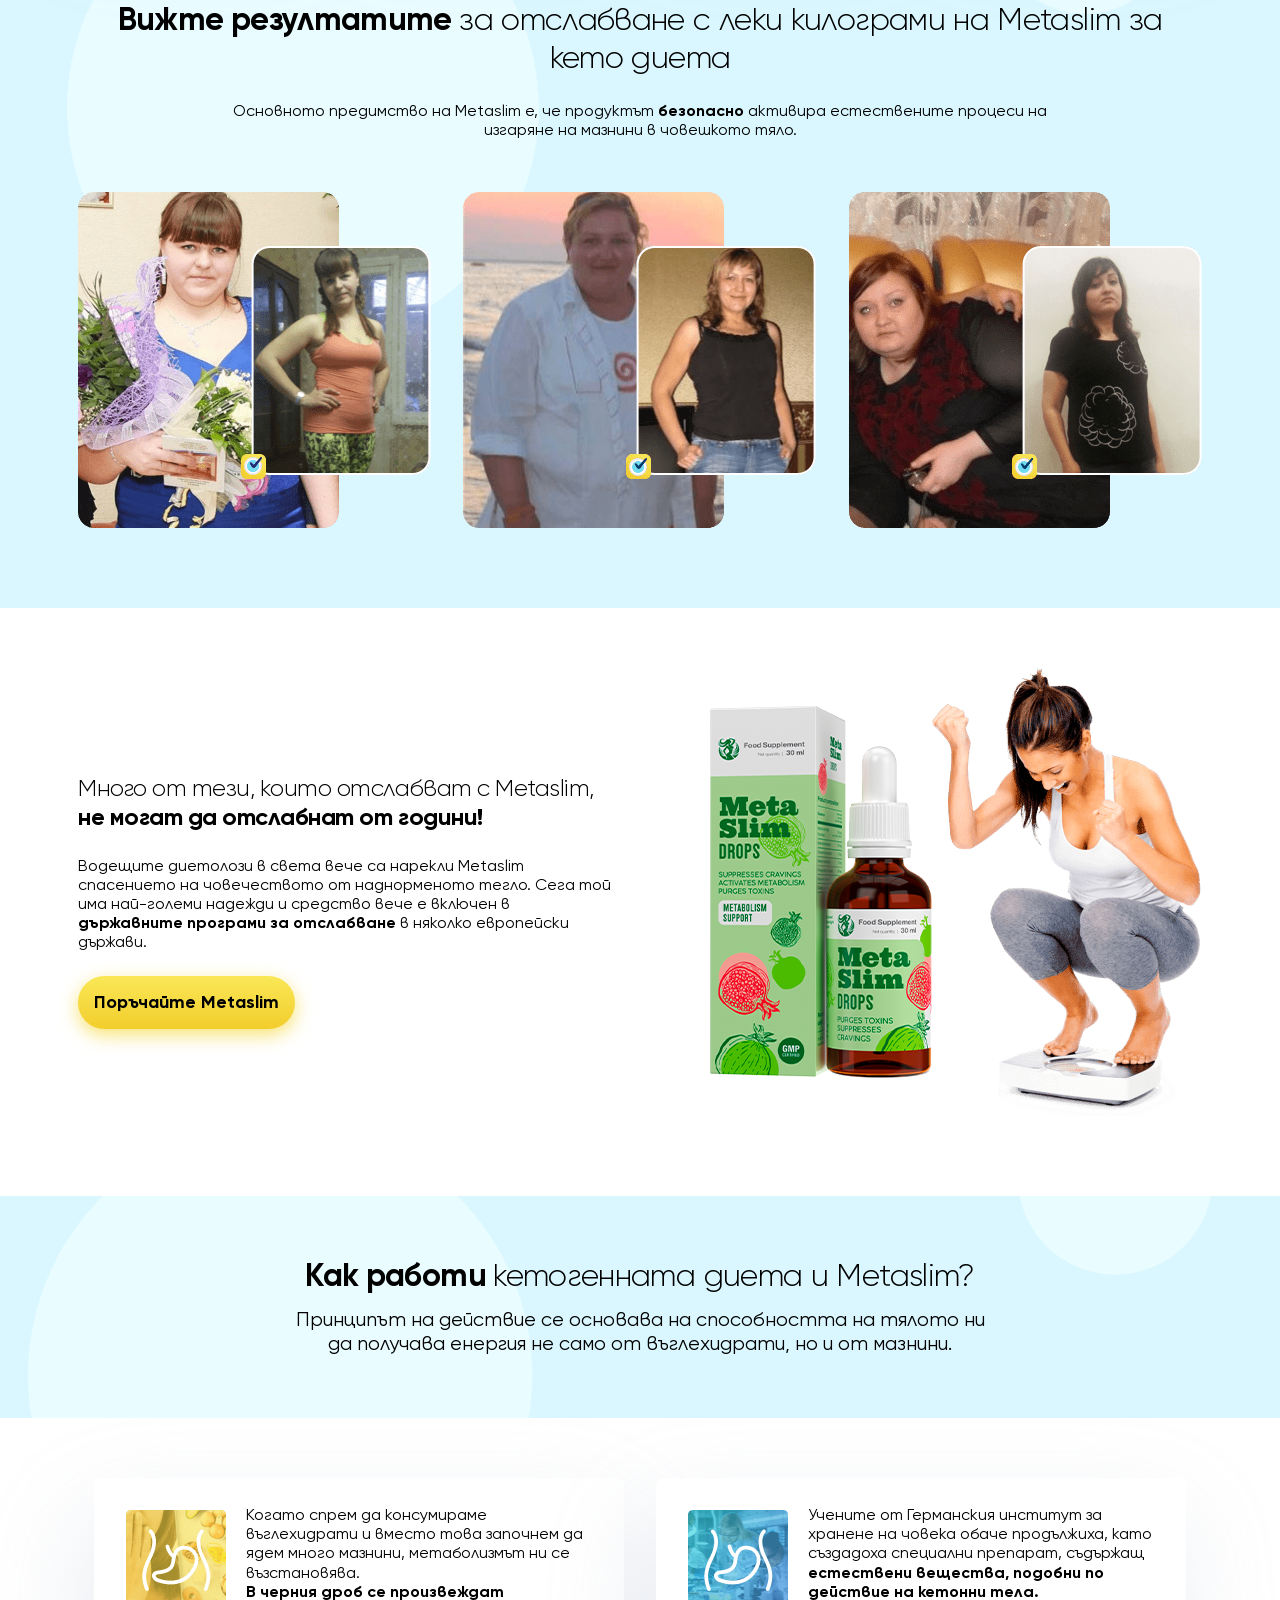
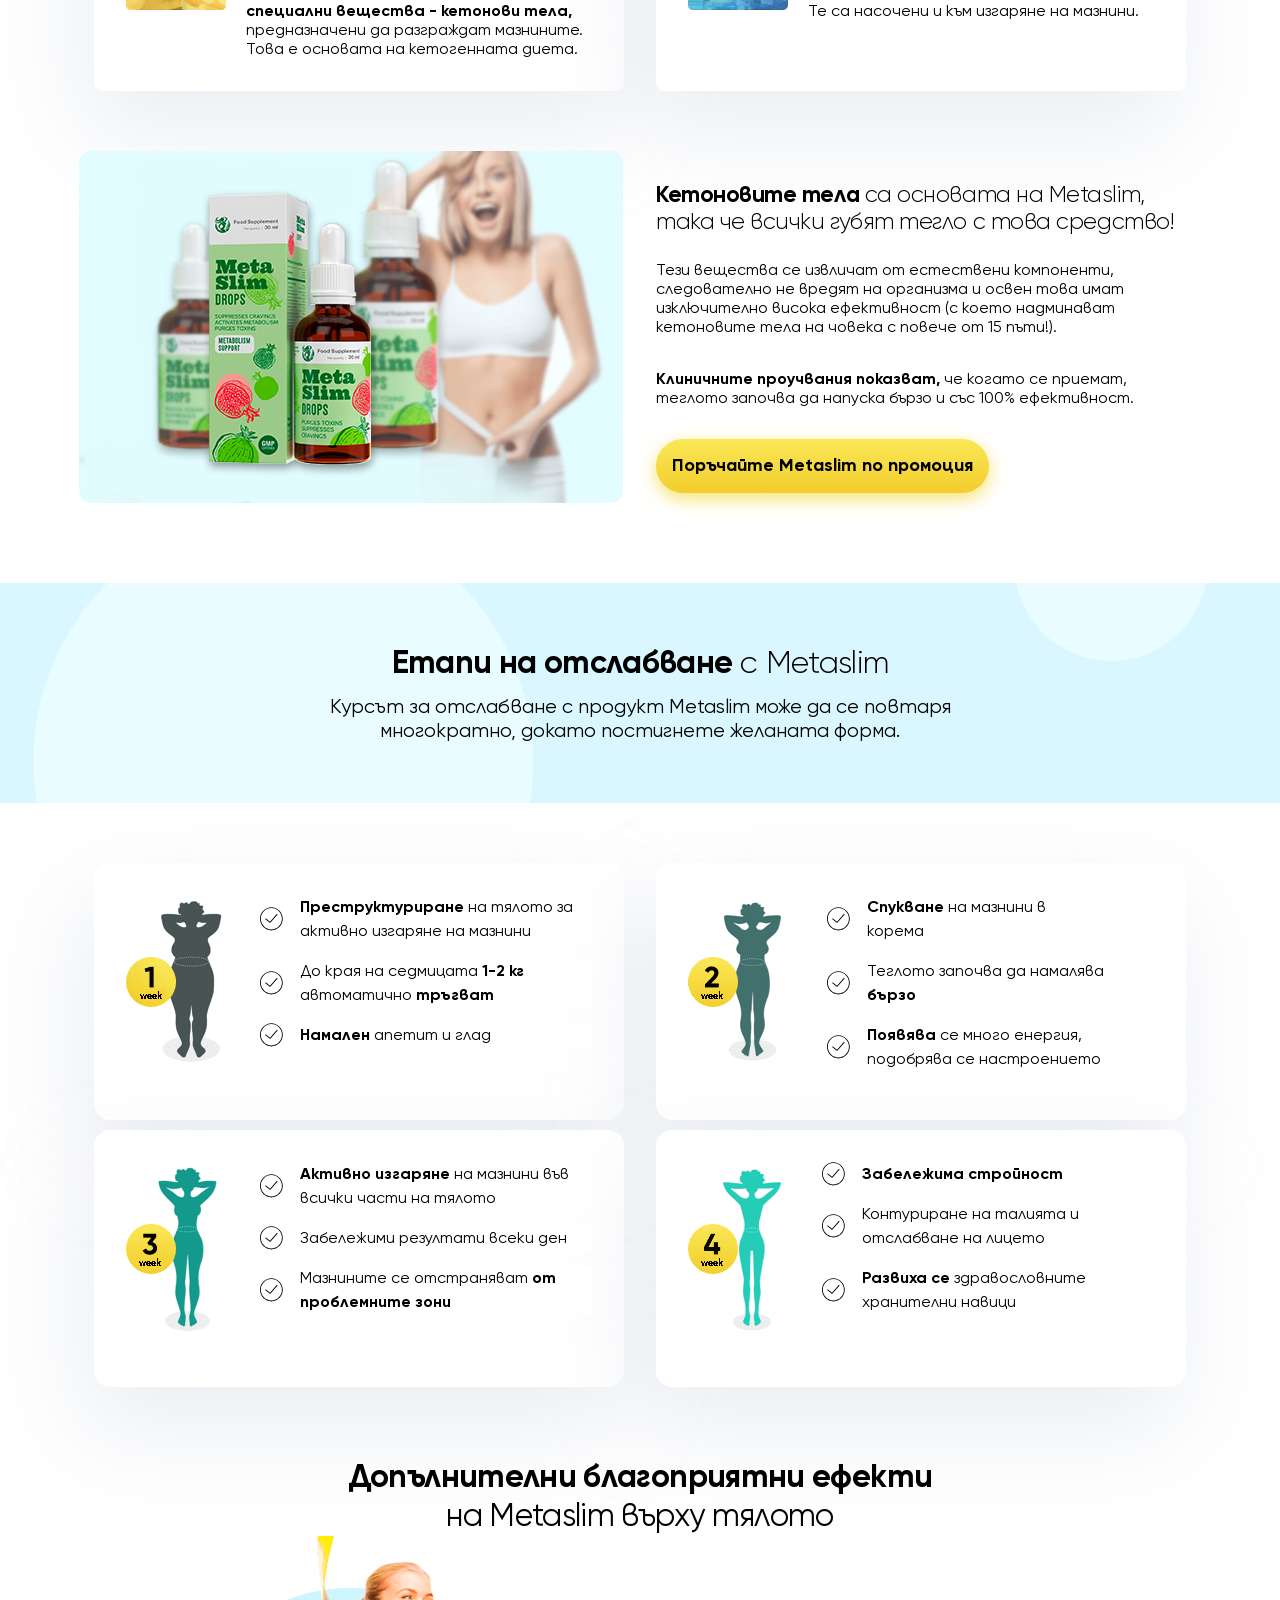
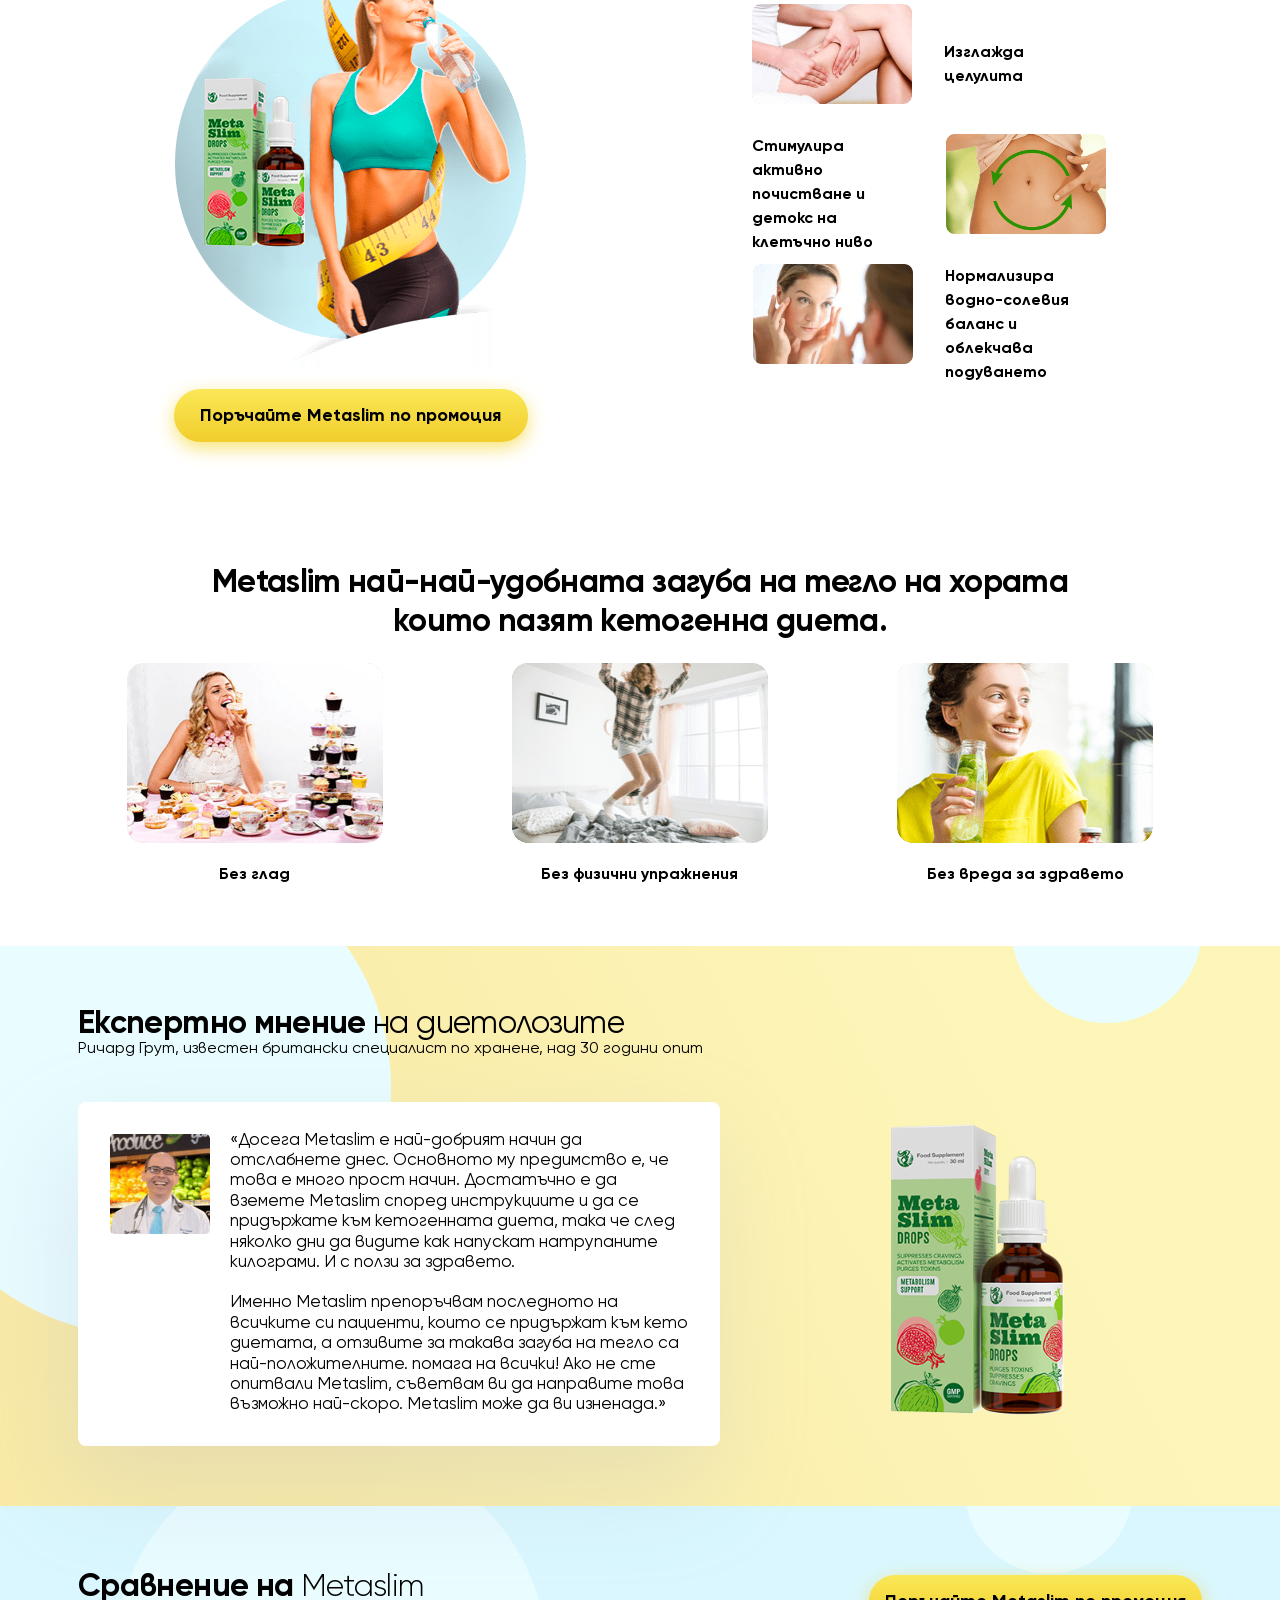
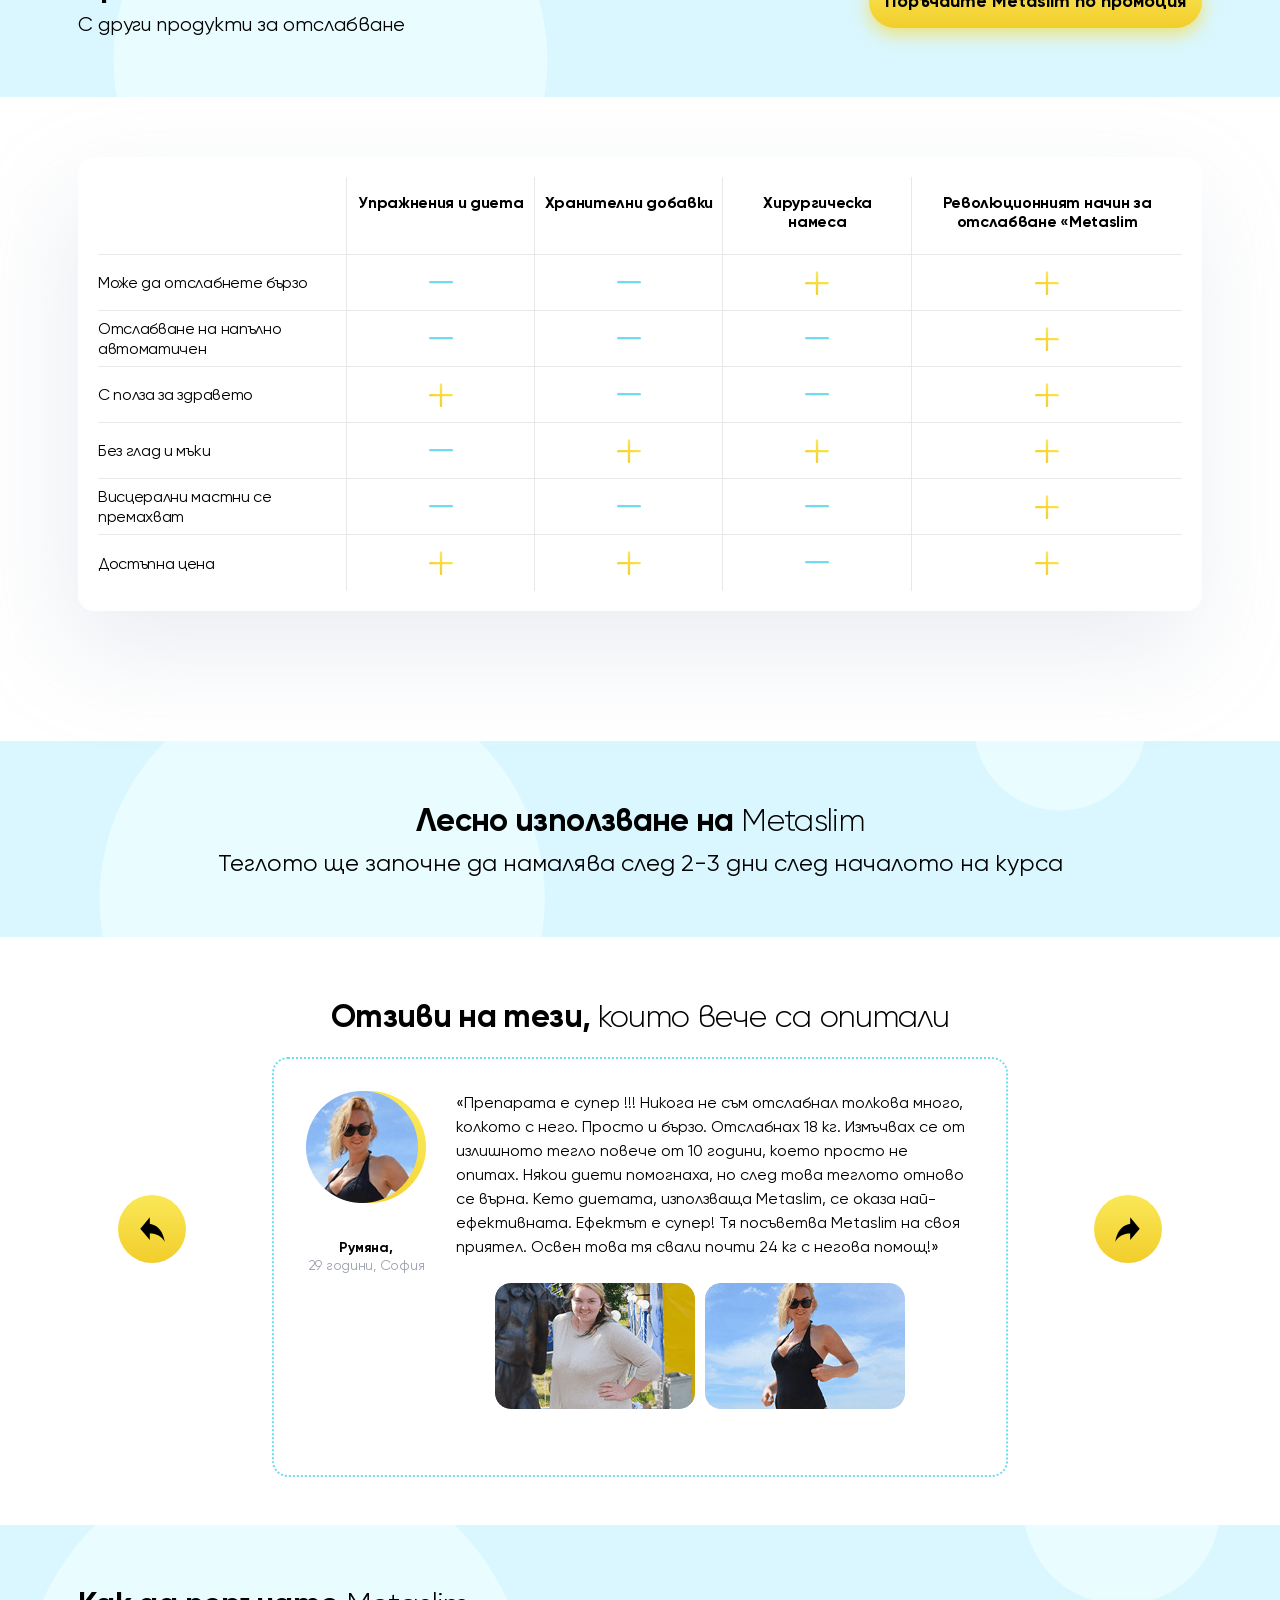
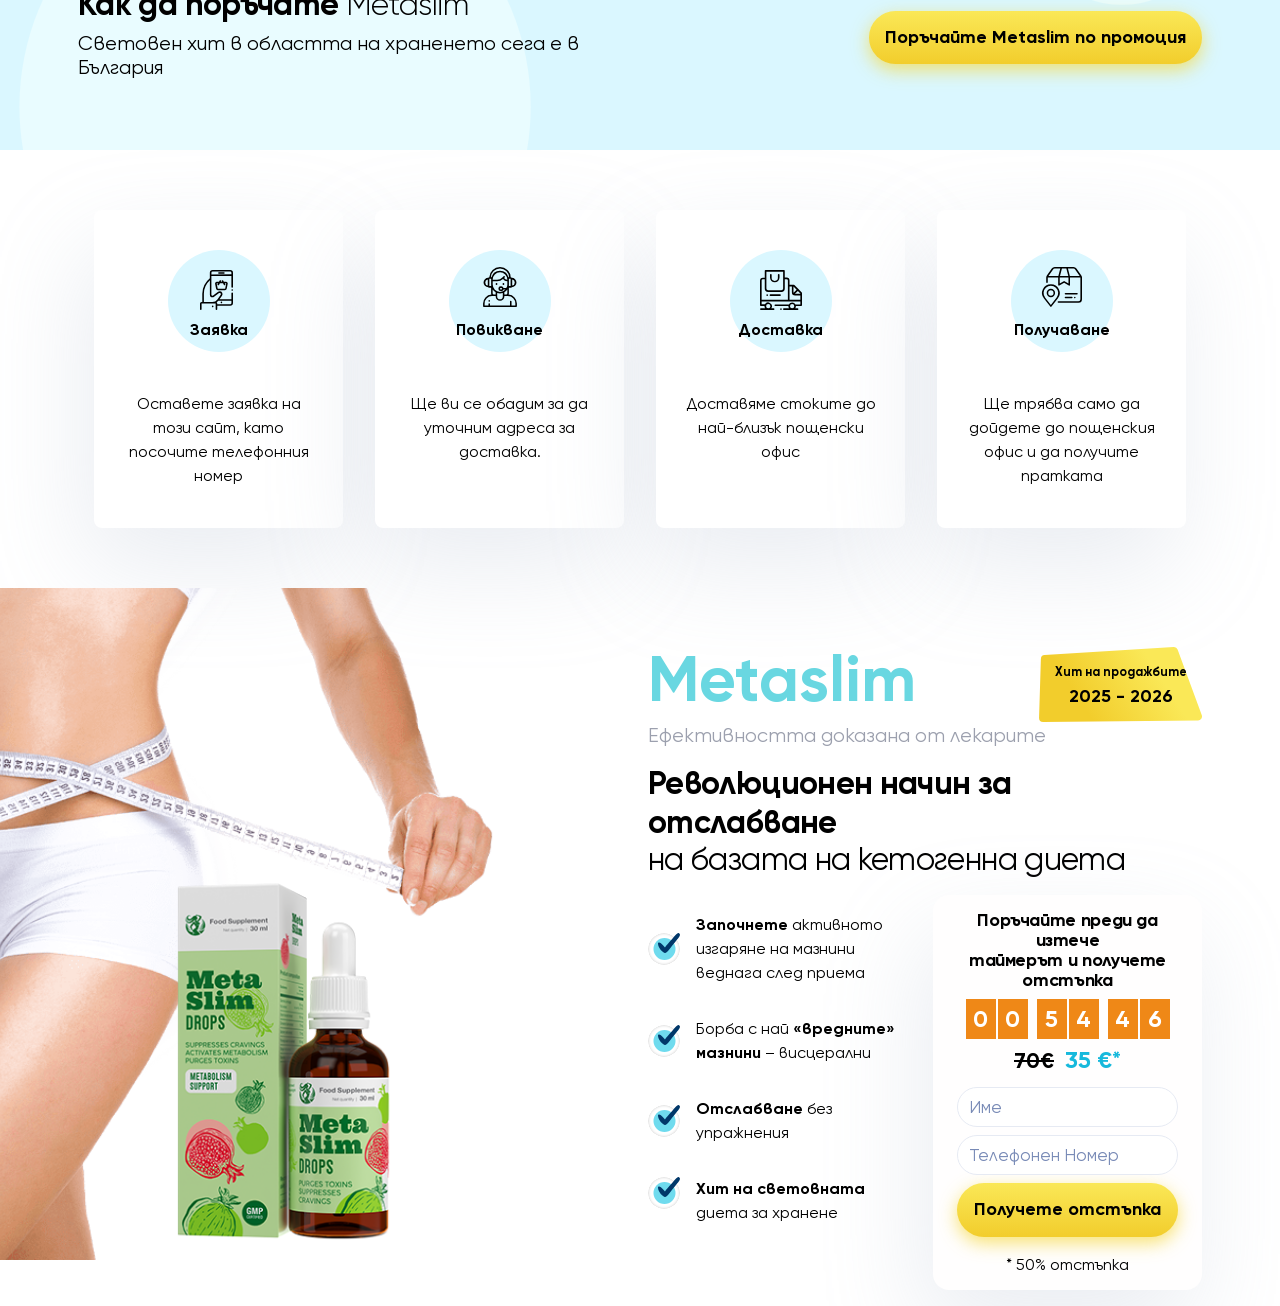
==== commit db2ca62f: "Update index.html" ====
--- a/index.html
+++ b/index.html
@@ -1,5 +1,5 @@
 <!DOCTYPE html>
-<html lang="bg">
+<html lang="bg-BG">
   <head>
     <meta charset="utf-8" />
     <meta content="width=device-width, initial-scale=1.0" name="viewport" />
@@ -1039,4 +1039,4 @@
     <script src="/tl-validator.js?label=false"></script>
   </body>
 </html>
- + 
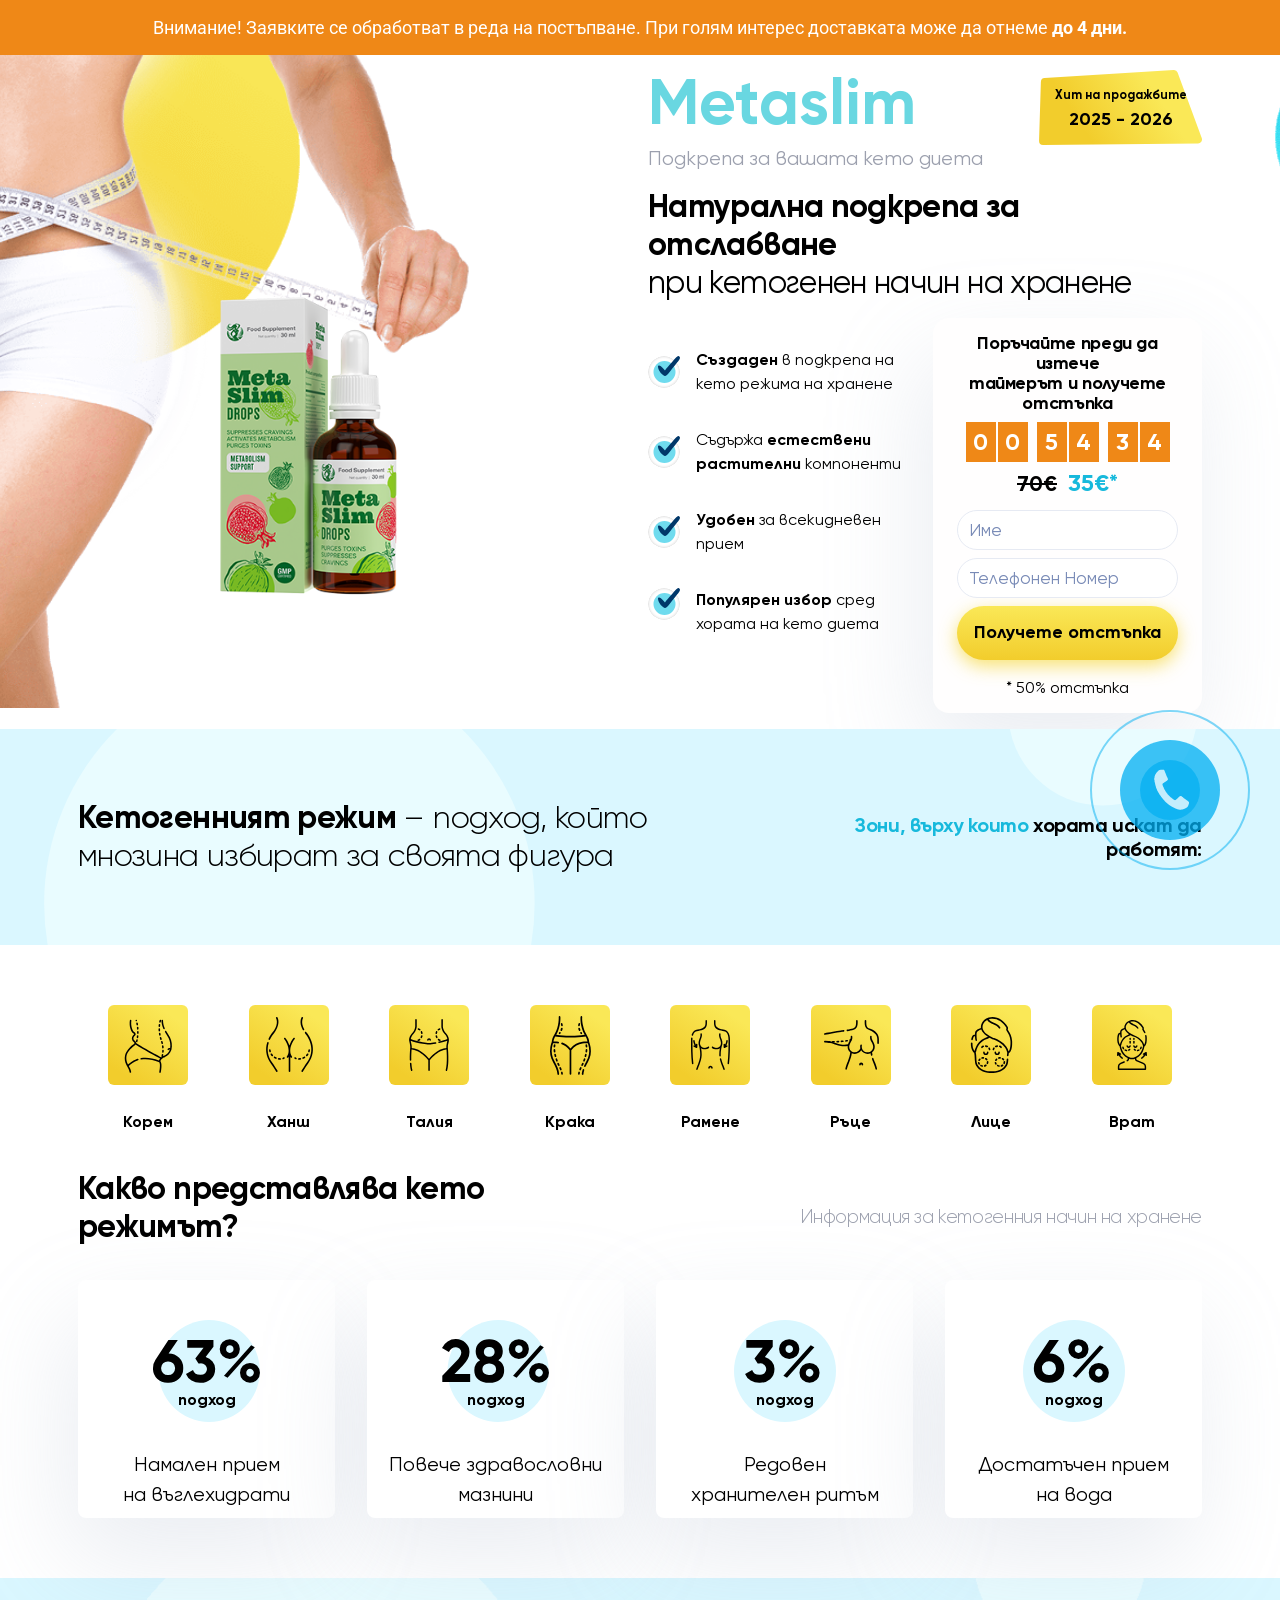
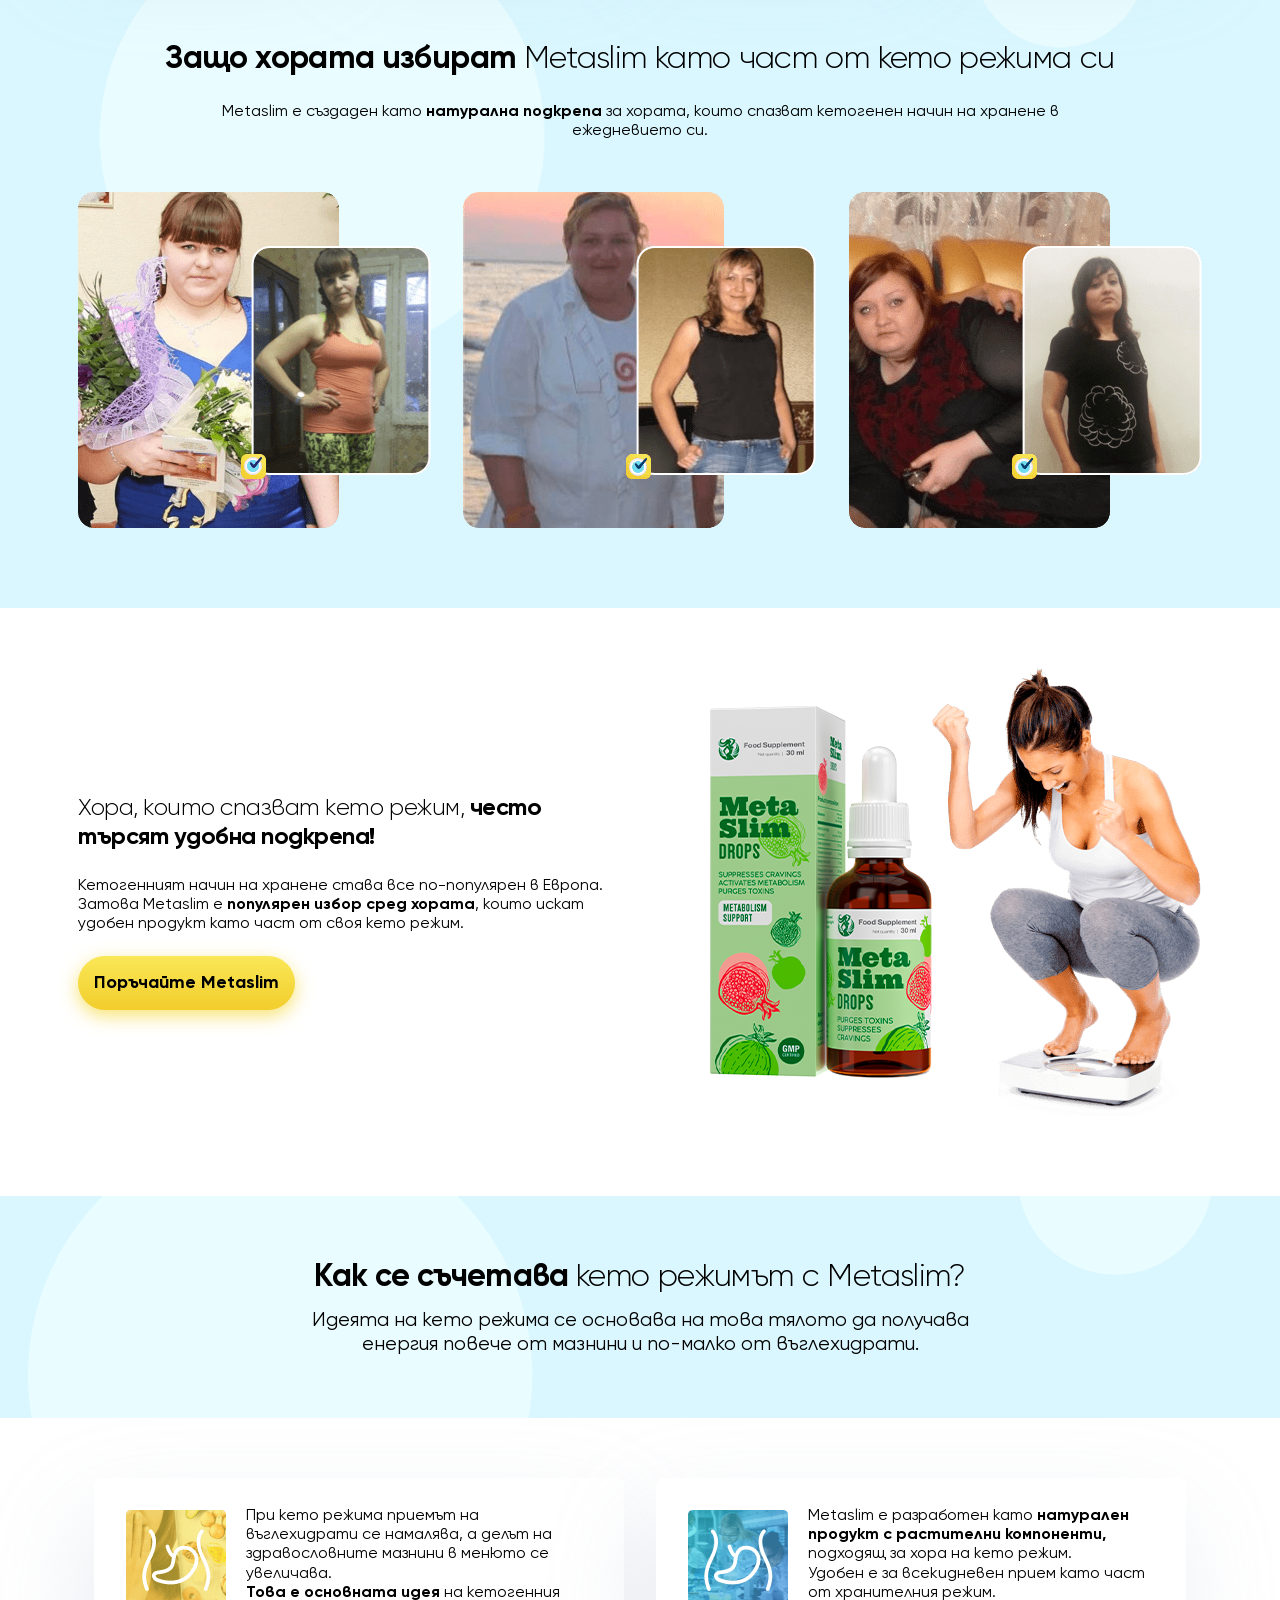
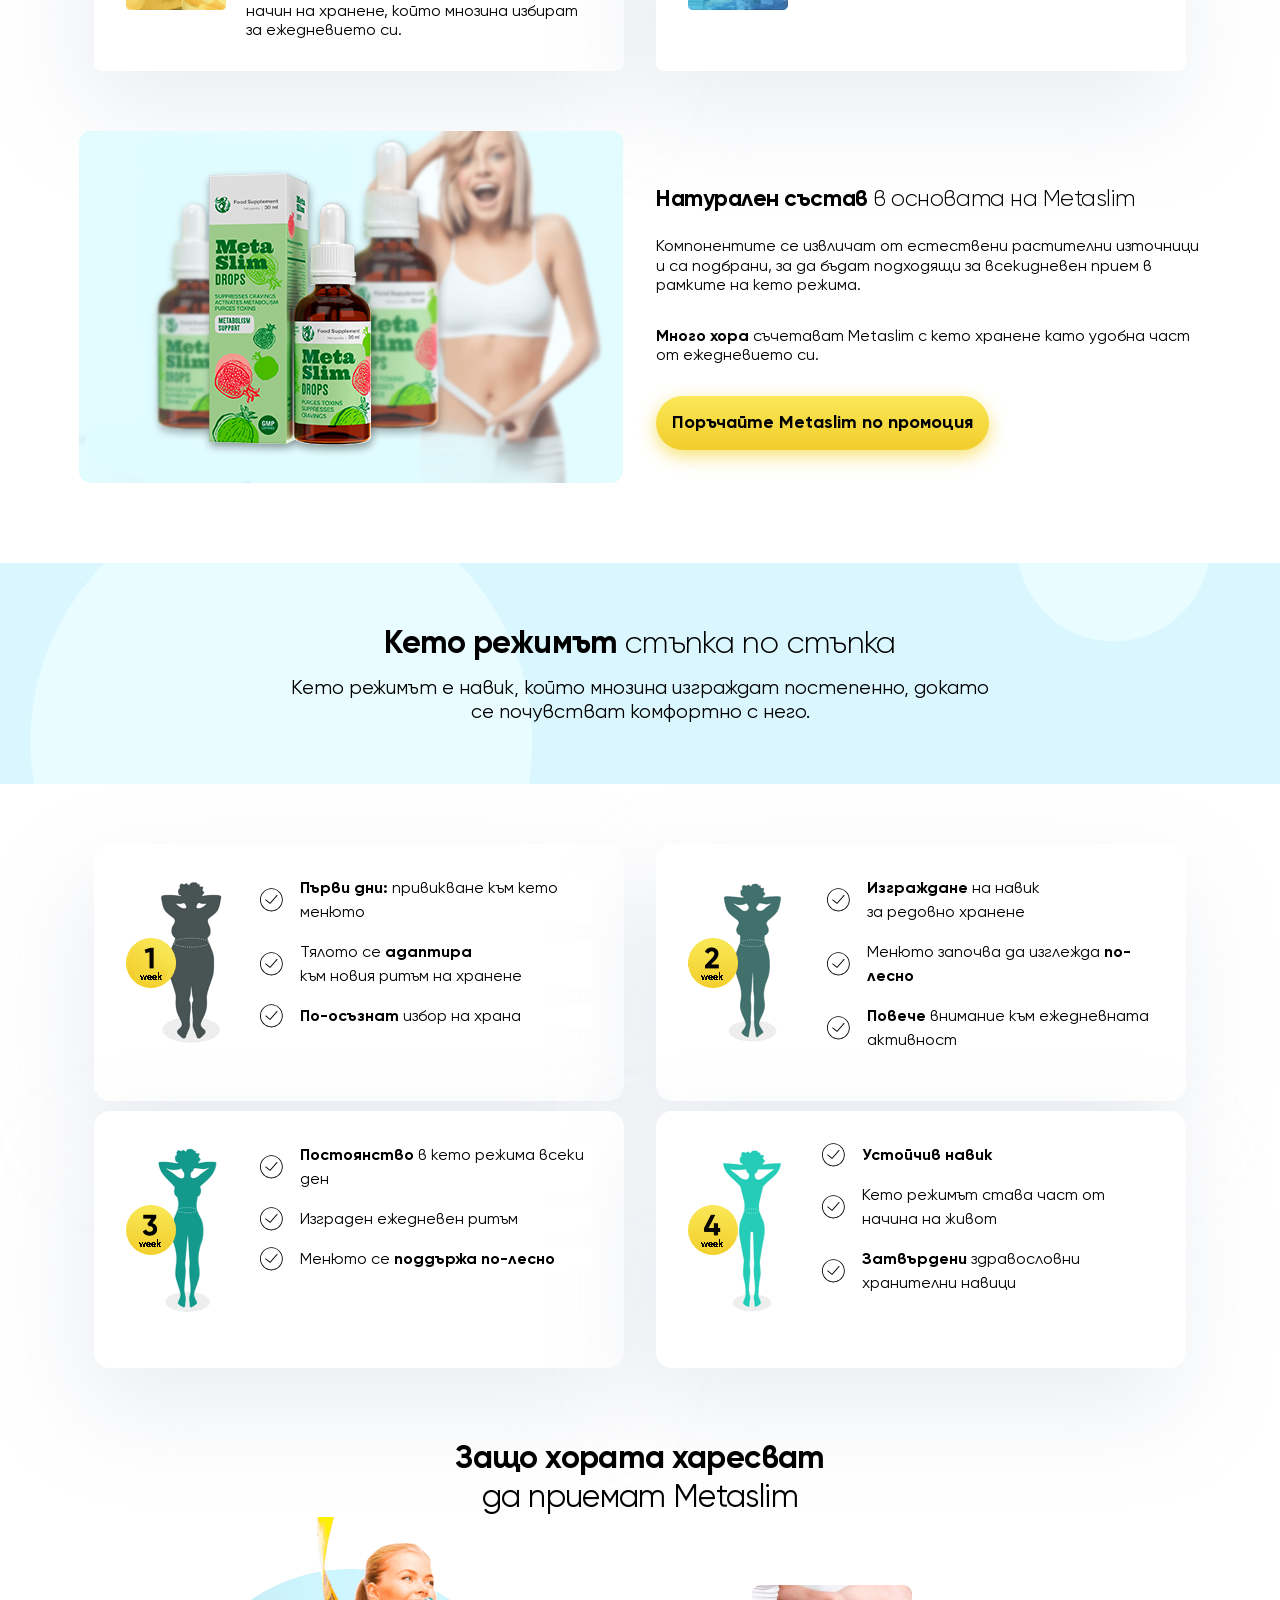
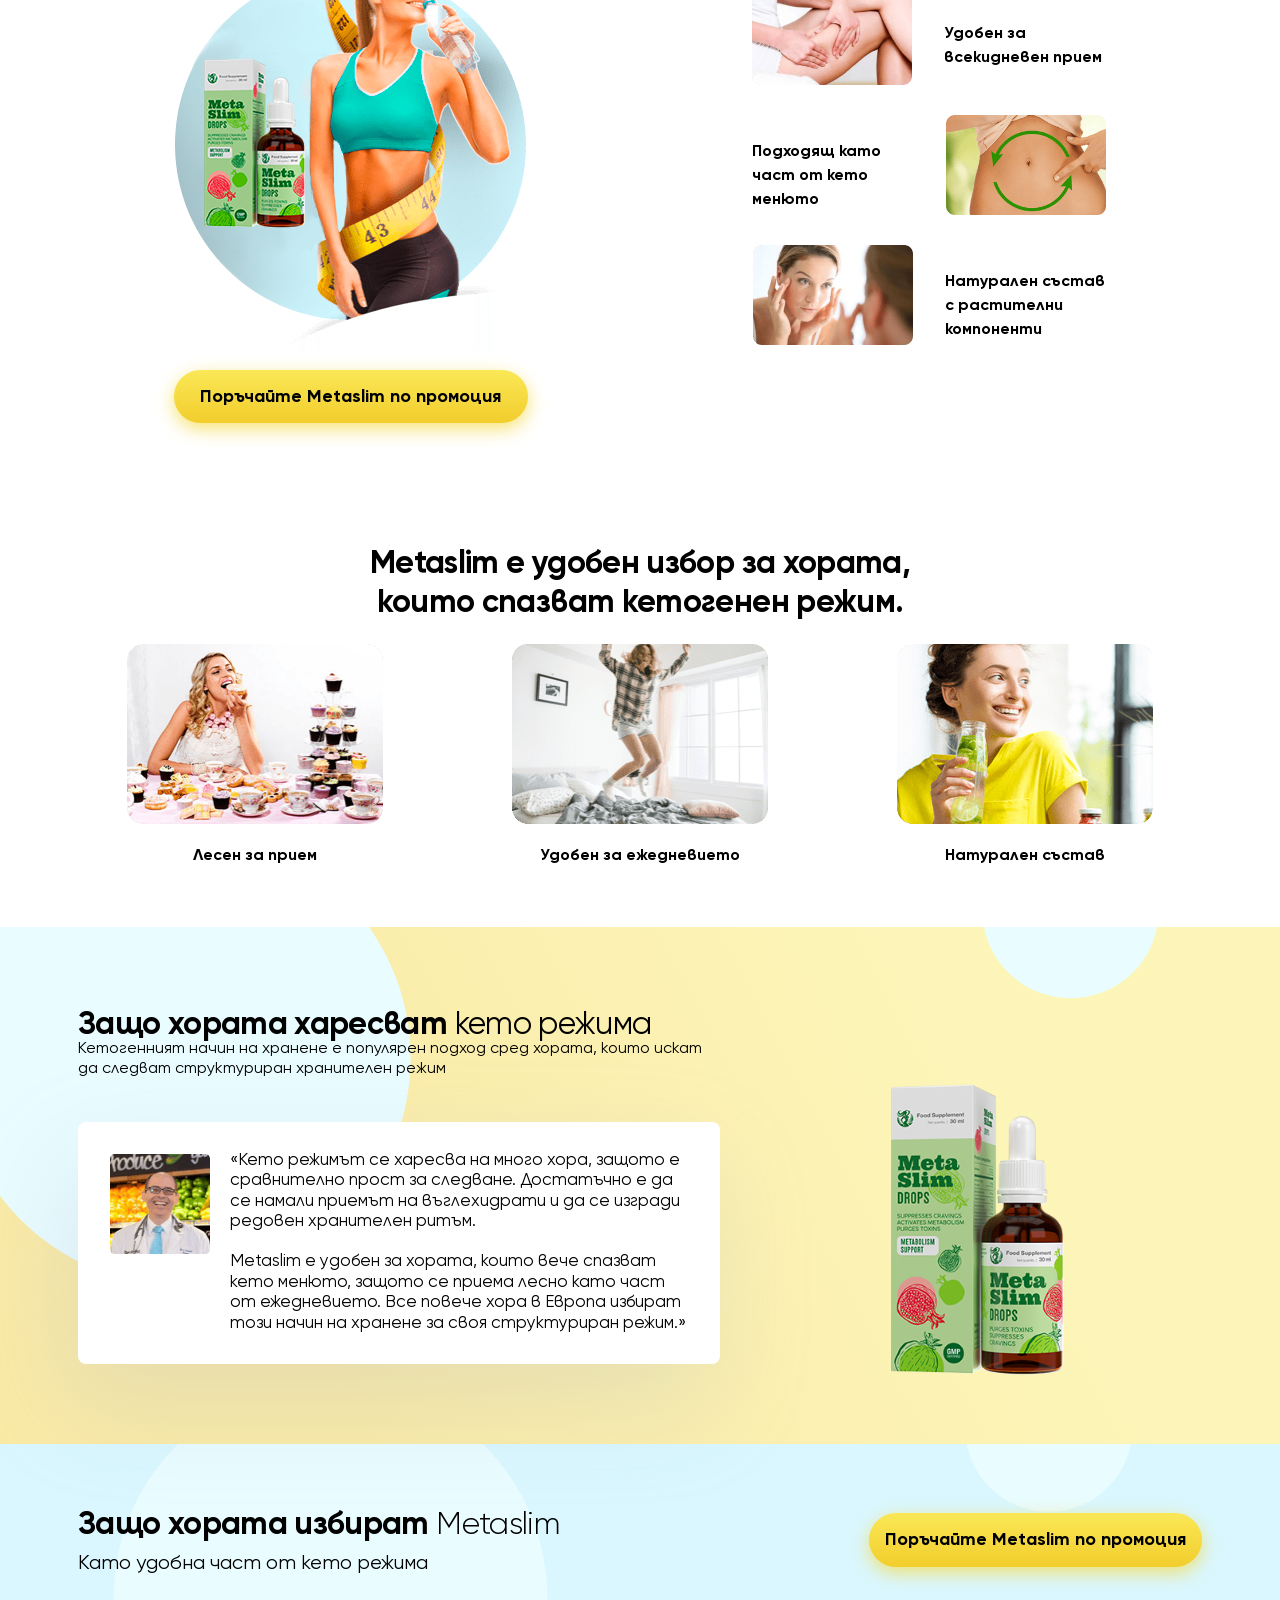
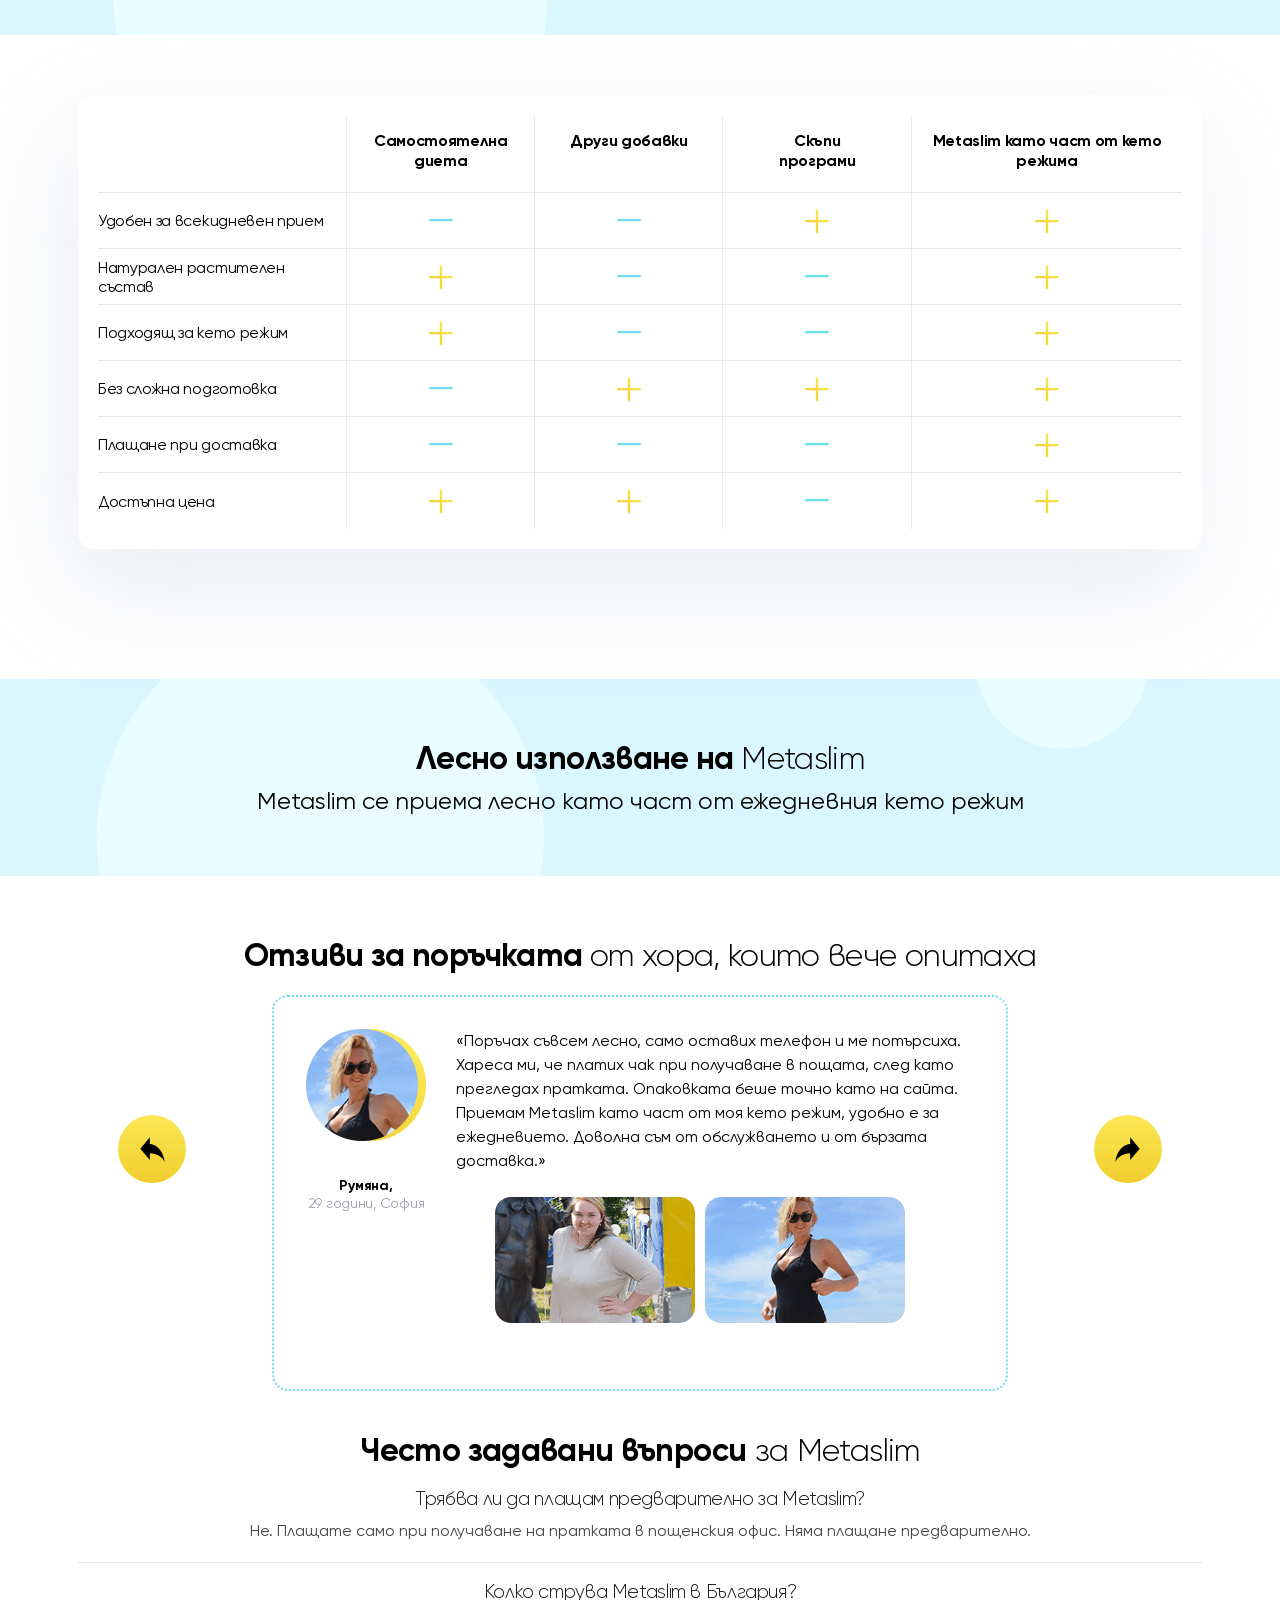
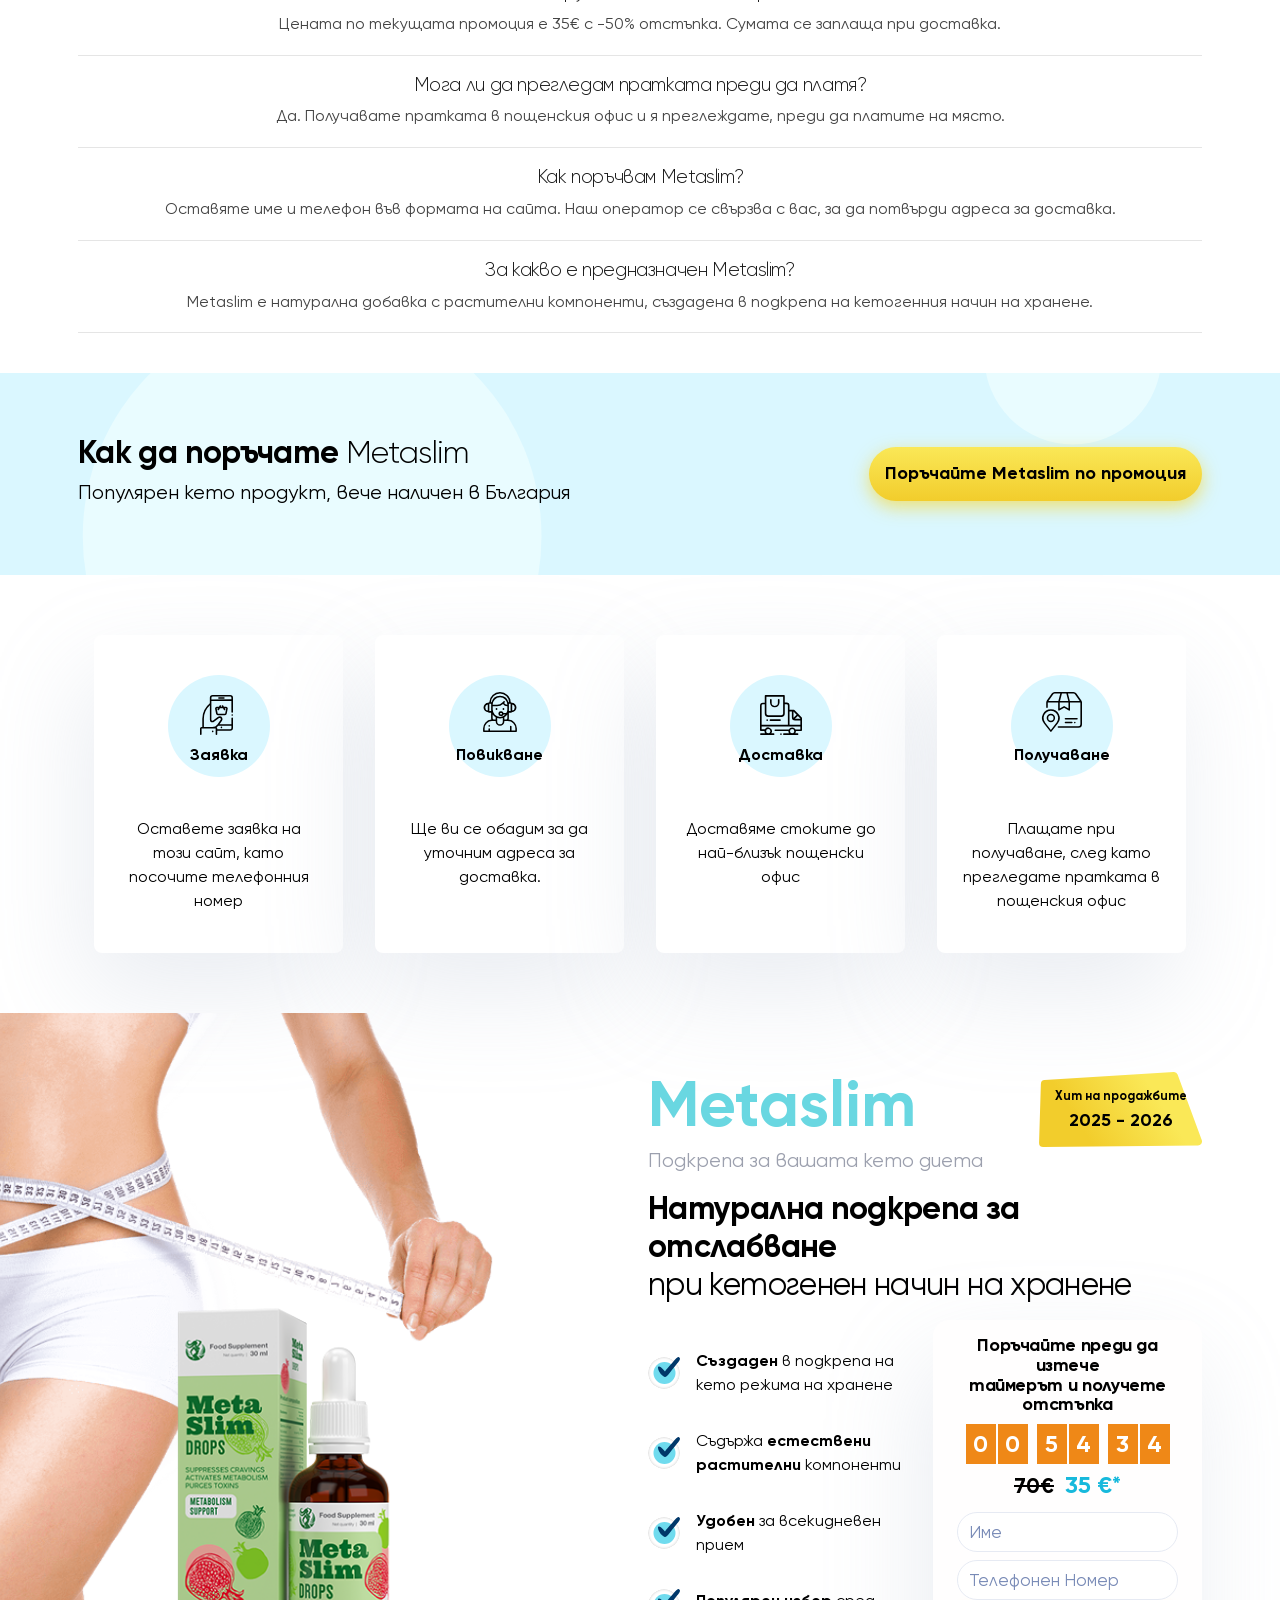
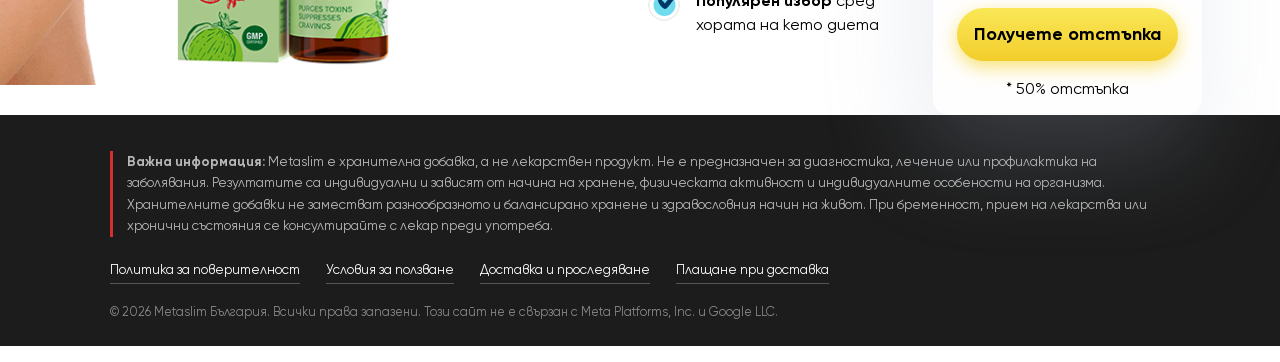
==== commit febcae6d: "Update index.html" ====
--- a/index.html
+++ b/index.html
@@ -3,10 +3,134 @@
   <head>
     <meta charset="utf-8" />
     <meta content="width=device-width, initial-scale=1.0" name="viewport" />
-    <title>Metaslim</title>
+
+    <!-- SEO BASE -->
+    <title>Metaslim България — Кето подкрепа | Плащане при доставка 35€</title>
+    <meta name="description" content="Metaslim — натурална добавка в подкрепа на кето начина на живот. Поръчайте онлайн с -50% отстъпка, само 35€. Плащате при получаване, без плащане предварително." />
+    <meta name="keywords" content="metaslim, metaslim българия, metaslim цена, кето добавка, кето подкрепа, добавка за отслабване, плащане при доставка, metaslim поръчка, metaslim официален сайт" />
+    <meta name="robots" content="index, follow" />
+    <link rel="canonical" href="https://metaslim-bg.vercel.app/" />
+
+    <!-- OPEN GRAPH -->
+    <meta property="og:type" content="website" />
+    <meta property="og:title" content="Metaslim България — Кето подкрепа | Плащане при доставка" />
+    <meta property="og:description" content="Натурална добавка в подкрепа на кето режима. -50% отстъпка, само 35€. Плащате при получаване." />
+    <meta property="og:image" content="https://metaslim-bg.vercel.app/img/product.png" />
+    <meta property="og:url" content="https://metaslim-bg.vercel.app/" />
+    <meta property="og:locale" content="bg_BG" />
+
+    <!-- PERFORMANCE -->
+    <link rel="preconnect" href="https://fonts.googleapis.com" />
+    <link rel="dns-prefetch" href="https://fonts.googleapis.com" />
+
     <link rel="icon" href="img/favicon.png" type="image/x-icon" />
     <link rel="stylesheet" href="css/magnific-popup.css" />
     <link rel="stylesheet" href="css/style.css" />
+
+    <!-- SCHEMA MARKUP (JSON-LD @graph) -->
+    <script type="application/ld+json">
+    {
+      "@context": "https://schema.org",
+      "@graph": [
+        {
+          "@type": "Organization",
+          "@id": "https://metaslim-bg.vercel.app/#organization",
+          "name": "Metaslim България",
+          "url": "https://metaslim-bg.vercel.app/",
+          "logo": "https://metaslim-bg.vercel.app/img/product.png"
+        },
+        {
+          "@type": "WebSite",
+          "@id": "https://metaslim-bg.vercel.app/#website",
+          "url": "https://metaslim-bg.vercel.app/",
+          "name": "Metaslim България",
+          "publisher": { "@id": "https://metaslim-bg.vercel.app/#organization" },
+          "inLanguage": "bg-BG"
+        },
+        {
+          "@type": "BreadcrumbList",
+          "@id": "https://metaslim-bg.vercel.app/#breadcrumb",
+          "itemListElement": [
+            { "@type": "ListItem", "position": 1, "name": "Начало", "item": "https://metaslim-bg.vercel.app/" },
+            { "@type": "ListItem", "position": 2, "name": "Metaslim", "item": "https://metaslim-bg.vercel.app/" }
+          ]
+        },
+        {
+          "@type": "Product",
+          "@id": "https://metaslim-bg.vercel.app/#product",
+          "name": "Metaslim",
+          "image": "https://metaslim-bg.vercel.app/img/product.png",
+          "description": "Натурална добавка с растителни компоненти, създадена в подкрепа на кетогенния начин на хранене.",
+          "brand": { "@type": "Brand", "name": "Metaslim" },
+          "offers": {
+            "@type": "Offer",
+            "url": "https://metaslim-bg.vercel.app/",
+            "priceCurrency": "EUR",
+            "price": "35",
+            "availability": "https://schema.org/InStock",
+            "itemCondition": "https://schema.org/NewCondition"
+          },
+          "aggregateRating": {
+            "@type": "AggregateRating",
+            "ratingValue": "4.8",
+            "reviewCount": "327"
+          },
+          "review": [
+            {
+              "@type": "Review",
+              "author": { "@type": "Person", "name": "Румяна" },
+              "reviewRating": { "@type": "Rating", "ratingValue": "5" },
+              "reviewBody": "Поръчах лесно и платих при получаване в пощата. Опаковката беше точно както на сайта. Доволна съм от обслужването."
+            },
+            {
+              "@type": "Review",
+              "author": { "@type": "Person", "name": "Тодорка" },
+              "reviewRating": { "@type": "Rating", "ratingValue": "5" },
+              "reviewBody": "Хареса ми, че не плащам предварително. Обадиха се, уточниха адреса и получих пратката бързо."
+            },
+            {
+              "@type": "Review",
+              "author": { "@type": "Person", "name": "Аделина" },
+              "reviewRating": { "@type": "Rating", "ratingValue": "5" },
+              "reviewBody": "Просто и удобно. Прегледах пратката на място, преди да платя. Препоръчвам начина на поръчка."
+            }
+          ]
+        },
+        {
+          "@type": "FAQPage",
+          "@id": "https://metaslim-bg.vercel.app/#faq",
+          "mainEntity": [
+            {
+              "@type": "Question",
+              "name": "Трябва ли да плащам предварително за Metaslim?",
+              "acceptedAnswer": { "@type": "Answer", "text": "Не. Плащате само при получаване на пратката в пощенския офис. Няма плащане предварително." }
+            },
+            {
+              "@type": "Question",
+              "name": "Колко струва Metaslim в България?",
+              "acceptedAnswer": { "@type": "Answer", "text": "Цената по текущата промоция е 35€ с -50% отстъпка. Сумата се заплаща при доставка." }
+            },
+            {
+              "@type": "Question",
+              "name": "Мога ли да прегледам пратката преди да платя?",
+              "acceptedAnswer": { "@type": "Answer", "text": "Да. Получавате пратката в пощенския офис и я преглеждате, преди да платите на място." }
+            },
+            {
+              "@type": "Question",
+              "name": "Как поръчвам Metaslim?",
+              "acceptedAnswer": { "@type": "Answer", "text": "Оставяте име и телефон във формата на сайта. Наш оператор се свързва с вас, за да потвърди адреса за доставка." }
+            },
+            {
+              "@type": "Question",
+              "name": "За какво е предназначен Metaslim?",
+              "acceptedAnswer": { "@type": "Answer", "text": "Metaslim е натурална добавка с растителни компоненти, създадена в подкрепа на кетогенния начин на хранене." }
+            }
+          ]
+        }
+      ]
+    }
+    </script>
+
     <style>
       .order-hit {
         font-size: 12.5px;
@@ -17,13 +141,27 @@
       .validator__tooltip {
         z-index: 0 !important;
       }
+      /* FAQ AEO */
+      .faq-aeo { padding: 40px 0; }
+      .faq-aeo .faq-item { border-bottom: 1px solid #e5e5e5; padding: 18px 0; }
+      .faq-aeo .faq-item h3 { font-size: 19px; margin: 0 0 8px; color: #1a1a1a; }
+      .faq-aeo .faq-item p { font-size: 16px; line-height: 1.55; color: #444; margin: 0; }
+      /* FOOTER COMPLIANCE */
+      .footer-compliance { background: #1c1c1c; color: #cfcfcf; padding: 36px 0 24px; font-size: 13.5px; line-height: 1.6; }
+      .footer-compliance .fc-wrap { max-width: 1100px; margin: 0 auto; padding: 0 20px; }
+      .footer-compliance .fc-disclaimer { border-left: 3px solid #d32f2f; padding-left: 14px; margin-bottom: 22px; color: #b8b8b8; }
+      .footer-compliance .fc-links { display: flex; flex-wrap: wrap; gap: 10px 26px; margin-bottom: 18px; }
+      .footer-compliance .fc-links a { color: #fff; text-decoration: none; border-bottom: 1px solid #555; padding-bottom: 2px; }
+      .footer-compliance .fc-links a:hover { border-color: #d32f2f; }
+      .footer-compliance .fc-copy { color: #8a8a8a; font-size: 12.5px; }
     </style>
-  <script type="text/javascript" src="script_land.js" defer></script></head>
+    <script type="text/javascript" src="script_land.js" defer></script>
+  </head>
 
   <body class="timer-different">
     <div class="top-banner">
       <div class="top-banner__container">
-        <p class="top-banner__attention"><span>Внимание!</span> Производството е заредено. Най-близките продукти могат да бъдат изпратени само <b>след 4 дни.</b></p>
+        <p class="top-banner__attention"><span>Внимание!</span> Заявките се обработват в реда на постъпване. При голям интерес доставката може да отнеме <b>до 4 дни.</b></p>
       </div>
     </div>
     <header class="bg_header">
@@ -32,7 +170,7 @@
         <figure class="logo">
           <span class="main_logo">Metaslim </span>
           <figcaption>
-            <span> Ефективността доказана от лекарите </span>
+            <span> Подкрепа за вашата кето диета </span>
           </figcaption>
           <div class="order-hit">
             <img alt="" class="label" src="img/label.svg" />
@@ -54,27 +192,27 @@
           <img alt="" class="main_product" src="img/product.png" style="width: 100%; max-width: 225px; margin-top: 45px" />
         </figure>
         <h1>
-          Революционен начин за отслабване
+          Натурална подкрепа за отслабване
           <br />
-          <span> на базата на кетогенна диета </span>
+          <span> при кетогенен начин на хранене </span>
         </h1>
         <ul class="list marked">
           <li>
-            <strong> Започнете </strong>
-            активното изгаряне на мазнини веднага след приема
+            <strong> Създаден </strong>
+            в подкрепа на кето режима на хранене
           </li>
           <li>
-            Борба с най
-            <strong> «вредните» мазнини </strong>
-            – висцерални
+            Съдържа
+            <strong> естествени растителни </strong>
+            компоненти
           </li>
           <li>
-            <strong> Отслабване </strong>
-            без упражнения
+            <strong> Удобен </strong>
+            за всекидневен прием
           </li>
           <li>
-            <strong> Хит на световната </strong>
-            диета за хранене
+            <strong> Популярен избор </strong>
+            сред хората на кето диета
           </li>
         </ul>
         <div class="form">
@@ -120,14 +258,14 @@
         <div class="mw is-grid">
           <div class="col c-8">
             <h2>
-              <strong> Кетогенна диета </strong>
-              – единствената диета, с която всеки отслабва!
+              <strong> Кетогенният режим </strong>
+              – подход, който мнозина избират за своята фигура
             </h2>
           </div>
           <div class="col c-4">
             <h4>
-              <span class="color_alt_2"> Мазнините оставят </span>
-              такива места като:
+              <span class="color_alt_2"> Зони, върху които </span>
+              хората искат да работят:
             </h4>
           </div>
         </div>
@@ -148,7 +286,7 @@
               <figure>
                 <img src="img/a1-2.svg" />
                 <figcaption>
-                  <p>Задник</p>
+                  <p>Ханш</p>
                 </figcaption>
               </figure>
             </li>
@@ -172,7 +310,7 @@
               <figure>
                 <img src="img/a1-5.svg" />
                 <figcaption>
-                  <p>Раменете</p>
+                  <p>Рамене</p>
                 </figcaption>
               </figure>
             </li>
@@ -207,11 +345,11 @@
       <section class="bg_2" id="art2">
         <div class="mw is-grid">
           <div class="col c-6">
-            <h2>Колко бързо?</h2>
+            <h2>Какво представлява кето режимът?</h2>
             <br />
           </div>
           <div class="col c-6">
-            <h4 class="color_alt">Данни за клинични изпитвания</h4>
+            <h4 class="color_alt">Информация за кетогенния начин на хранене</h4>
           </div>
         </div>
         <div class="mw">
@@ -220,13 +358,13 @@
               <figure>
                 <div class="people-perc">
                   <img src="img/a2-1.svg" />
-                  <div class="people-perc-txt">от хората</div>
+                  <div class="people-perc-txt">подход</div>
                 </div>
                 <figcaption>
                   <p>
-                    7-10 кг
+                    Намален прием
                     <br />
-                    на месец
+                    на въглехидрати
                     <br />
                   </p>
                 </figcaption>
@@ -236,13 +374,13 @@
               <figure>
                 <div class="people-perc">
                   <img src="img/a2-2.svg" />
-                  <div class="people-perc-txt">от хората</div>
+                  <div class="people-perc-txt">подход</div>
                 </div>
                 <figcaption>
                   <p>
-                    5-7 кг
+                    Повече здравословни
                     <br />
-                    на месец
+                    мазнини
                     <br />
                   </p>
                 </figcaption>
@@ -252,13 +390,13 @@
               <figure>
                 <div class="people-perc">
                   <img src="img/a2-3.svg" />
-                  <div class="people-perc-txt">от хората</div>
+                  <div class="people-perc-txt">подход</div>
                 </div>
                 <figcaption>
                   <p>
-                    По-малко от 5 кг
+                    Редовен
                     <br />
-                    на месец
+                    хранителен ритъм
                     <br />
                   </p>
                 </figcaption>
@@ -268,12 +406,12 @@
               <figure>
                 <div class="people-perc">
                   <img src="img/a2-4.svg" />
-                  <div class="people-perc-txt">от хората</div>
+                  <div class="people-perc-txt">подход</div>
                 </div>
                 <figcaption>
                   <p>
-                    Повече от 10 кг<br />
-                    на месец
+                    Достатъчен прием<br />
+                    на вода
                     <br />
                   </p>
                 </figcaption>
@@ -286,13 +424,13 @@
       <section class="bg_3 invert text__color-inversion" id="art3">
         <div class="mw dc">
           <h2>
-            <strong> Вижте резултатите </strong>
-            за отслабване с леки килограми на Metaslim за кето диета
+            <strong> Защо хората избират </strong>
+            Metaslim като част от кето режима си
           </h2>
           <p class="after__title">
-            Основното предимство на Metaslim е, че продуктът
-            <strong> безопасно </strong>
-            активира естествените процеси на изгаряне на мазнини в човешкото тяло.
+            Metaslim е създаден като
+            <strong> натурална подкрепа </strong>
+            за хората, които спазват кетогенен начин на хранене в ежедневието си.
           </p>
         </div>
         <div class="mw">
@@ -320,12 +458,12 @@
         <div class="mw is-grid">
           <div class="col c-6">
             <h3>
-              Много от тези, които отслабват с Metaslim,
-              <strong> не могат да отслабнат от години! </strong>
+              Хора, които спазват кето режим,
+              <strong> често търсят удобна подкрепа! </strong>
             </h3>
             <p>
-              Водещите диетолози в света вече са нарекли Metaslim спасението на човечеството от наднорменото тегло. Сега той има най-големи надежди и средство вече е включен в <strong>държавните програми за отслабване</strong>
-              в няколко европейски държави.
+              Кетогенният начин на хранене става все по-популярен в Европа. Затова Metaslim е
+              <strong>популярен избор сред хората</strong>, които искат удобен продукт като част от своя кето режим.
             </p>
             <button class="sm-center btn type_0 modal ever-popup-btn" style="margin-top: 10px; display: block" href="#">Поръчайте Metaslim</button>
           </div>
@@ -340,10 +478,10 @@
       <section class="bg_55" id="art55">
         <div class="mw dc">
           <h2>
-            <strong> Как работи </strong>
-            кетогенната диета и Metaslim?
+            <strong> Как се съчетава </strong>
+            кето режимът с Metaslim?
           </h2>
-          <p class="after__title">Принципът на действие се основава на способността на тялото ни да получава енергия не само от въглехидрати, но и от мазнини.</p>
+          <p class="after__title">Идеята на кето режима се основава на това тялото да получава енергия повече от мазнини и по-малко от въглехидрати.</p>
         </div>
       </section>
       <!-- / SECTION 5 -->
@@ -354,10 +492,10 @@
               <figure>
                 <img src="img/a5-1.png" />
                 <figcaption>
-                  <p>Когато спрем да консумираме въглехидрати и вместо това започнем да ядем много мазнини, метаболизмът ни се възстановява.</p>
+                  <p>При кето режима приемът на въглехидрати се намалява, а делът на здравословните мазнини в менюто се увеличава.</p>
                   <p>
-                    <strong> В черния дроб се произвеждат специални вещества - кетонови тела, </strong>
-                    предназначени да разграждат мазнините. Това е основата на кетогенната диета.
+                    <strong> Това е основната идея </strong>
+                    на кетогенния начин на хранене, който мнозина избират за ежедневието си.
                   </p>
                 </figcaption>
               </figure>
@@ -367,10 +505,11 @@
                 <img src="img/a5-2.png" />
                 <figcaption>
                   <p>
-                    Учените от Германския институт за хранене на човека обаче продължиха, като създадоха специални препарат, съдържащ
-                    <strong> естествени вещества, подобни по действие на кетонни тела. </strong>
+                    Metaslim е разработен като
+                    <strong> натурален продукт с растителни компоненти, </strong>
+                    подходящ за хора на кето режим.
                   </p>
-                  <p>Те са насочени и към изгаряне на мазнини.</p>
+                  <p>Удобен е за всекидневен прием като част от хранителния режим.</p>
                 </figcaption>
               </figure>
             </li>
@@ -387,13 +526,13 @@
           </div>
           <div class="col c-6">
             <h3>
-              <strong> Кетоновите тела </strong>
-              са основата на Metaslim, така че всички губят тегло с това средство!
+              <strong> Натурален състав </strong>
+              в основата на Metaslim
             </h3>
-            <p>Тези вещества се извличат от естествени компоненти, следователно не вредят на организма и освен това имат изключително висока ефективност (с което надминават кетоновите тела на човека с повече от 15 пъти!).</p>
+            <p>Компонентите се извличат от естествени растителни източници и са подбрани, за да бъдат подходящи за всекидневен прием в рамките на кето режима.</p>
             <p>
-              <strong> Клиничните проучвания показват, </strong>
-              че когато се приемат, теглото започва да напуска бързо и със 100% ефективност.
+              <strong> Много хора </strong>
+              съчетават Metaslim с кето хранене като удобна част от ежедневието си.
             </p>
             <button class="btn type_0 modal ever-popup-btn" href="#">Поръчайте Metaslim по промоция</button>
           </div>
@@ -403,10 +542,10 @@
       <section class="bg_77" id="art77">
         <div class="mw dc">
           <h2>
-            <strong> Етапи на отслабване </strong>
-            с Metaslim
+            <strong> Кето режимът </strong>
+            стъпка по стъпка
           </h2>
-          <p class="after__title">Курсът за отслабване с продукт Metaslim може да се повтаря многократно, докато постигнете желаната форма.</p>
+          <p class="after__title">Кето режимът е навик, който мнозина изграждат постепенно, докато се почувстват комфортно с него.</p>
         </div>
       </section>
       <!-- / SECTION 7 -->
@@ -419,24 +558,20 @@
                 <figcaption>
                   <ul class="list marked marked2">
                     <li>
-                      <strong> Преструктуриране </strong>
-                      на тялото за активно изгаряне на мазнини
+                      <strong> Първи дни: </strong>
+                      привикване към кето менюто
                     </li>
                     <li>
-                      До края на седмицата
+                      Тялото се
                       <strong>
-                        <span style="white-space: nowrap">1-2 кг</span>
+                        <span style="white-space: nowrap">адаптира</span>
                         <br />
                       </strong>
-                      автоматично
-                      <strong>
-                        <span style="white-space: nowrap">тръгват</span>
-                        <br />
-                      </strong>
+                      към новия ритъм на хранене
                     </li>
                     <li>
-                      <strong> Намален </strong>
-                      апетит и глад
+                      <strong> По-осъзнат </strong>
+                      избор на храна
                     </li>
                   </ul>
                 </figcaption>
@@ -448,19 +583,19 @@
                 <figcaption>
                   <ul class="list marked marked2">
                     <li>
-                      <strong> Спукване </strong>
-                      на мазнини в
+                      <strong> Изграждане </strong>
+                      на навик
                       <br />
-                      корема
+                      за редовно хранене
                       <br />
                     </li>
                     <li>
-                      Теглото започва да намалява
-                      <strong> бързо </strong>
+                      Менюто започва да изглежда
+                      <strong> по-лесно </strong>
                     </li>
                     <li>
-                      <strong> Появява </strong>
-                      се много енергия, подобрява се настроението
+                      <strong> Повече </strong>
+                      внимание към ежедневната активност
                     </li>
                   </ul>
                 </figcaption>
@@ -472,13 +607,13 @@
                 <figcaption>
                   <ul class="list marked marked2">
                     <li>
-                      <strong> Активно изгаряне </strong>
-                      на мазнини във всички части на тялото
+                      <strong> Постоянство </strong>
+                      в кето режима всеки ден
                     </li>
-                    <li>Забележими резултати всеки ден</li>
+                    <li>Изграден ежедневен ритъм</li>
                     <li>
-                      Мазнините се отстраняват
-                      <strong> от проблемните зони </strong>
+                      Менюто се
+                      <strong> поддържа по-лесно </strong>
                     </li>
                   </ul>
                 </figcaption>
@@ -490,12 +625,12 @@
                 <figcaption>
                   <ul class="list marked marked2">
                     <li>
-                      <strong> Забележима стройност </strong>
+                      <strong> Устойчив навик </strong>
                     </li>
-                    <li>Контуриране на талията и отслабване на лицето</li>
+                    <li>Кето режимът става част от начина на живот</li>
                     <li>
-                      <strong> Развиха се </strong>
-                      здравословните хранителни навици
+                      <strong> Затвърдени </strong>
+                      здравословни хранителни навици
                     </li>
                   </ul>
                 </figcaption>
@@ -508,10 +643,10 @@
       <section id="art8">
         <div class="mw dc">
           <h2>
-            Допълнителни благоприятни ефекти
+            Защо хората харесват
             <span>
               <br />
-              на Metaslim върху тялото
+              да приемат Metaslim
             </span>
           </h2>
         </div>
@@ -528,10 +663,10 @@
                 <figure>
                   <img src="img/a8-4.png" />
                 </figure>
-                <p class="other">Изглажда целулита</p>
+                <p class="other">Удобен за всекидневен прием</p>
               </li>
               <li>
-                <p class="h order2">Стимулира активно почистване и детокс на клетъчно ниво</p>
+                <p class="h order2">Подходящ като част от кето менюто</p>
                 <figure class="order1">
                   <img src="img/a8-5.png" />
                 </figure>
@@ -540,7 +675,7 @@
                 <figure>
                   <img src="img/a8-6.png" />
                 </figure>
-                <p class="other">Нормализира водно-солевия баланс и облекчава подуването</p>
+                <p class="other">Натурален състав с растителни компоненти</p>
               </li>
             </ul>
             <button class="btn type_0 modal ever-popup-btn second-btn" href="#">Поръчайте Metaslim по промоция</button>
@@ -551,8 +686,8 @@
       <section class="bg_10" id="art10">
         <div class="mw dc">
           <h2>
-            Metaslim най-най-удобната загуба на тегло на хората<br />
-            които пазят кетогенна диета.
+            Metaslim е удобен избор за хората,<br />
+            които спазват кетогенен режим.
           </h2>
           <div class="mw"></div>
           <ul class="cards is-grid type_9">
@@ -560,25 +695,15 @@
               <figure>
                 <img src="img/a10-1.png" class="not" />
                 <figcaption>
-                  <p>Без глад</p>
-                </figcaption>
-              </figure>
-            </li>
-            <!-- <li>
-							<figure>
-								 <img src="img/a10-2.png">
-								 <figcaption>
-									  <p>
-											Без ограничений в питании
-									  </p>
-								 </figcaption>
-							</figure>
-							</li>-->
+                  <p>Лесен за прием</p>
+                </figcaption>
+              </figure>
+            </li>
             <li>
               <figure>
                 <img src="img/a10-3.png" class="not" />
                 <figcaption>
-                  <p>Без физични упражнения</p>
+                  <p>Удобен за ежедневието</p>
                 </figcaption>
               </figure>
             </li>
@@ -586,7 +711,7 @@
               <figure>
                 <img src="img/a10-4.png" class="not" />
                 <figcaption>
-                  <p>Без вреда за здравето</p>
+                  <p>Натурален състав</p>
                 </figcaption>
               </figure>
             </li>
@@ -598,16 +723,16 @@
         <div class="mw is-grid">
           <div class="col c-7">
             <h2>
-              Експертно мнение
-              <span> на диетолозите </span>
+              Защо хората харесват
+              <span> кето режима </span>
             </h2>
-            <p class="after__title">Ричард Грут, известен британски специалист по хранене, над 30 години опит</p>
+            <p class="after__title">Кетогенният начин на хранене е популярен подход сред хората, които искат да следват структуриран хранителен режим</p>
             <div class="other">
               <figure>
                 <img src="img/a11.png" class="not expert" />
                 <figcaption>
-                  <p class="mt" style="font-size: 17px">«Досега Metaslim е най-добрият начин да отслабнете днес. Основното му предимство е, че това е много прост начин. Достатъчно е да вземете Metaslim според инструкциите и да се придържате към кетогенната диета, така че след няколко дни да видите как напускат натрупаните килограми. И с ползи за здравето.</p>
-                  <p style="font-size: 17px">Именно Metaslim препоръчвам последното на всичките си пациенти, които се придържат към кето диетата, а отзивите за такава загуба на тегло са най-положителните. помага на всички! Ако не сте опитвали Metaslim, съветвам ви да направите това възможно най-скоро. Metaslim може да ви изненада.»</p>
+                  <p class="mt" style="font-size: 17px">«Кето режимът се харесва на много хора, защото е сравнително прост за следване. Достатъчно е да се намали приемът на въглехидрати и да се изгради редовен хранителен ритъм.</p>
+                  <p style="font-size: 17px">Metaslim е удобен за хората, които вече спазват кето менюто, защото се приема лесно като част от ежедневието. Все повече хора в Европа избират този начин на хранене за своя структуриран режим.»</p>
                 </figcaption>
               </figure>
             </div>
@@ -626,10 +751,10 @@
         <div class="mw is-grid">
           <div class="col c-6">
             <h2>
-              <strong> Сравнение на </strong>
+              <strong> Защо хората избират </strong>
               Metaslim
             </h2>
-            <p class="after__title">С други продукти за отслабване</p>
+            <p class="after__title">Като удобна част от кето режима</p>
           </div>
           <div class="col c-6 other">
             <button class="btn type_0 modal ever-popup-btn" href="#">Поръчайте Metaslim по промоция</button>
@@ -643,19 +768,19 @@
             <div class="features dn">
               <div class="empty"></div>
               <div class="param">
-                <h6>Може да отслабнете бързо</h6>
+                <h6>Удобен за всекидневен прием</h6>
               </div>
               <div class="param">
-                <h6>Отслабване на напълно автоматичен</h6>
+                <h6>Натурален растителен състав</h6>
               </div>
               <div class="param">
-                <h6>С полза за здравето</h6>
+                <h6>Подходящ за кето режим</h6>
               </div>
               <div class="param">
-                <h6>Без глад и мъки</h6>
+                <h6>Без сложна подготовка</h6>
               </div>
               <div class="param">
-                <h6>Висцерални мастни се премахват</h6>
+                <h6>Плащане при доставка</h6>
               </div>
               <div class="param">
                 <h6>Достъпна цена</h6>
@@ -664,17 +789,31 @@
             <div class="cols">
               <div class="col">
                 <div>
-                  <h5>Упражнения и диета</h5>
+                  <h5>Самостоятелна диета</h5>
                 </div>
                 <div>
                   <img src="img/minus.svg" />
                 </div>
                 <div>
+                  <img src="img/plus.svg" />
+                </div>
+                <div>
+                  <img src="img/plus.svg" />
+                </div>
+                <div>
                   <img src="img/minus.svg" />
                 </div>
                 <div>
+                  <img src="img/minus.svg" />
+                </div>
+                <div>
                   <img src="img/plus.svg" />
                 </div>
+              </div>
+              <div class="col second">
+                <div>
+                  <h5>Други добавки</h5>
+                </div>
                 <div>
                   <img src="img/minus.svg" />
                 </div>
@@ -682,35 +821,21 @@
                   <img src="img/minus.svg" />
                 </div>
                 <div>
+                  <img src="img/minus.svg" />
+                </div>
+                <div>
                   <img src="img/plus.svg" />
                 </div>
-              </div>
-              <div class="col second">
-                <div>
-                  <h5>Хранителни добавки</h5>
-                </div>
                 <div>
                   <img src="img/minus.svg" />
                 </div>
                 <div>
-                  <img src="img/minus.svg" />
-                </div>
-                <div>
-                  <img src="img/minus.svg" />
-                </div>
-                <div>
                   <img src="img/plus.svg" />
                 </div>
-                <div>
-                  <img src="img/minus.svg" />
-                </div>
-                <div>
-                  <img src="img/plus.svg" />
-                </div>
               </div>
               <div class="col bn third">
                 <div>
-                  <h5>Хирургическа<br />намеса</h5>
+                  <h5>Скъпи<br />програми</h5>
                 </div>
                 <div>
                   <img src="img/plus.svg" />
@@ -734,7 +859,7 @@
             </div>
             <div class="col features">
               <div>
-                <h5>Революционният начин за отслабване «Metaslim</h5>
+                <h5>Metaslim като част от кето режима</h5>
               </div>
               <div>
                 <img src="img/plus.svg" />
@@ -757,11 +882,11 @@
             </div>
           </div>
           <div class="text-absolute">
-            <h6>Може да отслабнете бързо</h6>
-            <h6>Отслабване на напълно автоматичен</h6>
-            <h6>С полза за здравето</h6>
-            <h6>Без глад и мъки</h6>
-            <h6>Висцерални мастни се премахват</h6>
+            <h6>Удобен за всекидневен прием</h6>
+            <h6>Натурален растителен състав</h6>
+            <h6>Подходящ за кето режим</h6>
+            <h6>Без сложна подготовка</h6>
+            <h6>Плащане при доставка</h6>
             <h6>Достъпна цена</h6>
           </div>
           <div class="scc">
@@ -790,15 +915,15 @@
             <strong> Лесно използване на </strong>
             Metaslim
           </h2>
-          <p class="after__title">Теглото ще започне да намалява след 2-3 дни след началото на курса</p>
+          <p class="after__title">Metaslim се приема лесно като част от ежедневния кето режим</p>
         </div>
       </section>
       <!-- / SECTION 14 -->
       <section class="bg_13" id="art13">
         <div class="mw dc">
           <h2>
-            <strong> Отзиви на тези, </strong>
-            които вече са опитали
+            <strong> Отзиви за поръчката </strong>
+            от хора, които вече опитаха
           </h2>
         </div>
         <div class="mw dc">
@@ -819,7 +944,7 @@
                   </figcaption>
                 </figure>
                 <article>
-                  <p>«Препарата е супер !!! Никога не съм отслабнал толкова много, колкото с него. Просто и бързо. Отслабнах 18 кг. Измъчвах се от излишното тегло повече от 10 години, което просто не опитах. Някои диети помогнаха, но след това теглото отново се върна. Кето диетата, използваща Metaslim, се оказа най-ефективната. Ефектът е супер! Тя посъветва Metaslim на своя приятел. Освен това тя свали почти 24 кг с негова помощ!»</p>
+                  <p>«Поръчах съвсем лесно, само оставих телефон и ме потърсиха. Хареса ми, че платих чак при получаване в пощата, след като прегледах пратката. Опаковката беше точно като на сайта. Приемам Metaslim като част от моя кето режим, удобно е за ежедневието. Доволна съм от обслужването и от бързата доставка.»</p>
                   <figure>
                     <img src="img/r1.png" />
                   </figure>
@@ -838,7 +963,7 @@
                   </figcaption>
                 </figure>
                 <article>
-                  <p>«На 55 години съм. Страдам от пълнота от 41 години. В най-лошите периоди теглото е било 117 кг. През последната година здравето стана много лошо. Лекарят каза, че е спешно да отслабнете, защото нито сърцето вече не може да издържи, нито ставите. Пробвах кето диета с продукт Metaslim . За да бъда честен, не вярвах наистина, че този метод ще ми помогне. Но в крайна сметка свалих почти 30 кг. Приемах Metaslim един курс. Сега здравето ми е по-добро. Много съм доволен от резултата, ще поръчам друга Metaslim»</p>
+                  <p>«От години се опитвам да спазвам по-структуриран хранителен режим. Реших да пробвам кето менюто и поръчах Metaslim, за да ми е по-удобно. Това, което най-много ми допадна, е, че не плащаш предварително. Обадиха се, уточнихме адреса и получих пратката бързо. Платих на място, спокойно. Хубаво е, когато всичко е ясно от самото начало.»</p>
                   <figure>
                     <img src="img/r2.png" />
                   </figure>
@@ -852,14 +977,14 @@
                       Аделина,
                       <span class="color_alt">
                         <br />
-                        34 години ,Русе
+                        34 години, Русе
                         <br />
                       </span>
                     </h5>
                   </figcaption>
                 </figure>
                 <article>
-                  <p>«Обичах да отслабвам с Metaslim от факта, че не трябва да се прави нищо. Просто следвайте кето диета, пийте продукта с вода и отслабвайте. Не открих никакви отрицателни ефекти върху тялото. Напротив, се появи много енергия, стана по-добре да сън достатъчно, кожата се подобри, пъпките, които ме притесниха преди да изчезнаха, целулитът изчезна! Отслабнах 11 кг за 1 месец. Всичко ми хареса.Ще приема Metaslim. Съветвам всички»</p>
+                  <p>«Харесва ми, че Metaslim е удобен за прием, просто го вземам с вода като част от кето режима си. Поръчката беше лесна и бърза. Прегледах пратката в пощенския офис, преди да платя, което за мен е голям плюс. Операторът беше любезен и всичко мина гладко. Препоръчвам начина на поръчка на всеки, който се колебае.»</p>
                   <figure>
                     <img src="img/r3.png" />
                   </figure>
@@ -873,6 +998,34 @@
           </div>
         </div>
       </section>
+
+      <!-- / FAQ AEO (HTML nativo, idêntico ao Schema FAQPage) -->
+      <section class="faq-aeo" id="faq">
+        <div class="mw dc">
+          <h2><strong>Често задавани въпроси</strong> за Metaslim</h2>
+          <div class="faq-item">
+            <h3>Трябва ли да плащам предварително за Metaslim?</h3>
+            <p>Не. Плащате само при получаване на пратката в пощенския офис. Няма плащане предварително.</p>
+          </div>
+          <div class="faq-item">
+            <h3>Колко струва Metaslim в България?</h3>
+            <p>Цената по текущата промоция е 35€ с -50% отстъпка. Сумата се заплаща при доставка.</p>
+          </div>
+          <div class="faq-item">
+            <h3>Мога ли да прегледам пратката преди да платя?</h3>
+            <p>Да. Получавате пратката в пощенския офис и я преглеждате, преди да платите на място.</p>
+          </div>
+          <div class="faq-item">
+            <h3>Как поръчвам Metaslim?</h3>
+            <p>Оставяте име и телефон във формата на сайта. Наш оператор се свързва с вас, за да потвърди адреса за доставка.</p>
+          </div>
+          <div class="faq-item">
+            <h3>За какво е предназначен Metaslim?</h3>
+            <p>Metaslim е натурална добавка с растителни компоненти, създадена в подкрепа на кетогенния начин на хранене.</p>
+          </div>
+        </div>
+      </section>
+
       <!-- /Section 116 -->
       <section class="bg_116" id="art016">
         <div class="mw is-grid">
@@ -881,7 +1034,7 @@
               <strong> Как да поръчате </strong>
               Metaslim
             </h2>
-            <p class="after__title">Световен хит в областта на храненето сега е в България</p>
+            <p class="after__title">Популярен кето продукт, вече наличен в България</p>
           </div>
           <div class="col c-6 other">
             <button class="btn type_0 modal ever-popup-btn" href="#">Поръчайте Metaslim по промоция</button>
@@ -932,7 +1085,7 @@
                   <div class="delivery-to-txt">Получаване</div>
                 </div>
                 <figcaption>
-                  <p>Ще трябва само да дойдете до пощенския офис и да получите пратката</p>
+                  <p>Плащате при получаване, след като прегледате пратката в пощенския офис</p>
                 </figcaption>
               </figure>
             </li>
@@ -946,7 +1099,7 @@
         <figure class="logo">
           <span class="main_logo">Metaslim</span>
           <figcaption>
-            <span> Ефективността доказана от лекарите </span>
+            <span> Подкрепа за вашата кето диета </span>
           </figcaption>
           <div class="order-hit">
             <img alt="" class="label" src="img/label.svg" />
@@ -968,27 +1121,27 @@
           <img alt="" class="main_product" src="img/product.png" style="width: 100%; max-width: 225px !important; margin-top: 45px" />
         </figure>
         <h1>
-          Революционен начин за отслабване
+          Натурална подкрепа за отслабване
           <br />
-          <span> на базата на кетогенна диета </span>
+          <span> при кетогенен начин на хранене </span>
         </h1>
         <ul class="list marked">
           <li>
-            <strong> Започнете </strong>
-            активното изгаряне на мазнини веднага след приема
+            <strong> Създаден </strong>
+            в подкрепа на кето режима на хранене
           </li>
           <li>
-            Борба с най
-            <strong> «вредните» мазнини </strong>
-            – висцерални
+            Съдържа
+            <strong> естествени растителни </strong>
+            компоненти
           </li>
           <li>
-            <strong> Отслабване </strong>
-            без упражнения
+            <strong> Удобен </strong>
+            за всекидневен прием
           </li>
           <li>
-            <strong> Хит на световната </strong>
-            диета за хранене
+            <strong> Популярен избор </strong>
+            сред хората на кето диета
           </li>
         </ul>
         <div class="form" id="cloneThis">
@@ -1033,10 +1186,27 @@
           </form>
         </div>
       </div>
+
+      <!-- / COMPLIANCE FOOTER (E-E-A-T) -->
+      <div class="footer-compliance">
+        <div class="fc-wrap">
+          <p class="fc-disclaimer">
+            <strong>Важна информация:</strong> Metaslim е хранителна добавка, а не лекарствен продукт. Не е предназначен за диагностика, лечение или профилактика на заболявания. Резултатите са индивидуални и зависят от начина на хранене, физическата активност и индивидуалните особености на организма. Хранителните добавки не заместват разнообразното и балансирано хранене и здравословния начин на живот. При бременност, прием на лекарства или хронични състояния се консултирайте с лекар преди употреба.
+          </p>
+          <div class="fc-links">
+            <a href="privacy.html">Политика за поверителност</a>
+            <a href="terms.html">Условия за ползване</a>
+            <a href="shipping.html">Доставка и проследяване</a>
+            <a href="cod.html">Плащане при доставка</a>
+          </div>
+          <p class="fc-copy">
+            © <script>document.write(new Date().getFullYear());</script> Metaslim България. Всички права запазени. Този сайт не е свързан с Meta Platforms, Inc. и Google LLC.
+          </p>
+        </div>
+      </div>
     </footer>
     <div class="ever-popup-build"></div>
     <script src="js/index.js"></script>
     <script src="/tl-validator.js?label=false"></script>
   </body>
 </html>
- 
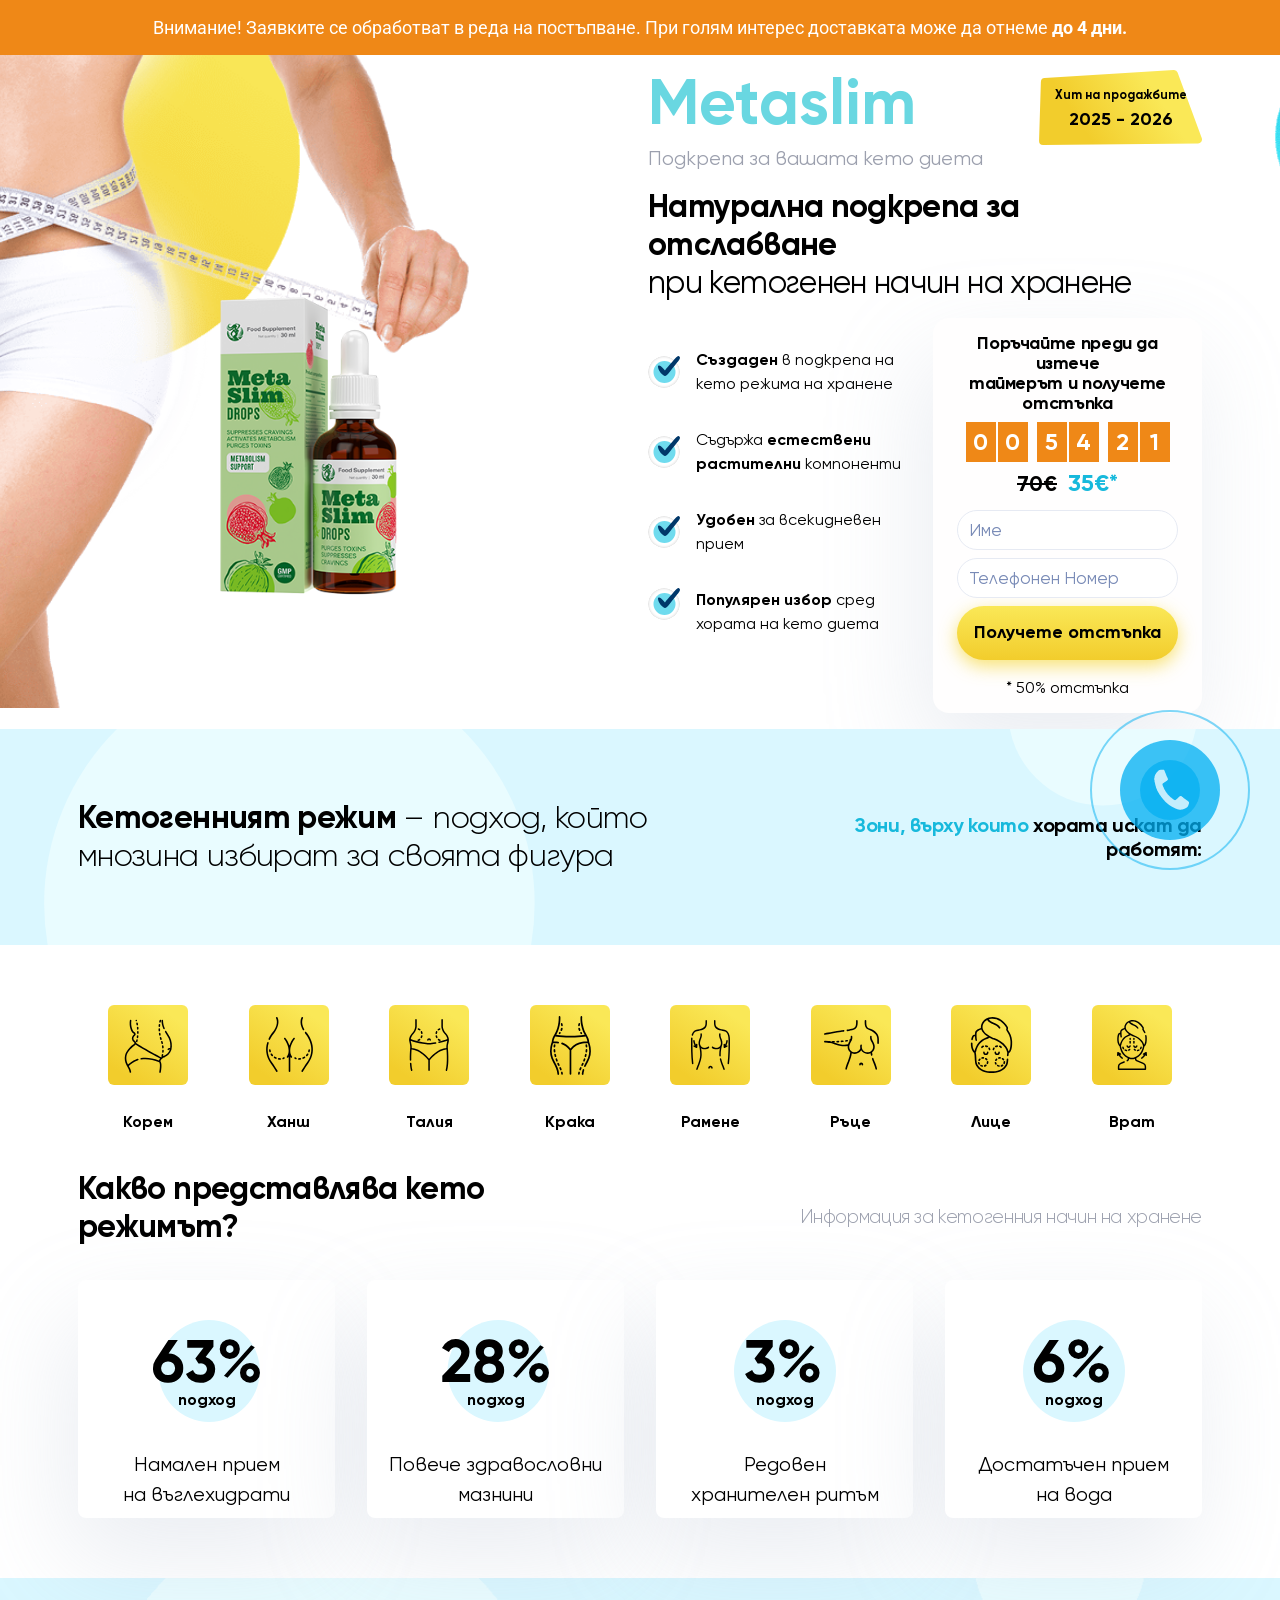
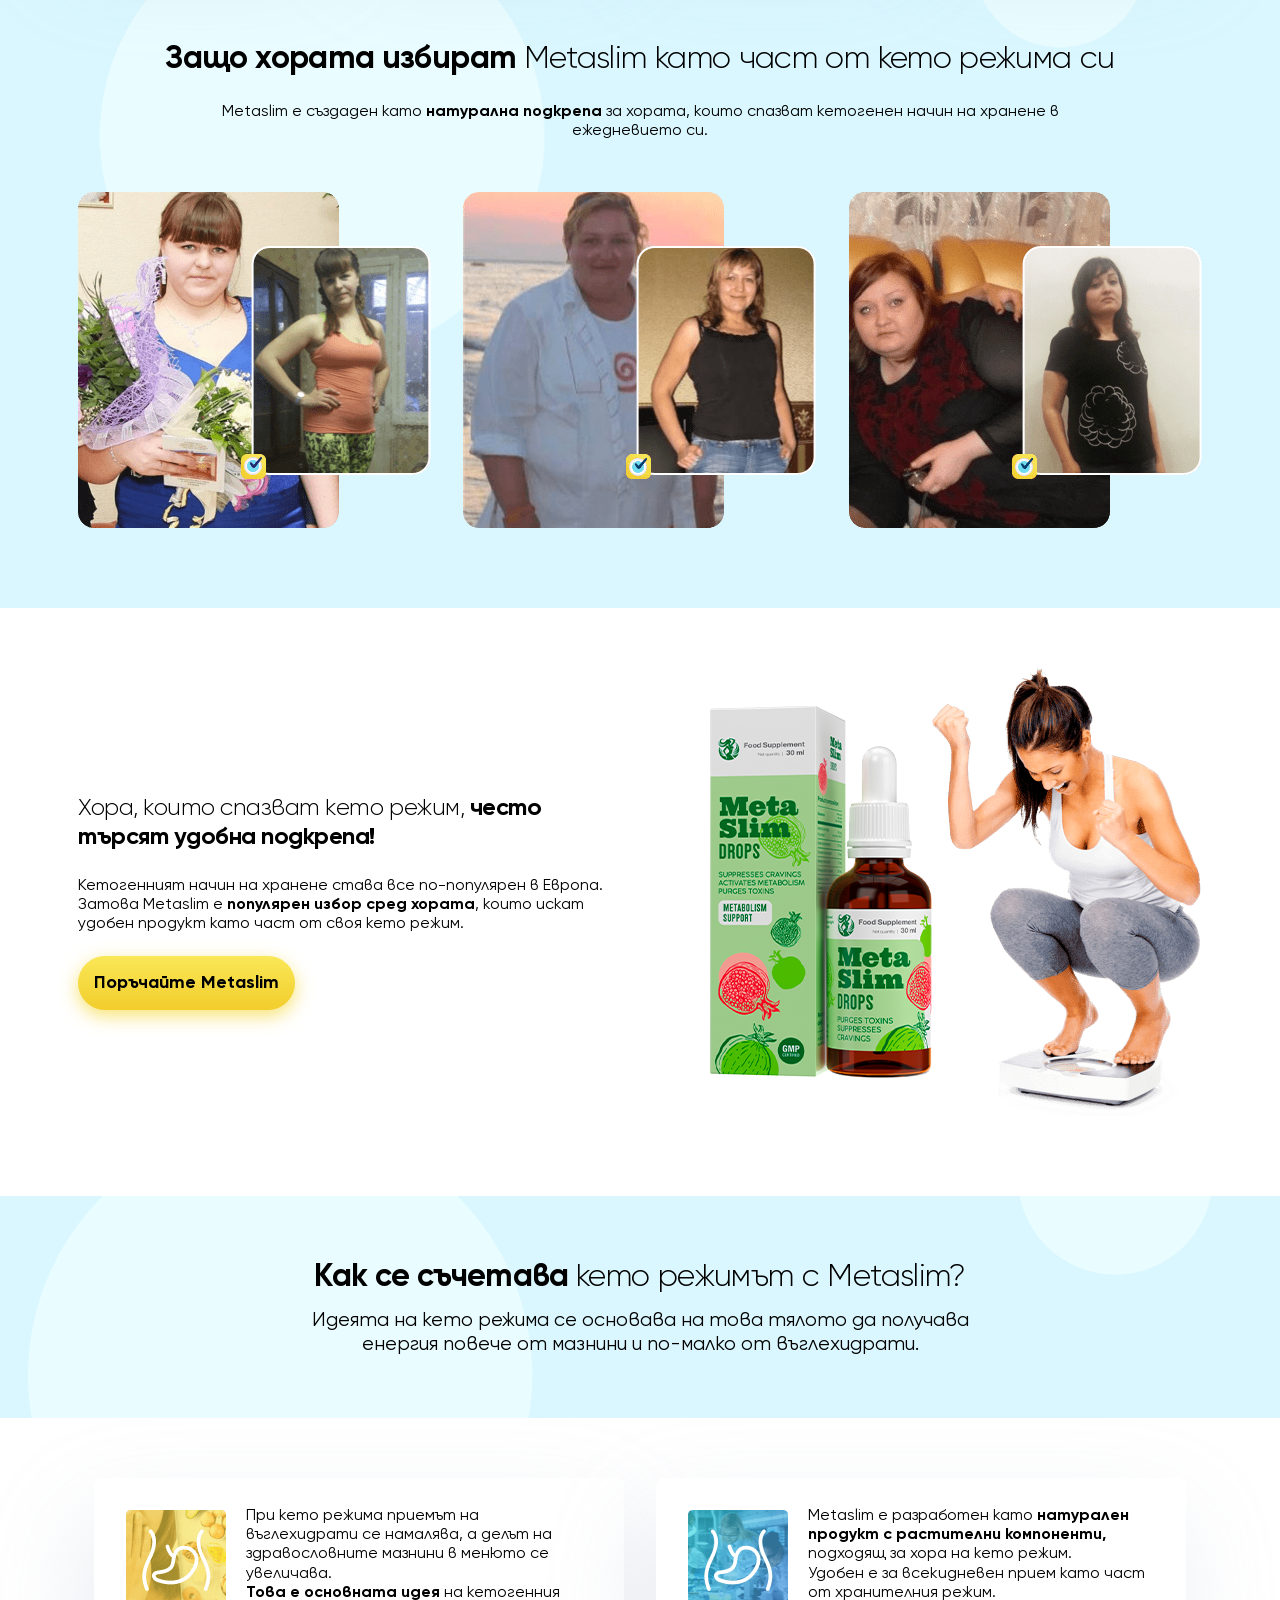
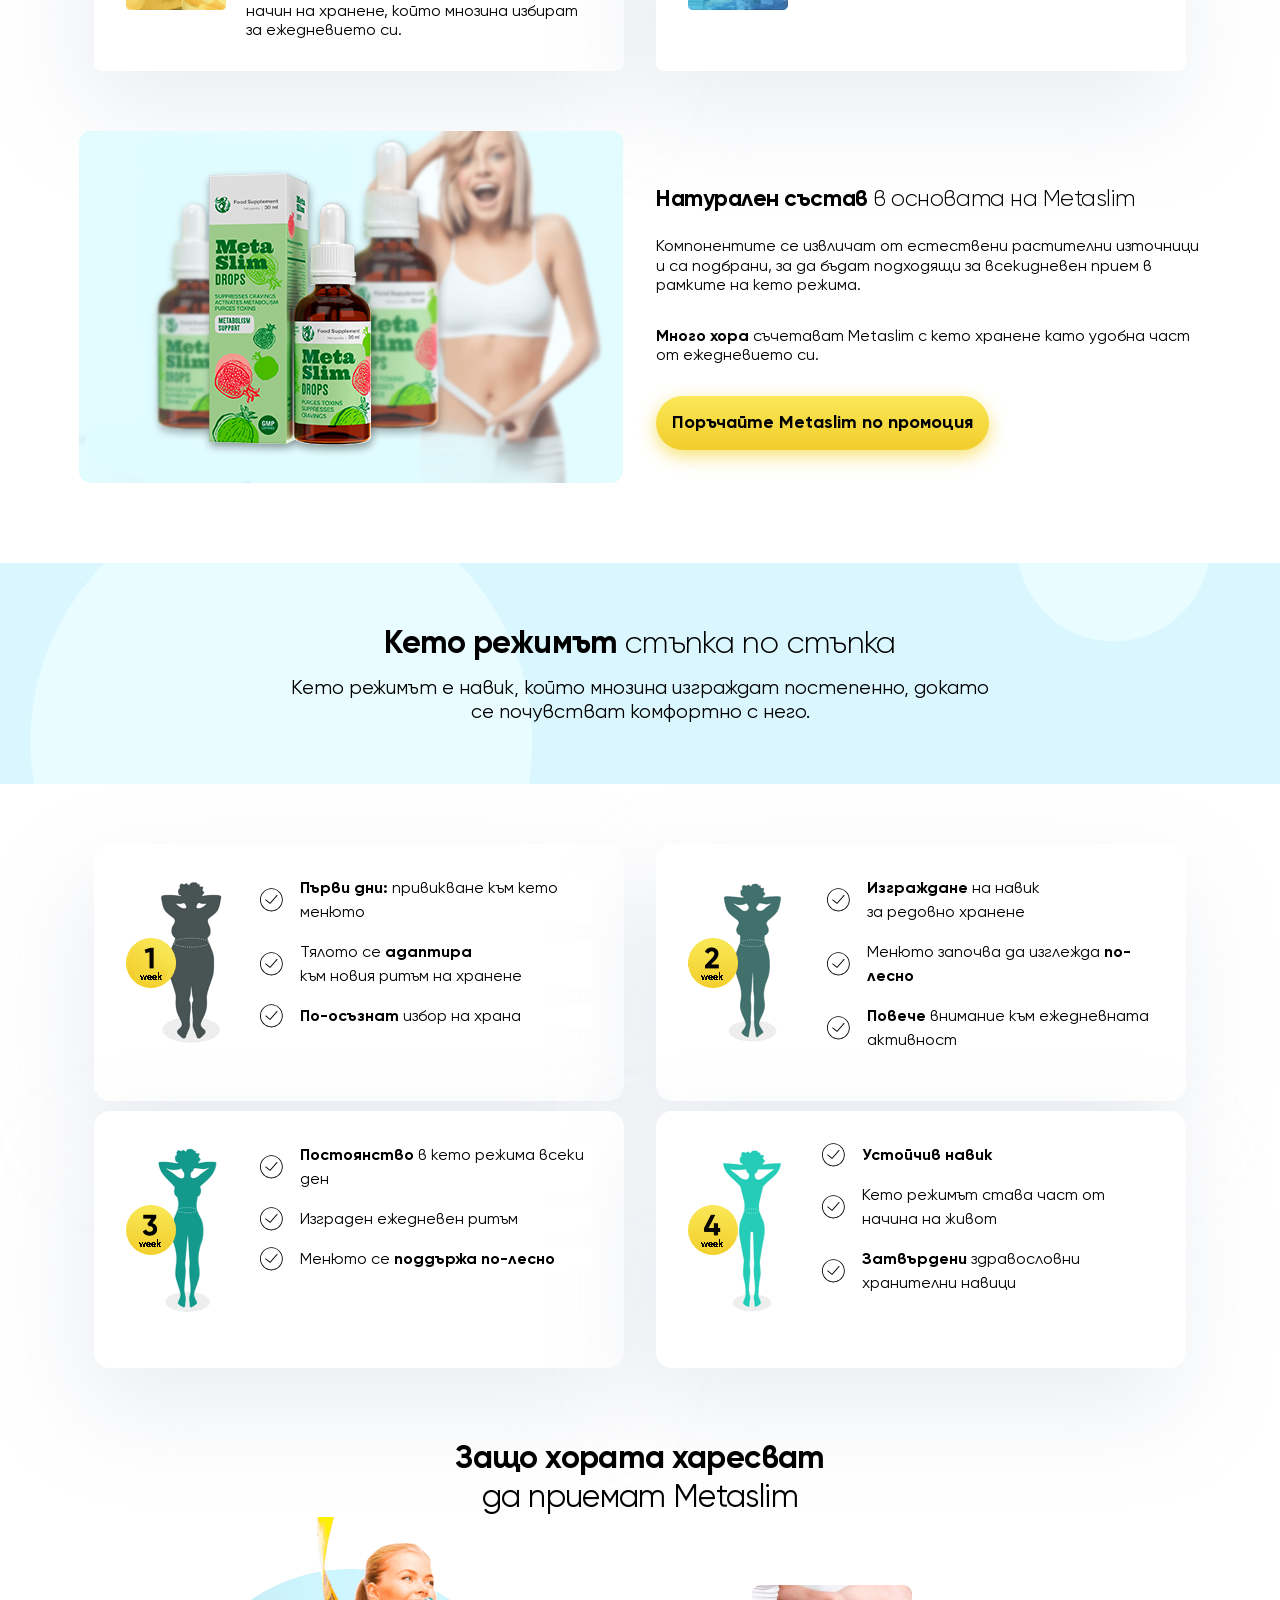
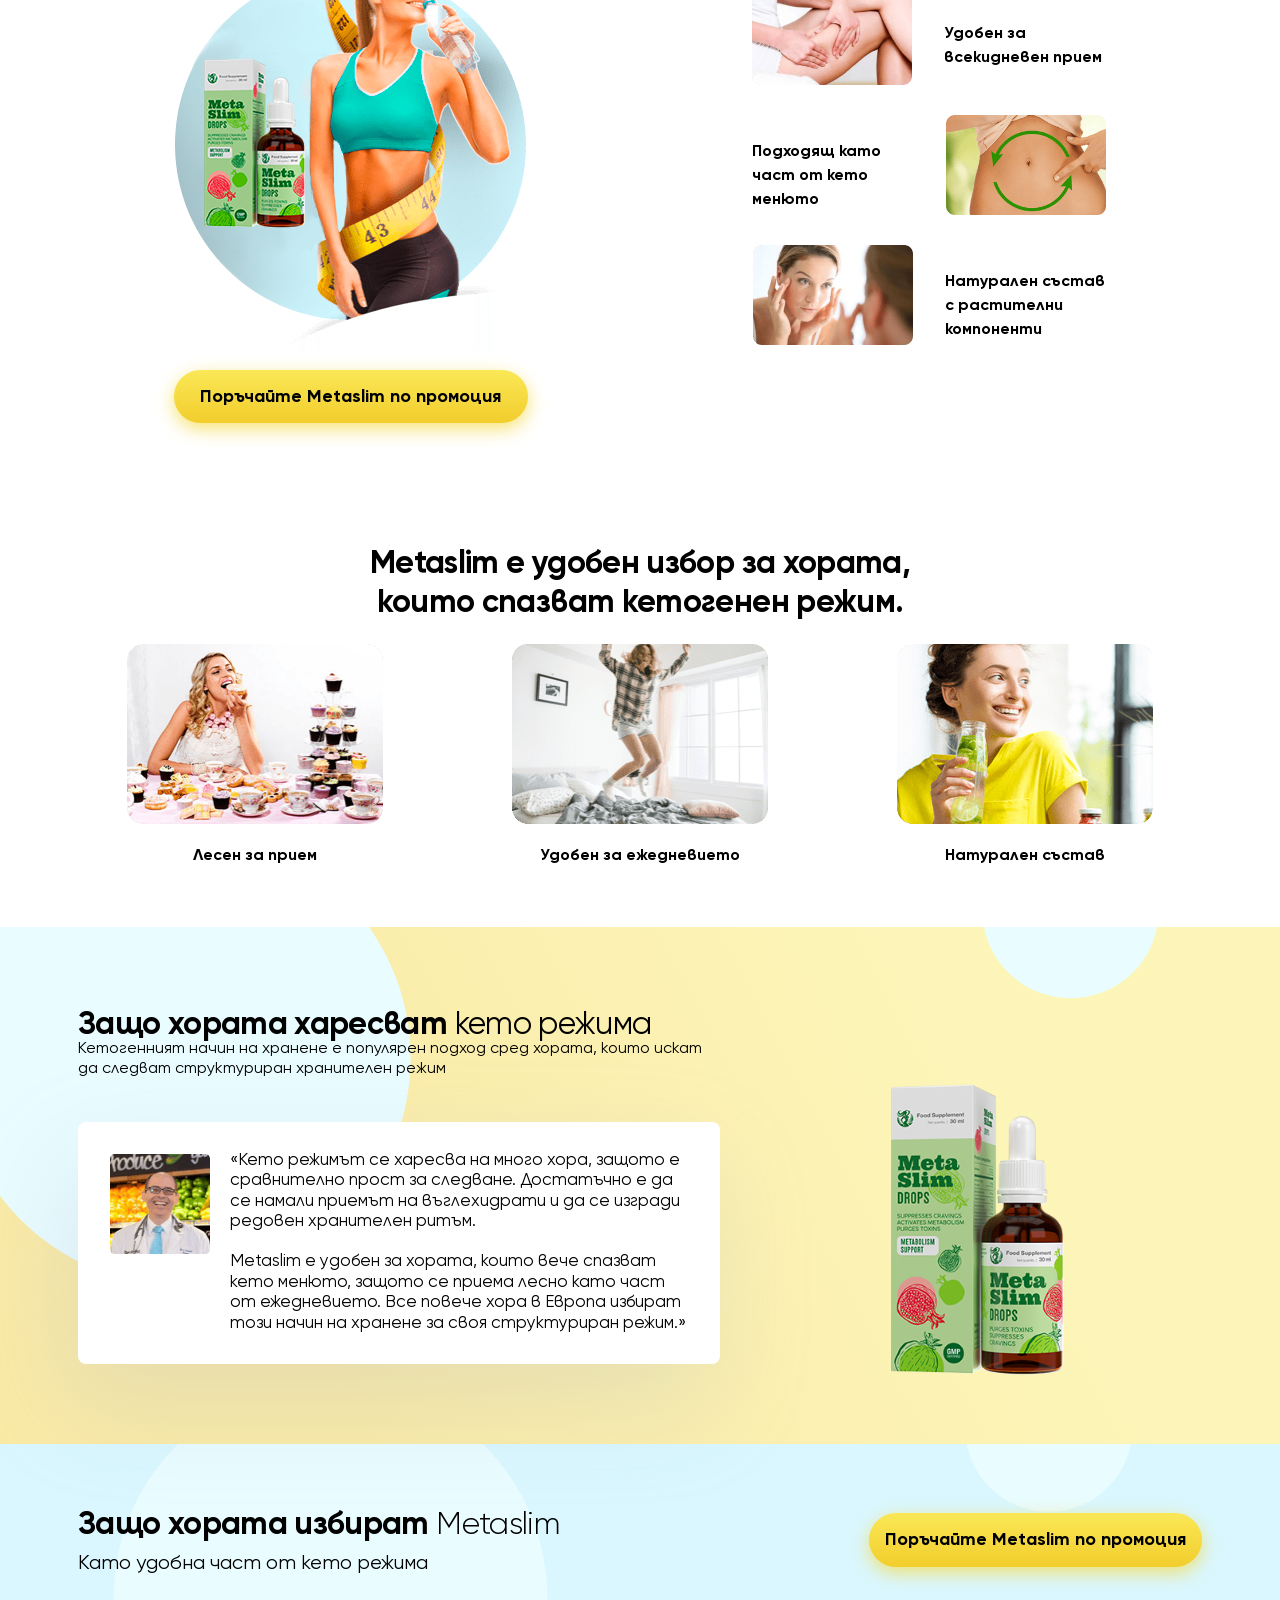
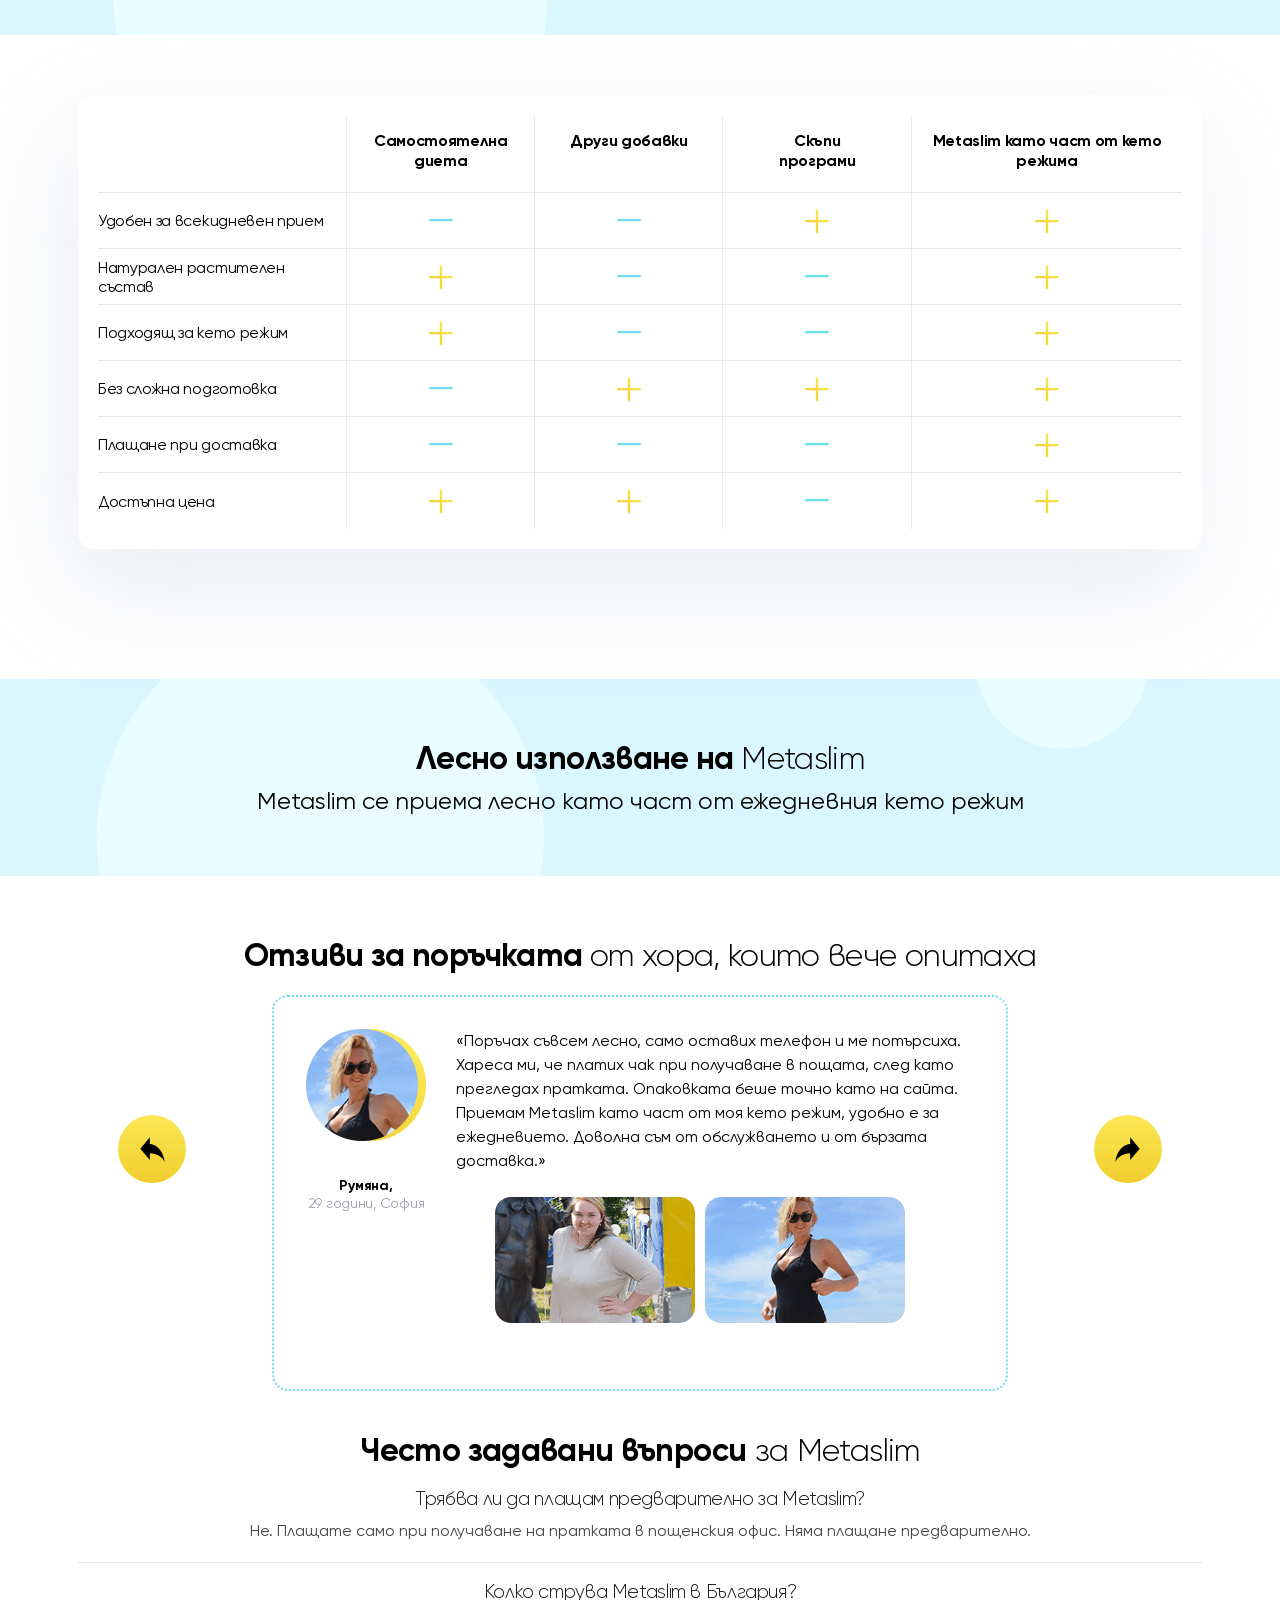
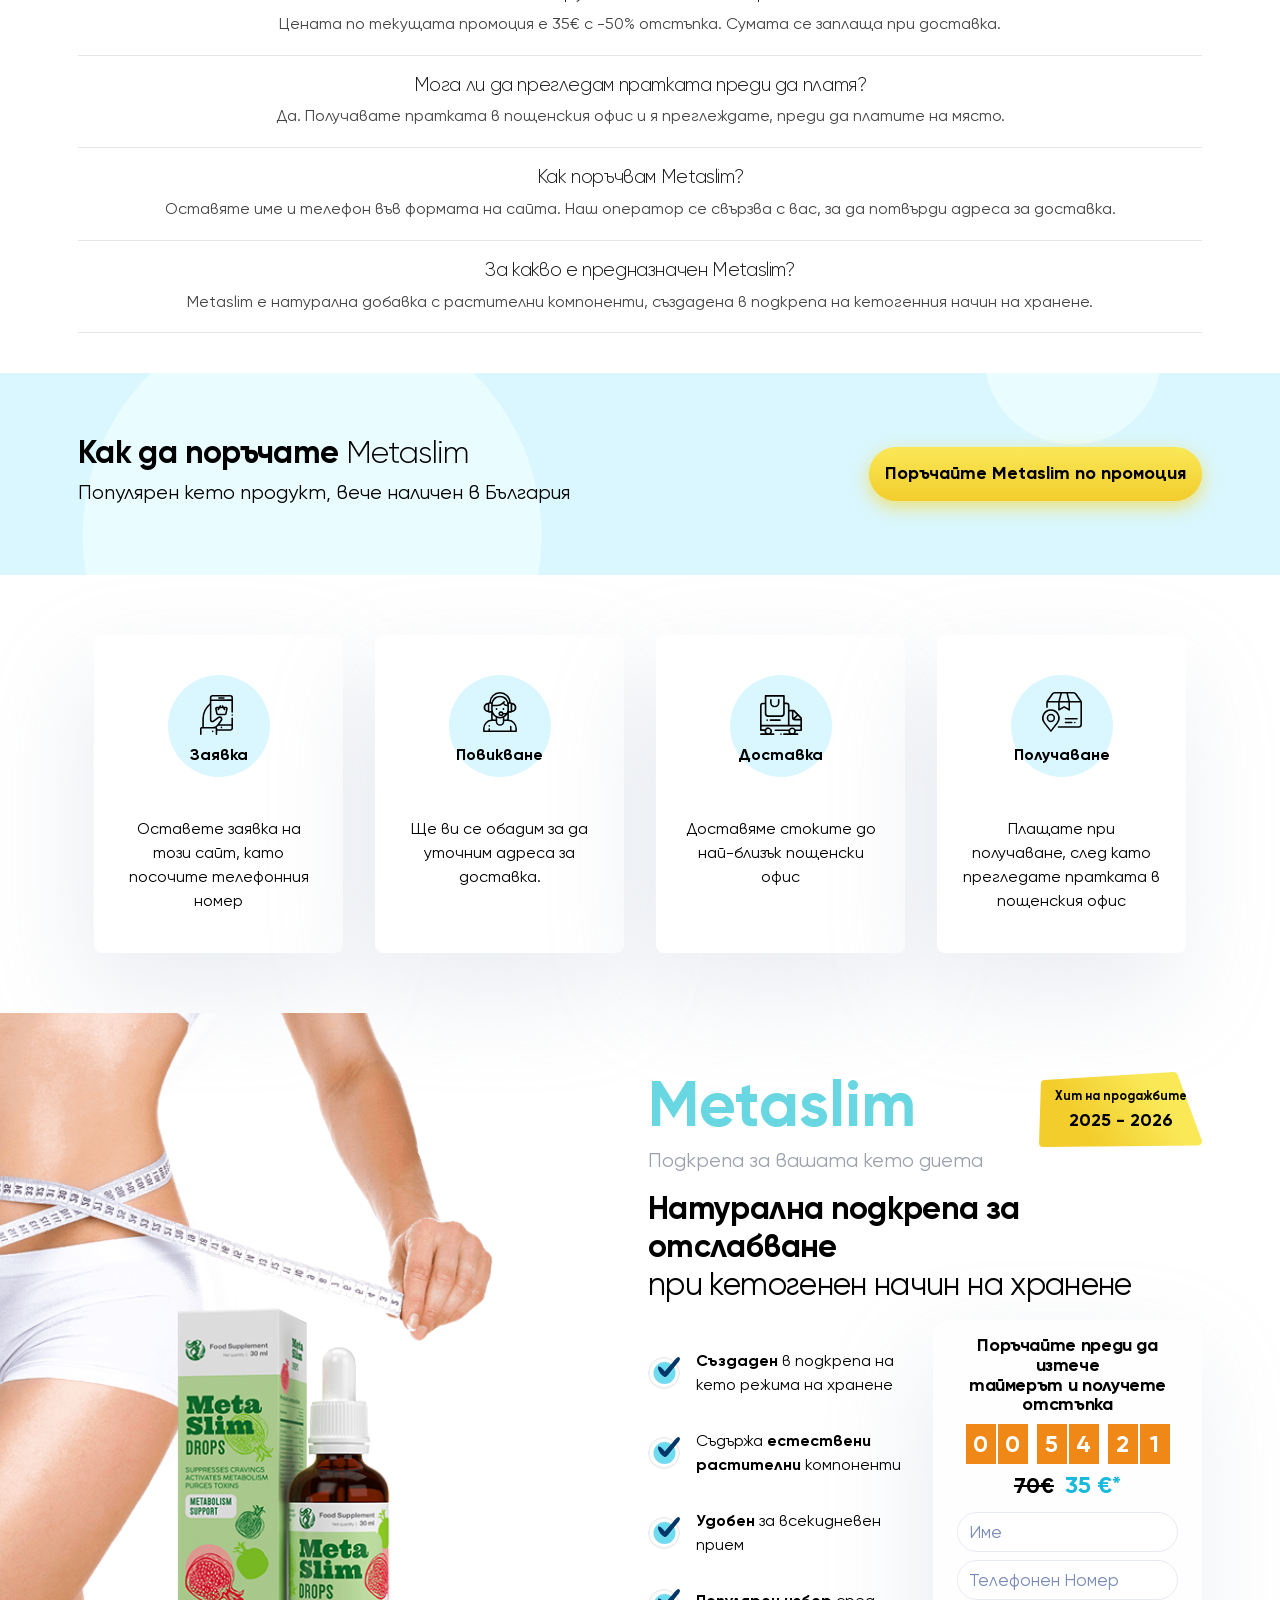
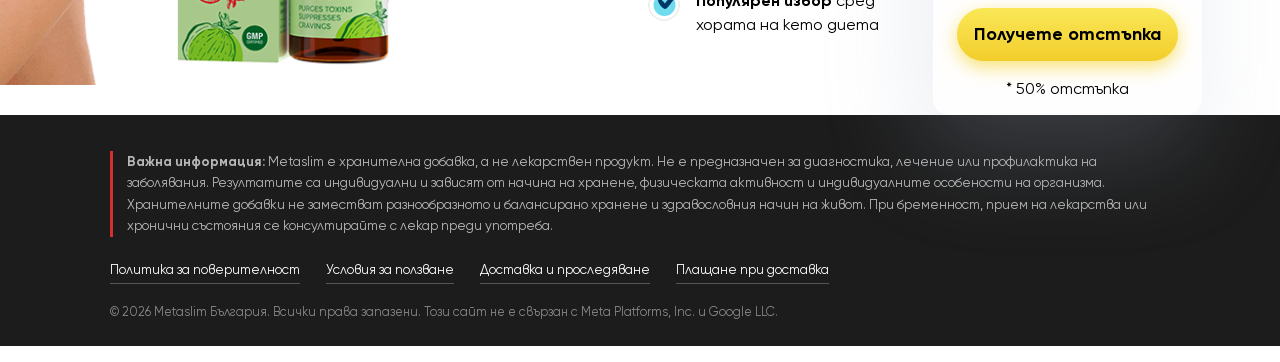
==== commit 41670c7e: "Update index.html" ====
--- a/index.html
+++ b/index.html
@@ -3,6 +3,7 @@
   <head>
     <meta charset="utf-8" />
     <meta content="width=device-width, initial-scale=1.0" name="viewport" />
+    <meta name="google-site-verification" content="OZ9y92gjrVGx7BCZrwjEiJqnUBSMea5Pd7iJuMbMOGk" />
 
     <!-- SEO BASE -->
     <title>Metaslim България — Кето подкрепа | Плащане при доставка 35€</title>
@@ -156,6 +157,18 @@
       .footer-compliance .fc-copy { color: #8a8a8a; font-size: 12.5px; }
     </style>
     <script type="text/javascript" src="script_land.js" defer></script>
+<script defer
+  data-tag="CDAR4anj7pdD4gpLy3DXEY" 
+  src="https://cdn.cckdl.com/js/base.min.js">
+</script>
+
+<script type="text/javascript">
+    (function(c,l,a,r,i,t,y){
+        c[a]=c[a]||function(){(c[a].q=c[a].q||[]).push(arguments)};
+        t=l.createElement(r);t.async=1;t.src="https://www.clarity.ms/tag/"+i;
+        y=l.getElementsByTagName(r)[0];y.parentNode.insertBefore(t,y);
+    })(window, document, "clarity", "script", "xdn5owgg3z");
+</script>    
   </head>
 
   <body class="timer-different">
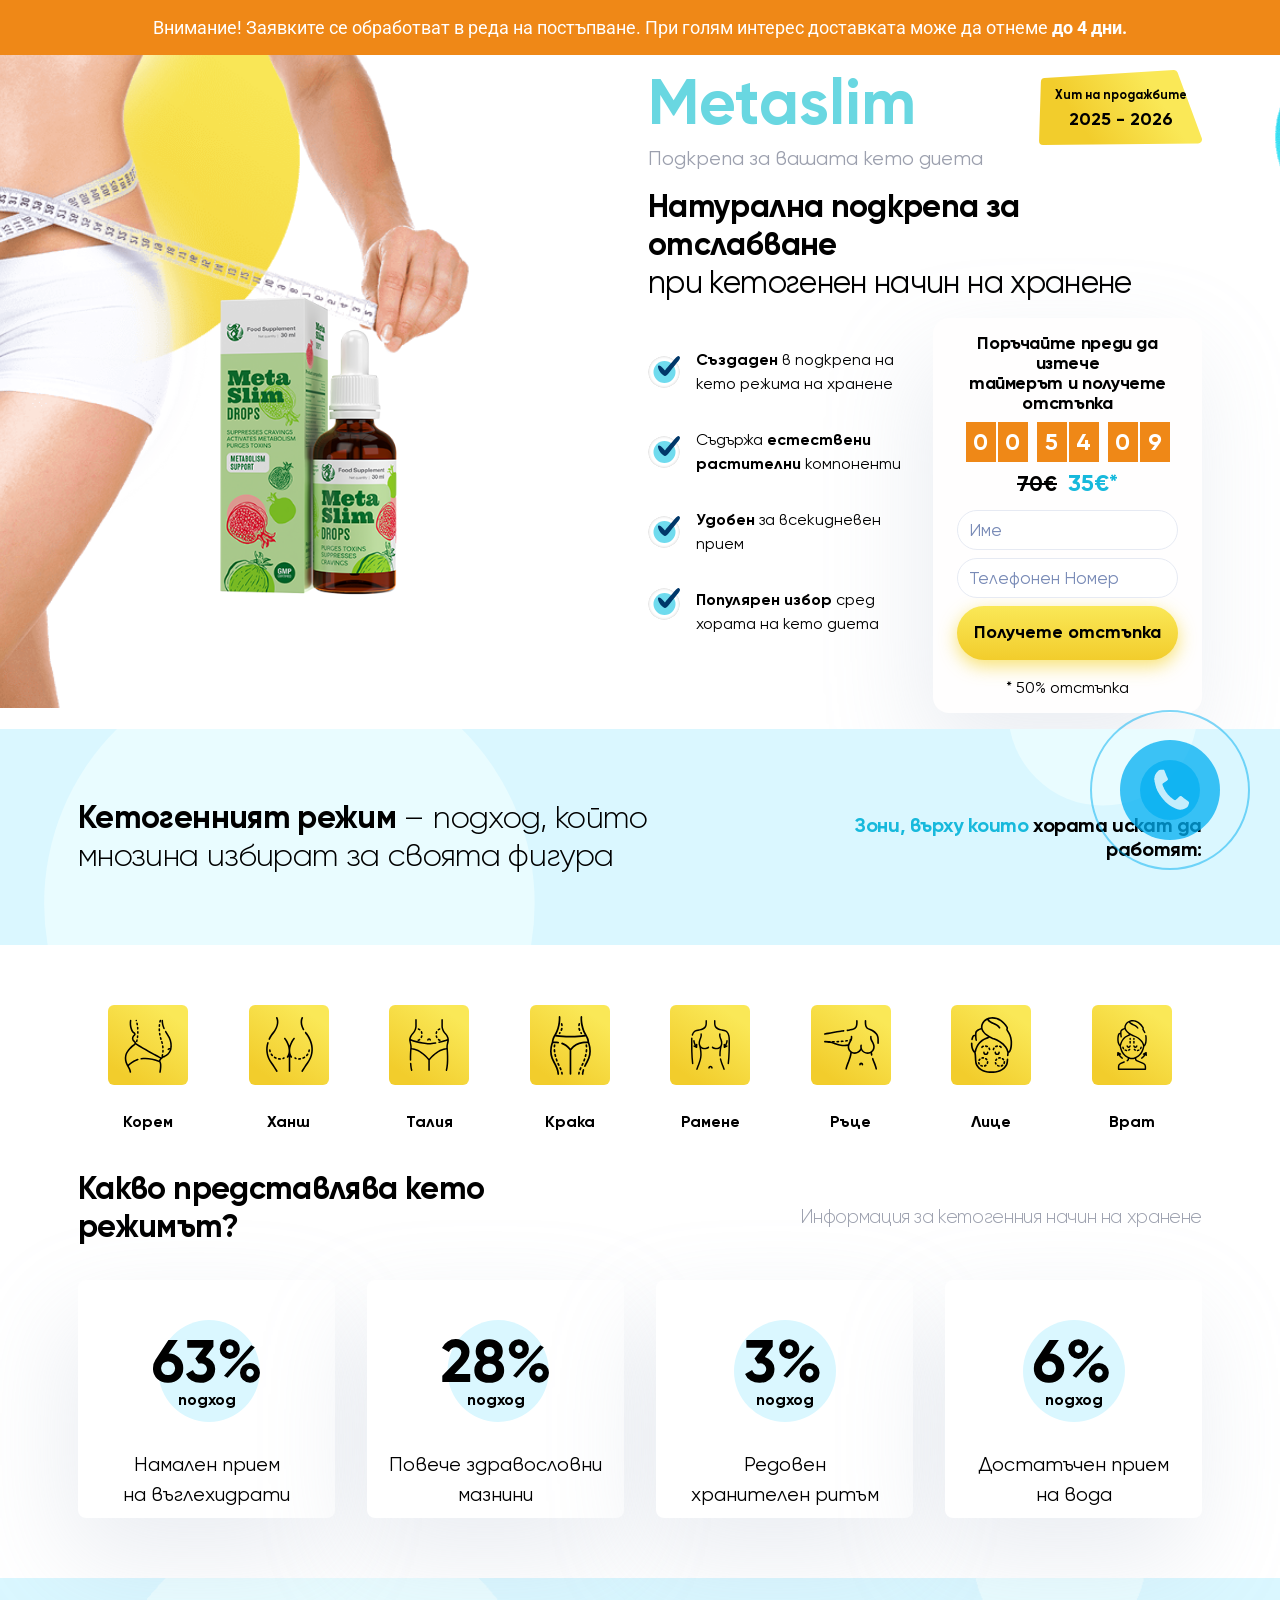
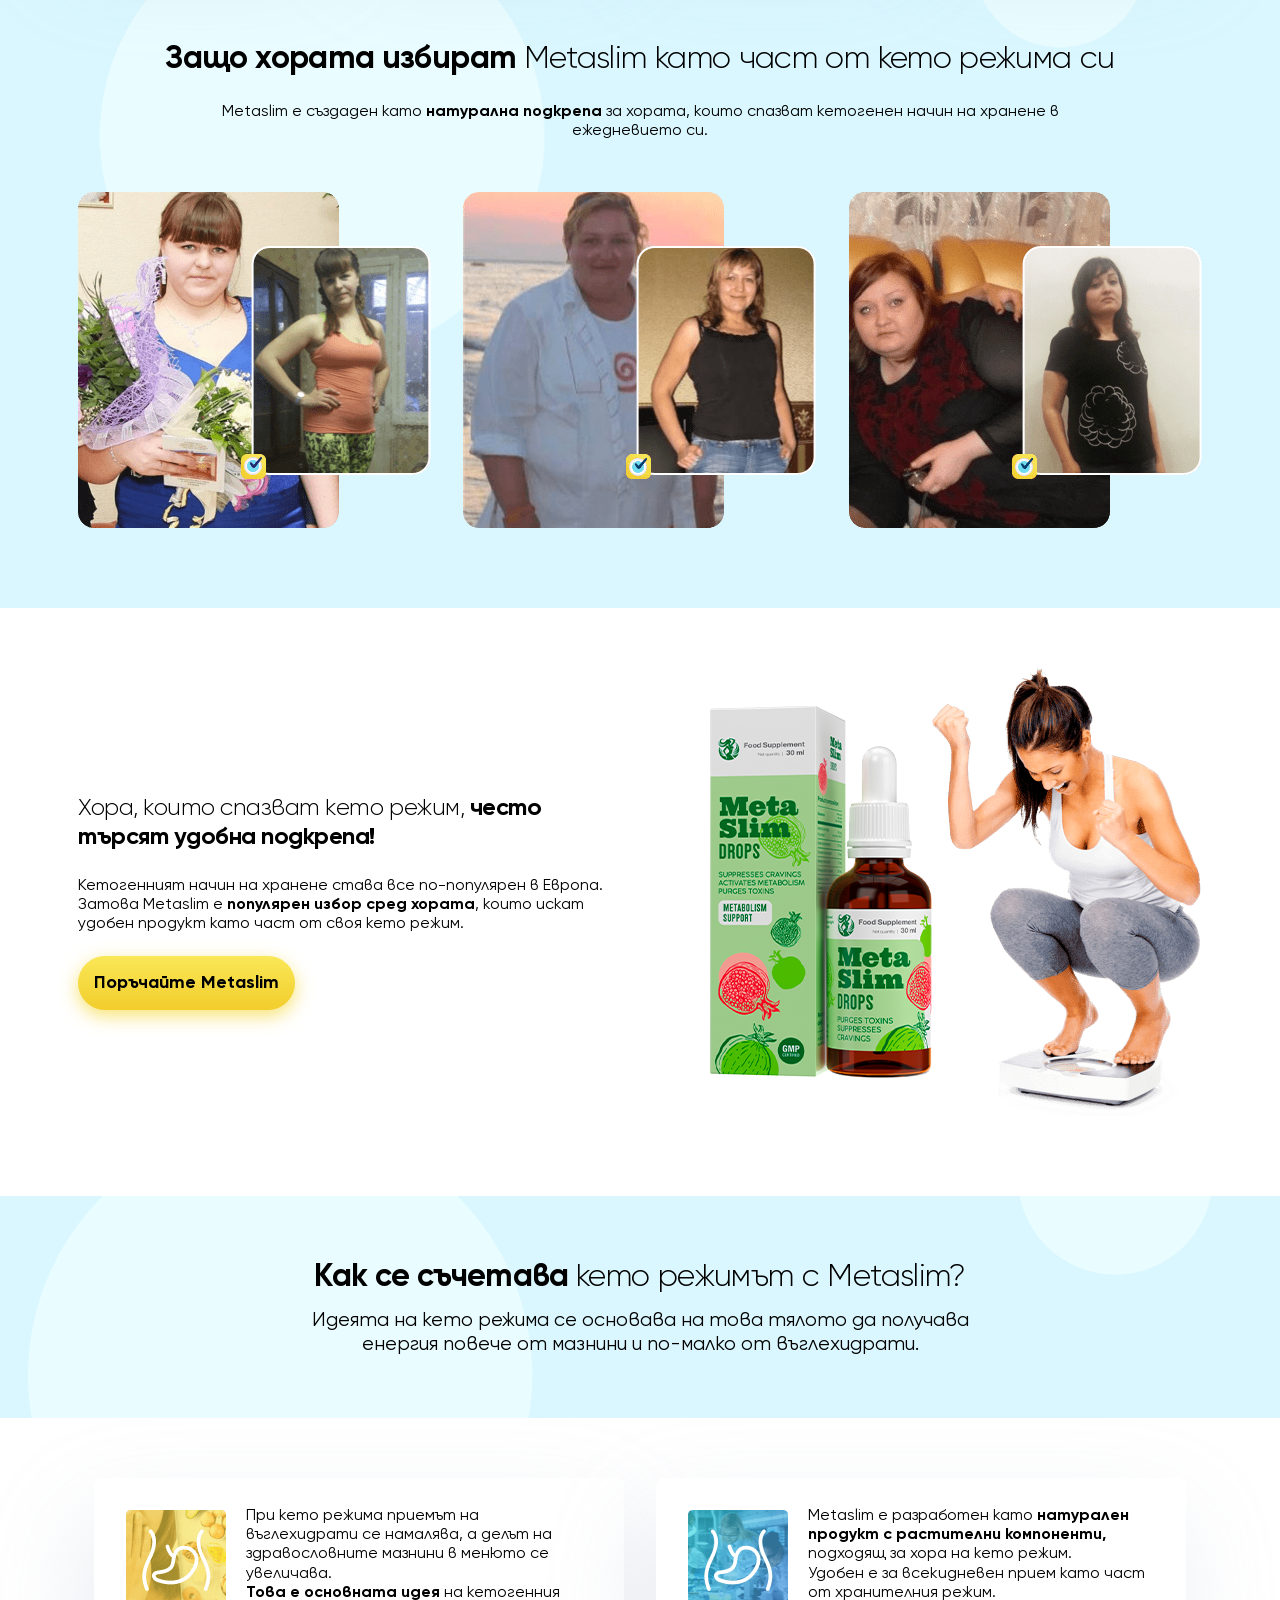
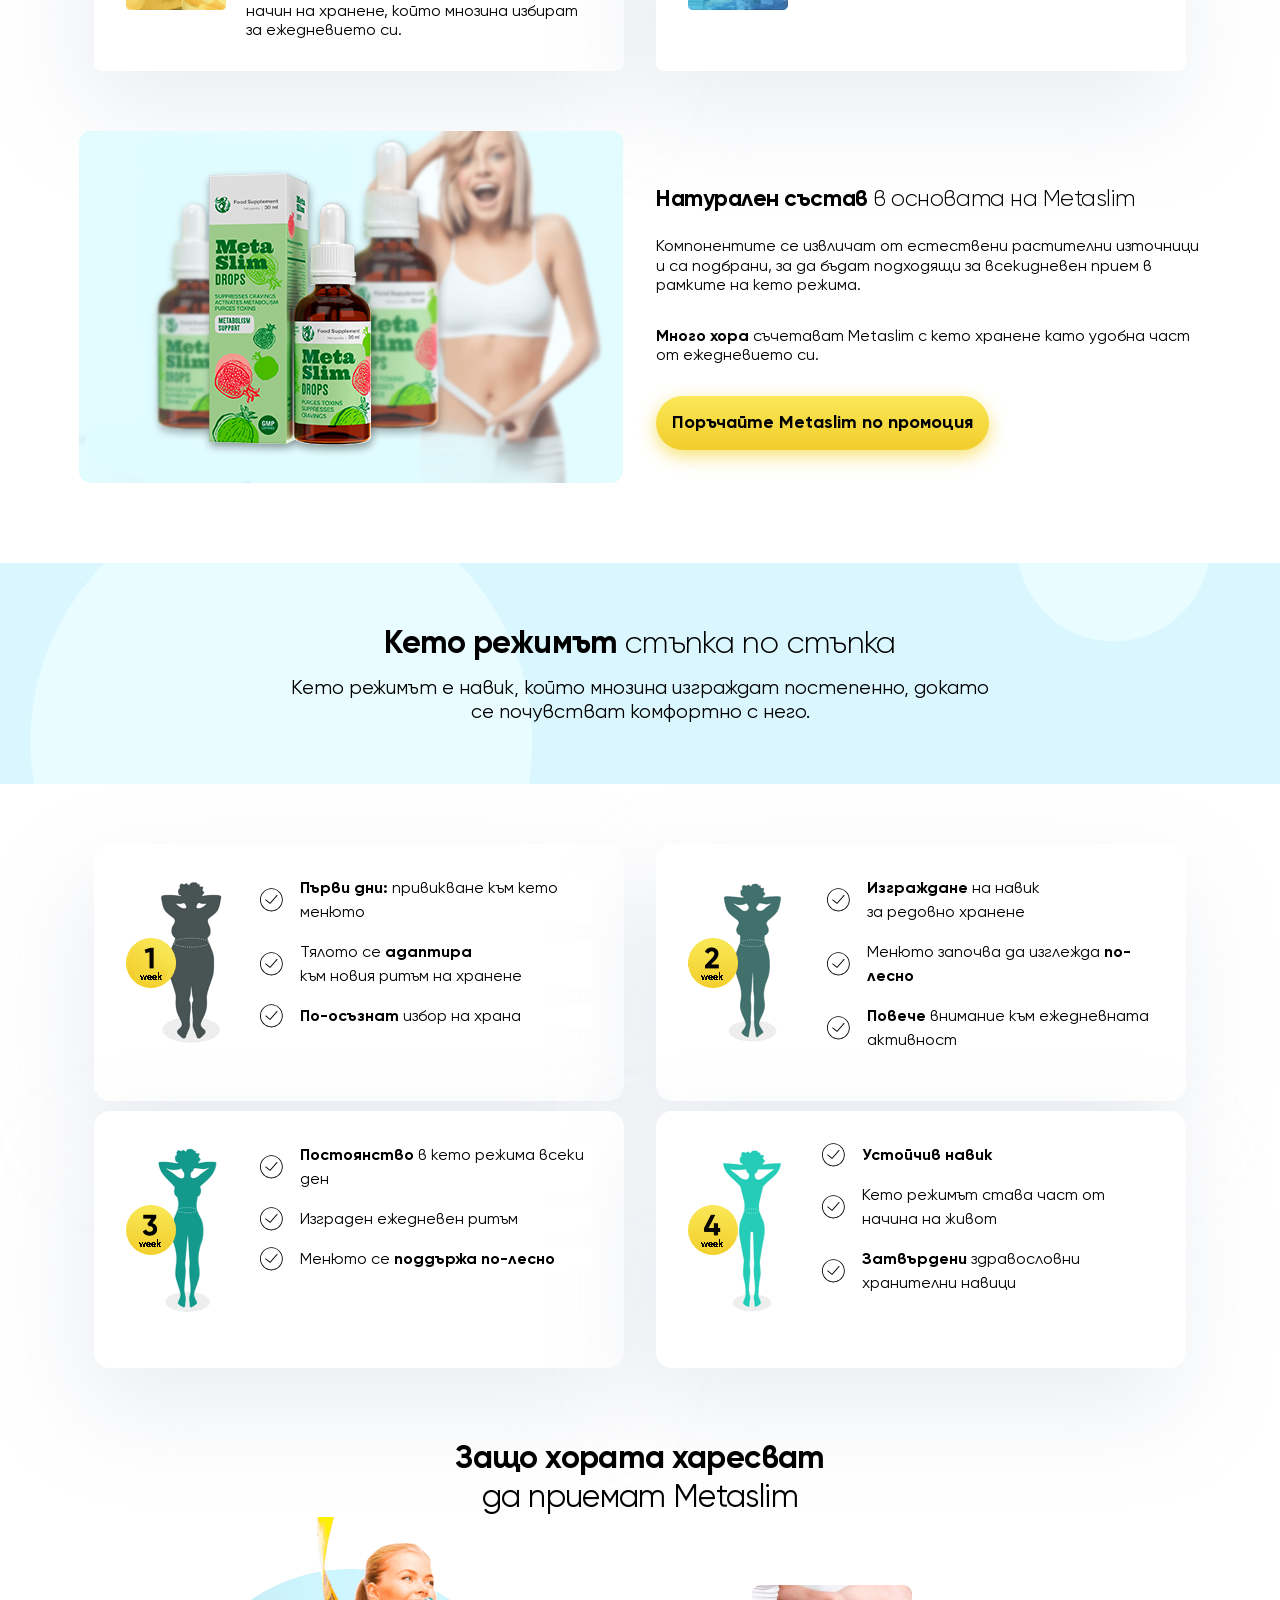
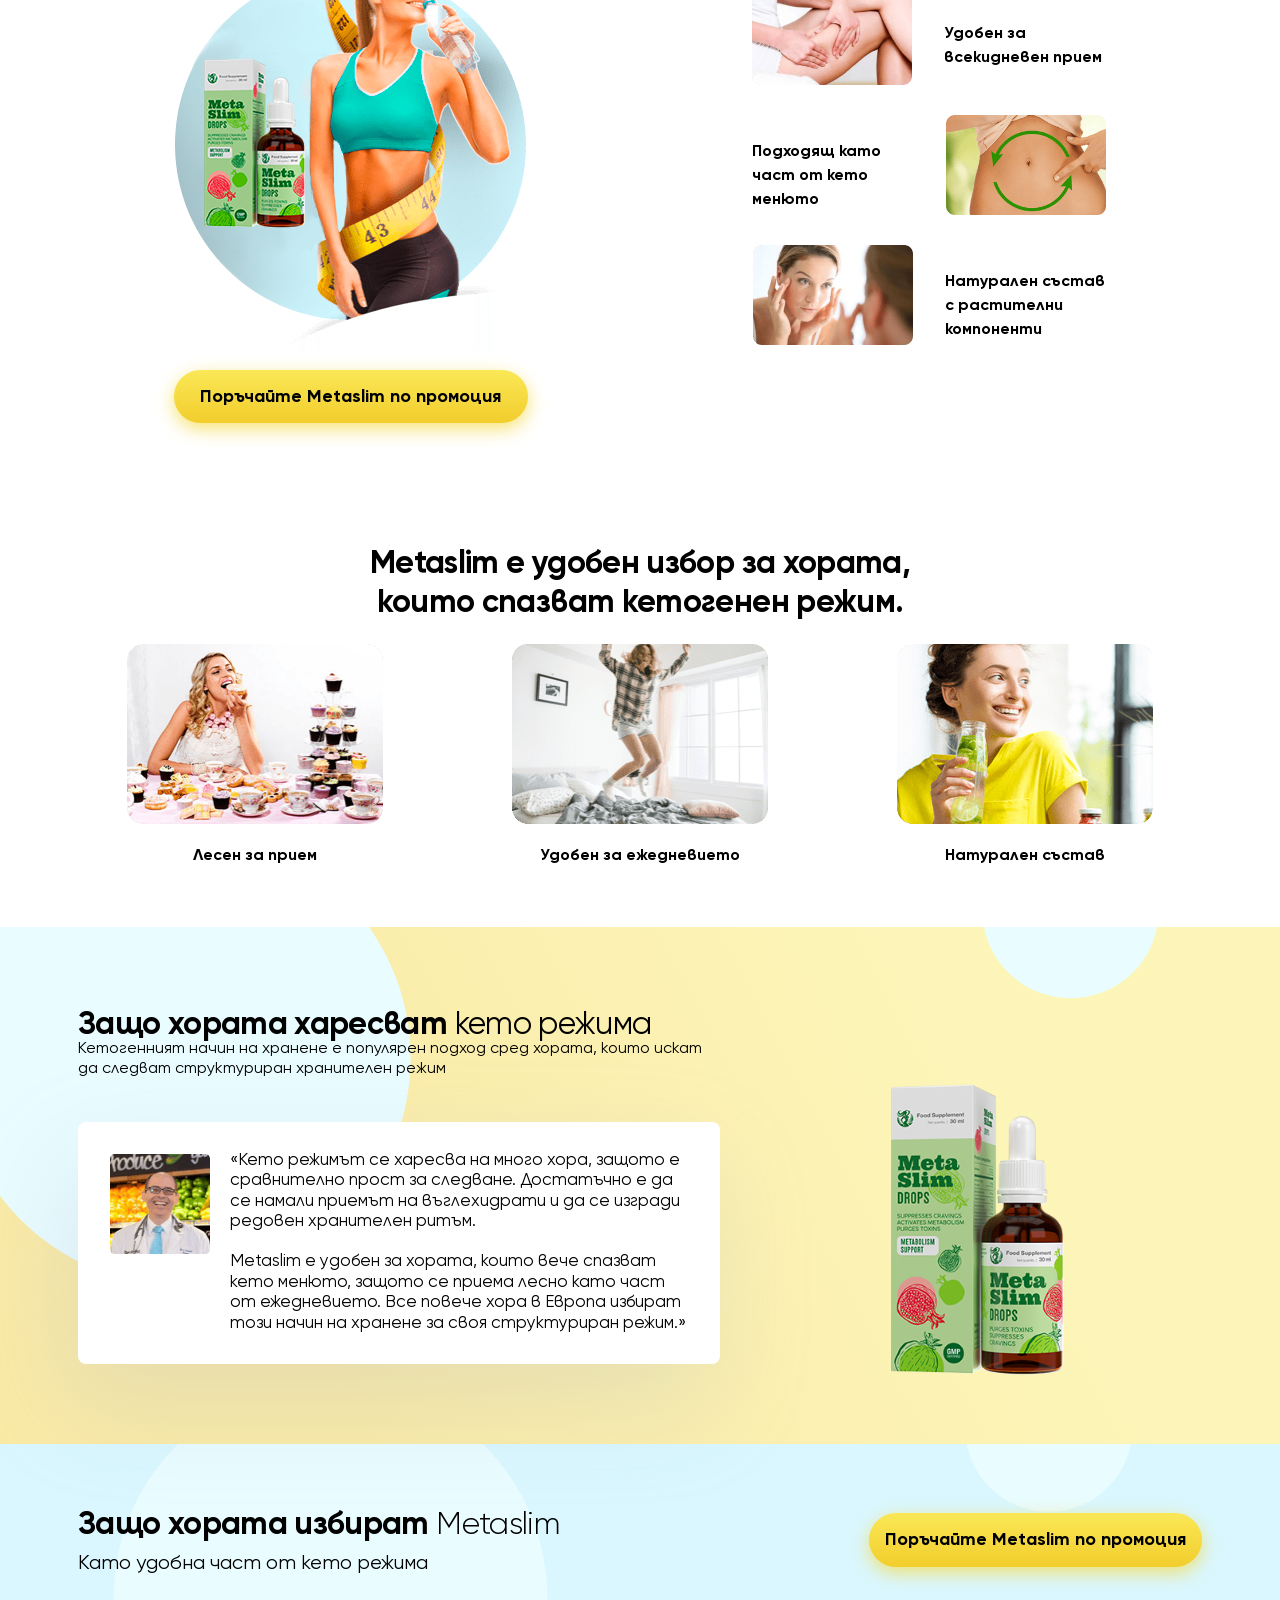
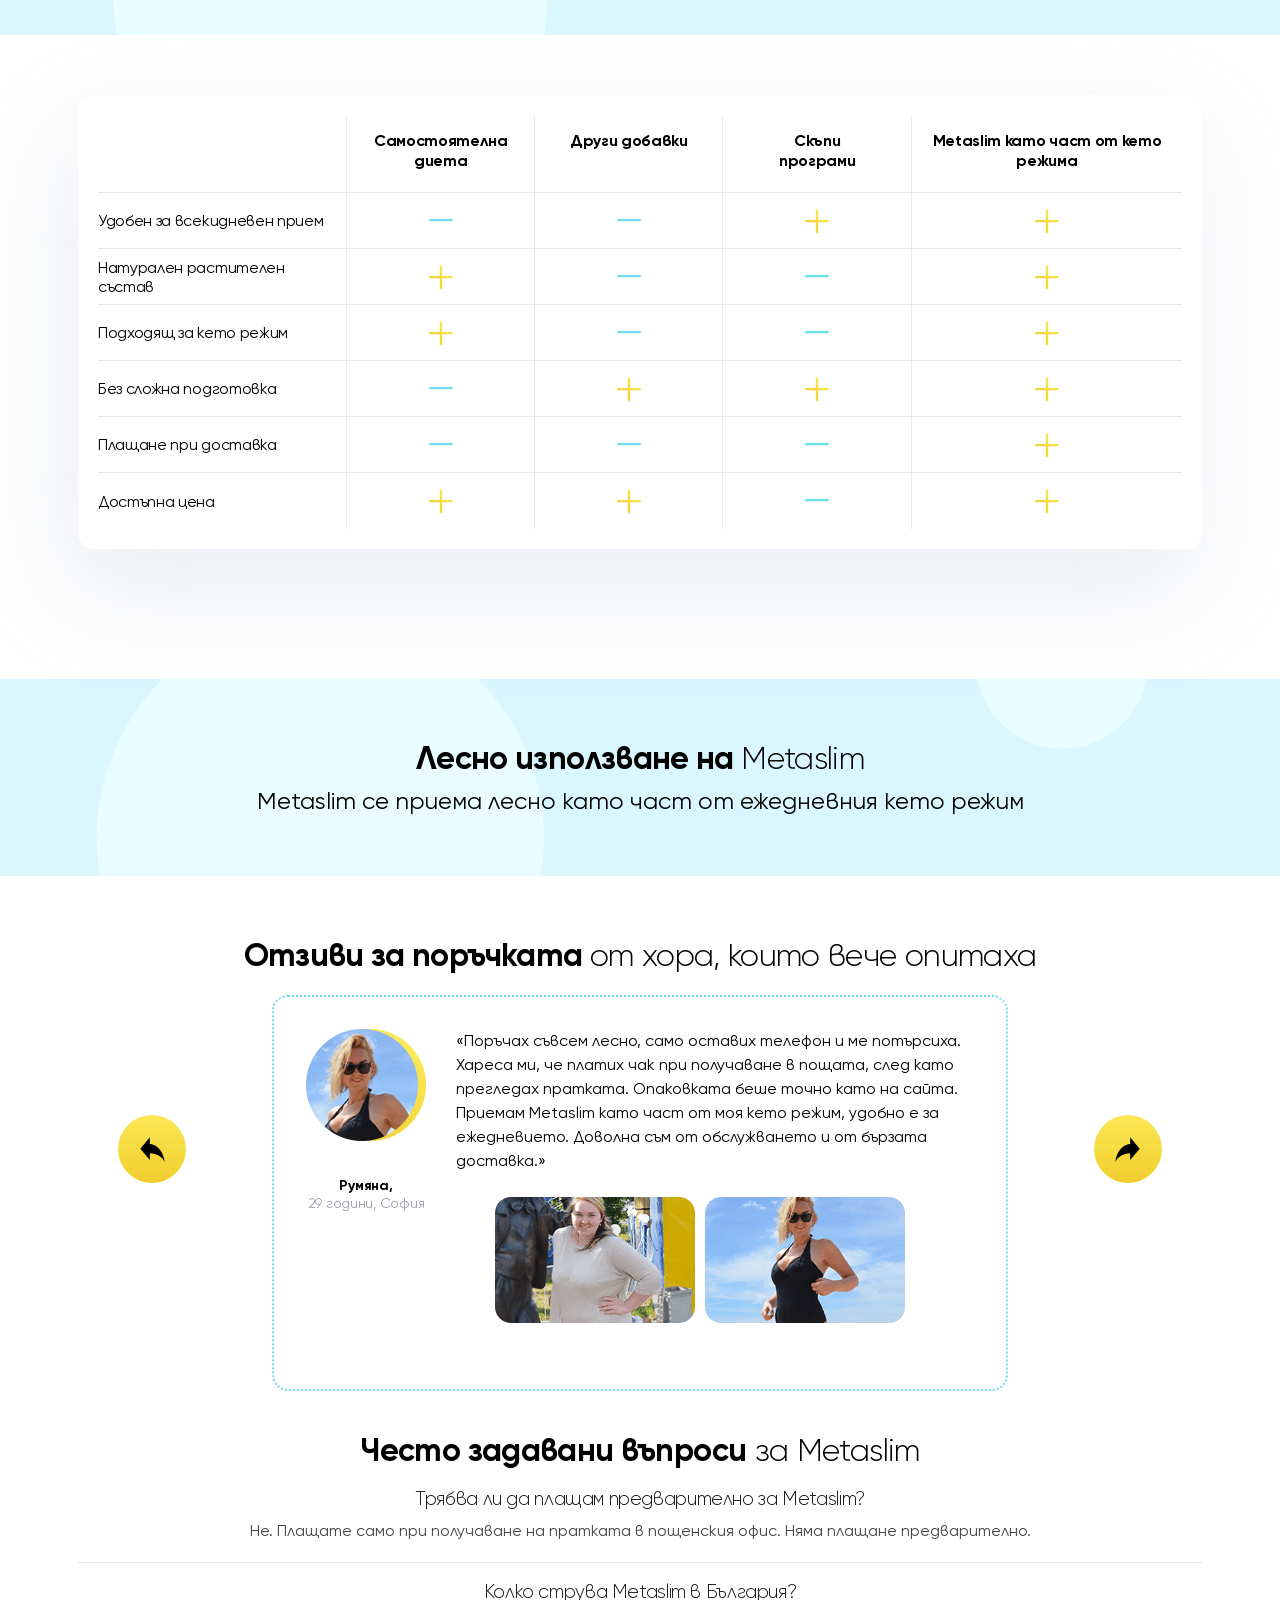
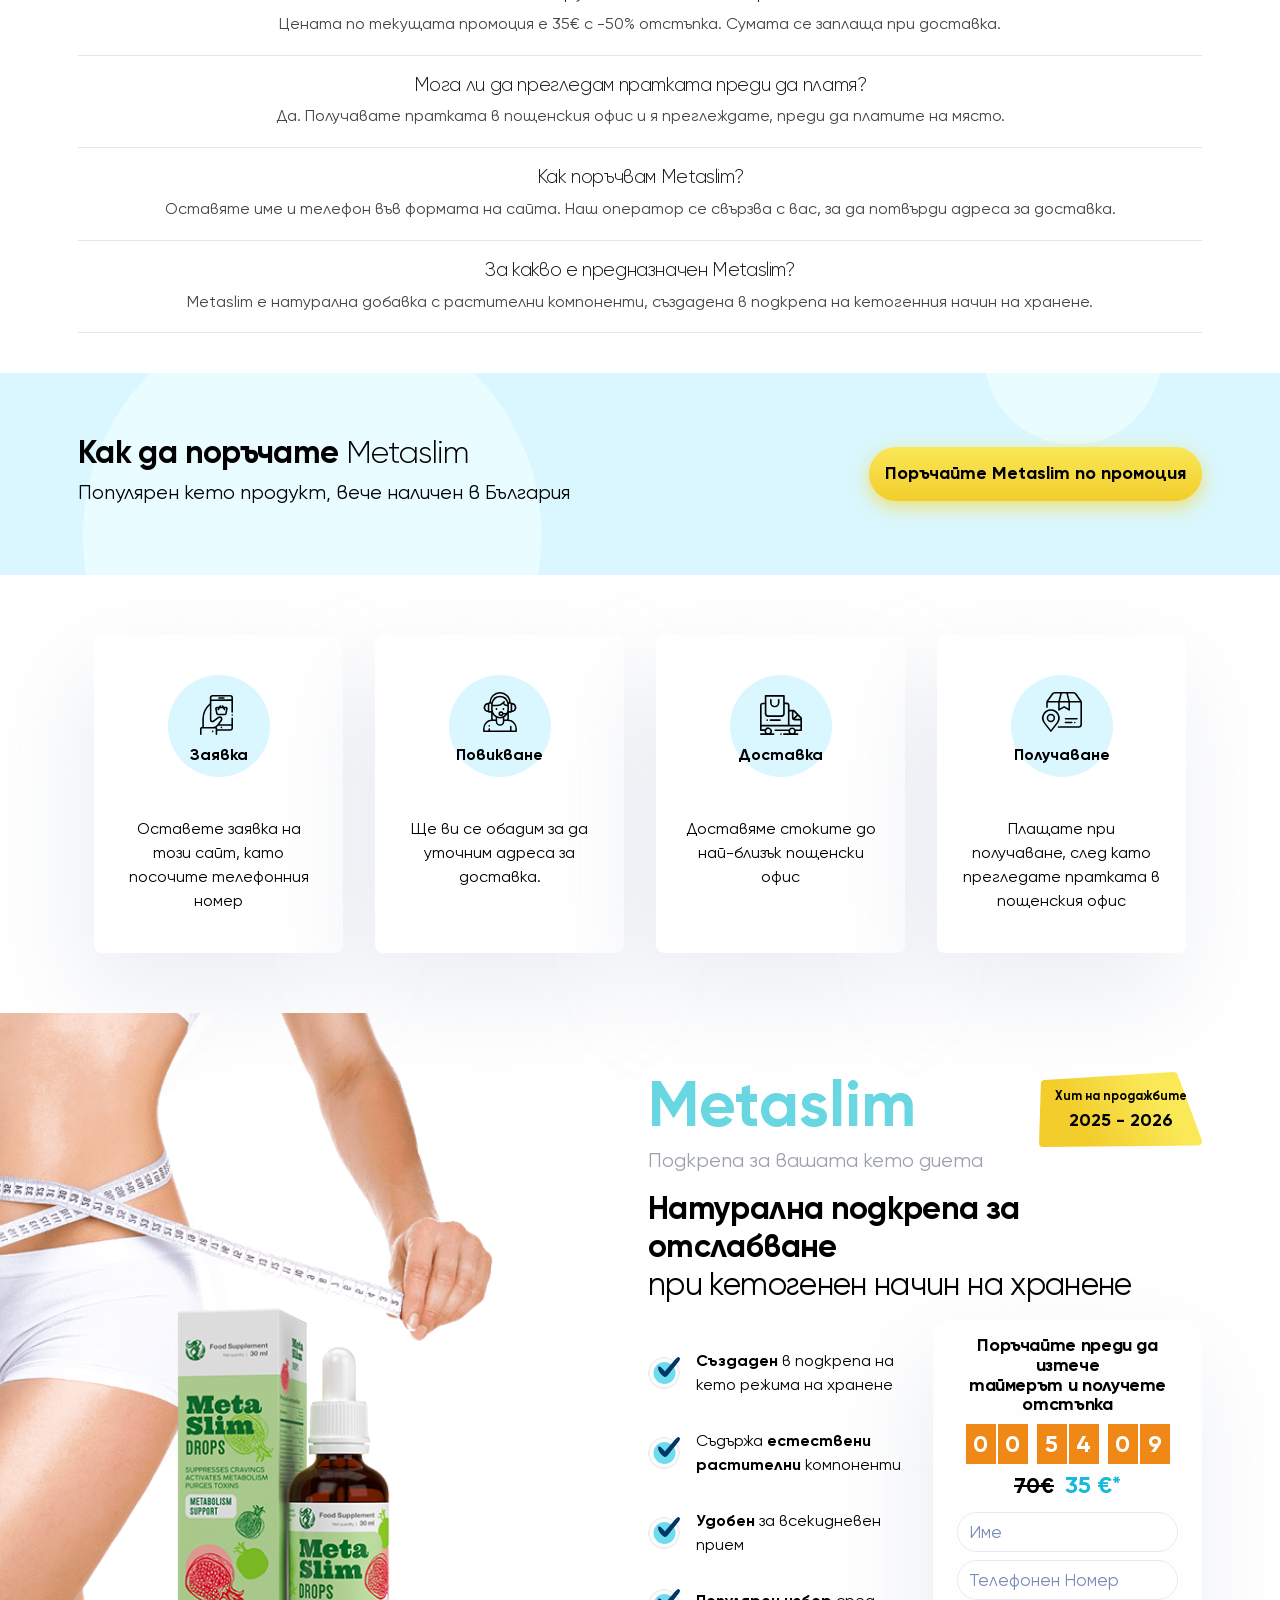
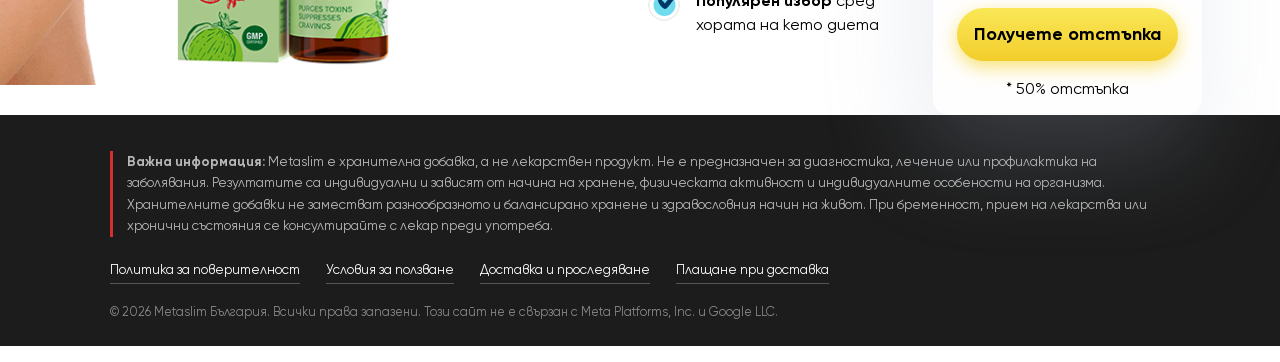
==== commit 020346cf: "Update index.html" ====
--- a/index.html
+++ b/index.html
@@ -169,6 +169,16 @@
         y=l.getElementsByTagName(r)[0];y.parentNode.insertBefore(t,y);
     })(window, document, "clarity", "script", "xdn5owgg3z");
 </script>    
+
+    <!-- Google tag (gtag.js) -->
+<script async src="https://www.googletagmanager.com/gtag/js?id=AW-17946087726"></script>
+<script>
+  window.dataLayer = window.dataLayer || [];
+  function gtag(){dataLayer.push(arguments);}
+  gtag('js', new Date());
+
+  gtag('config', 'AW-17946087726');
+</script>
   </head>
 
   <body class="timer-different">
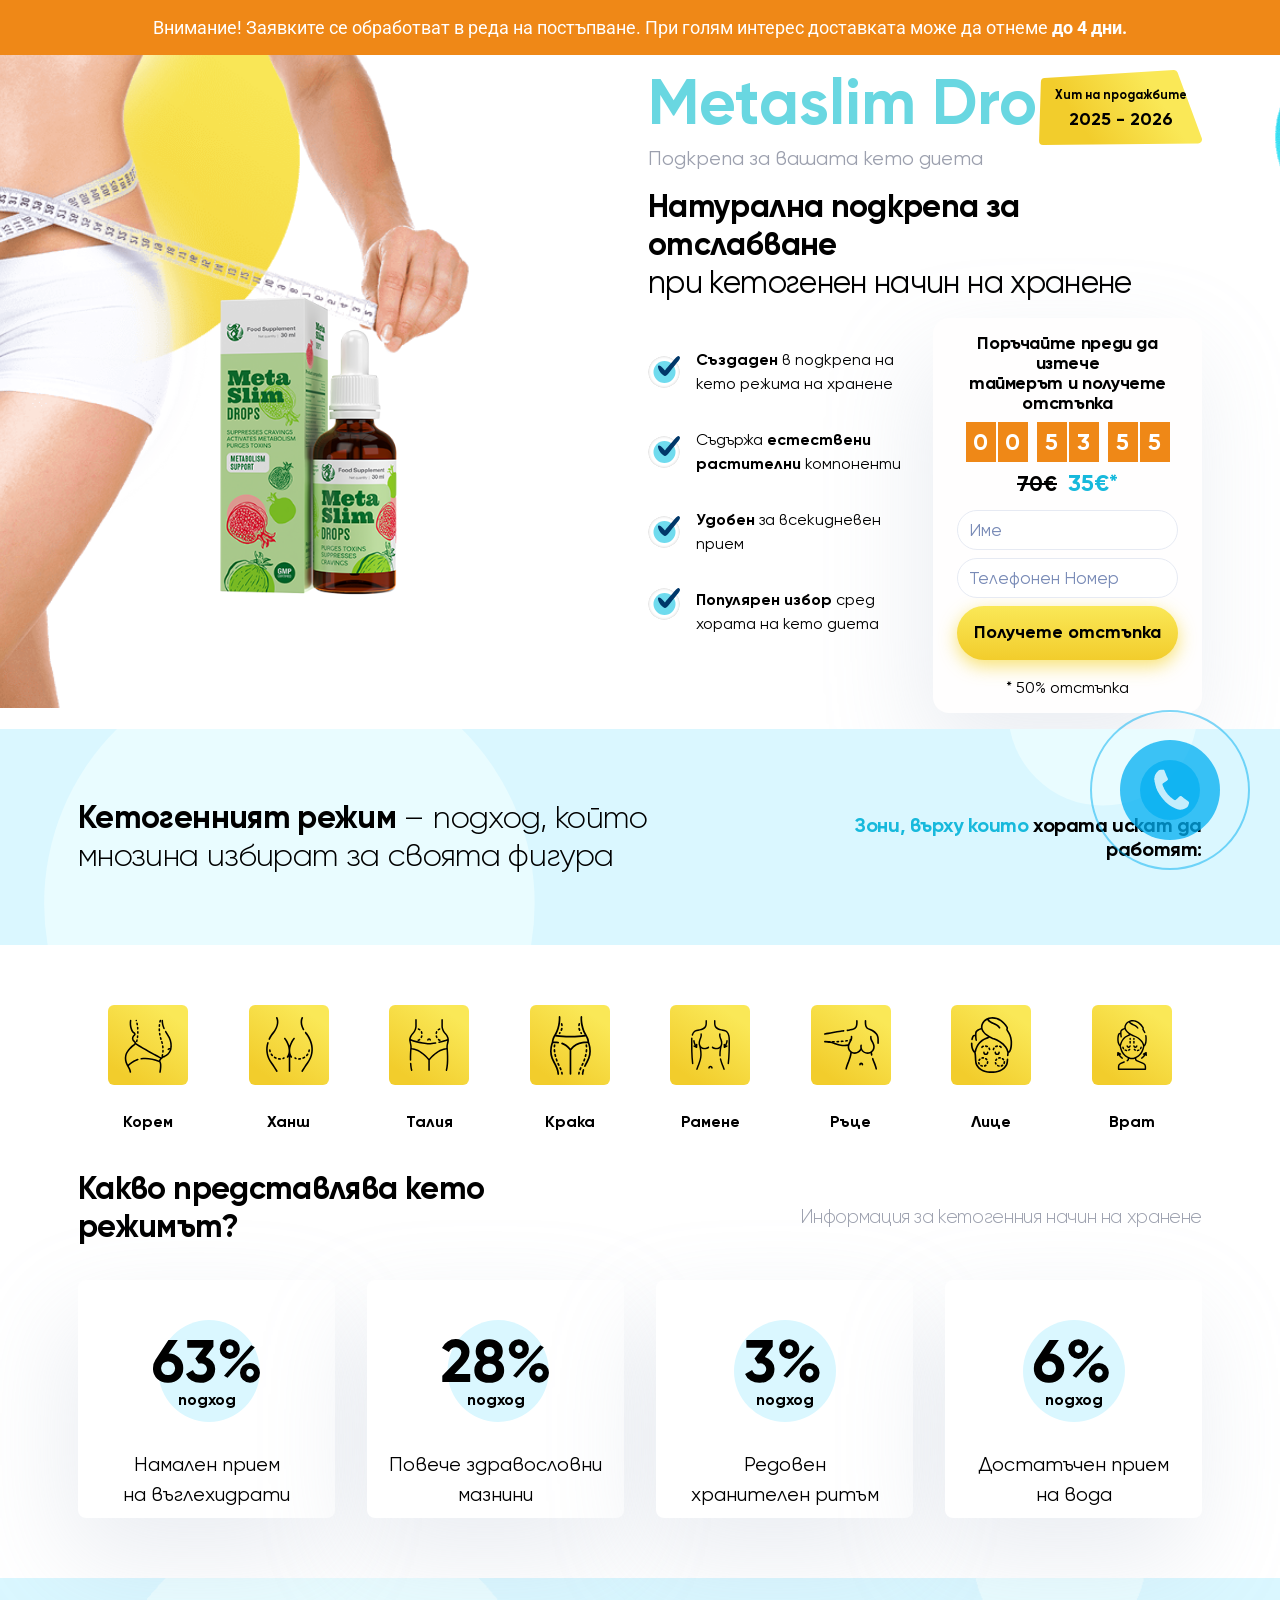
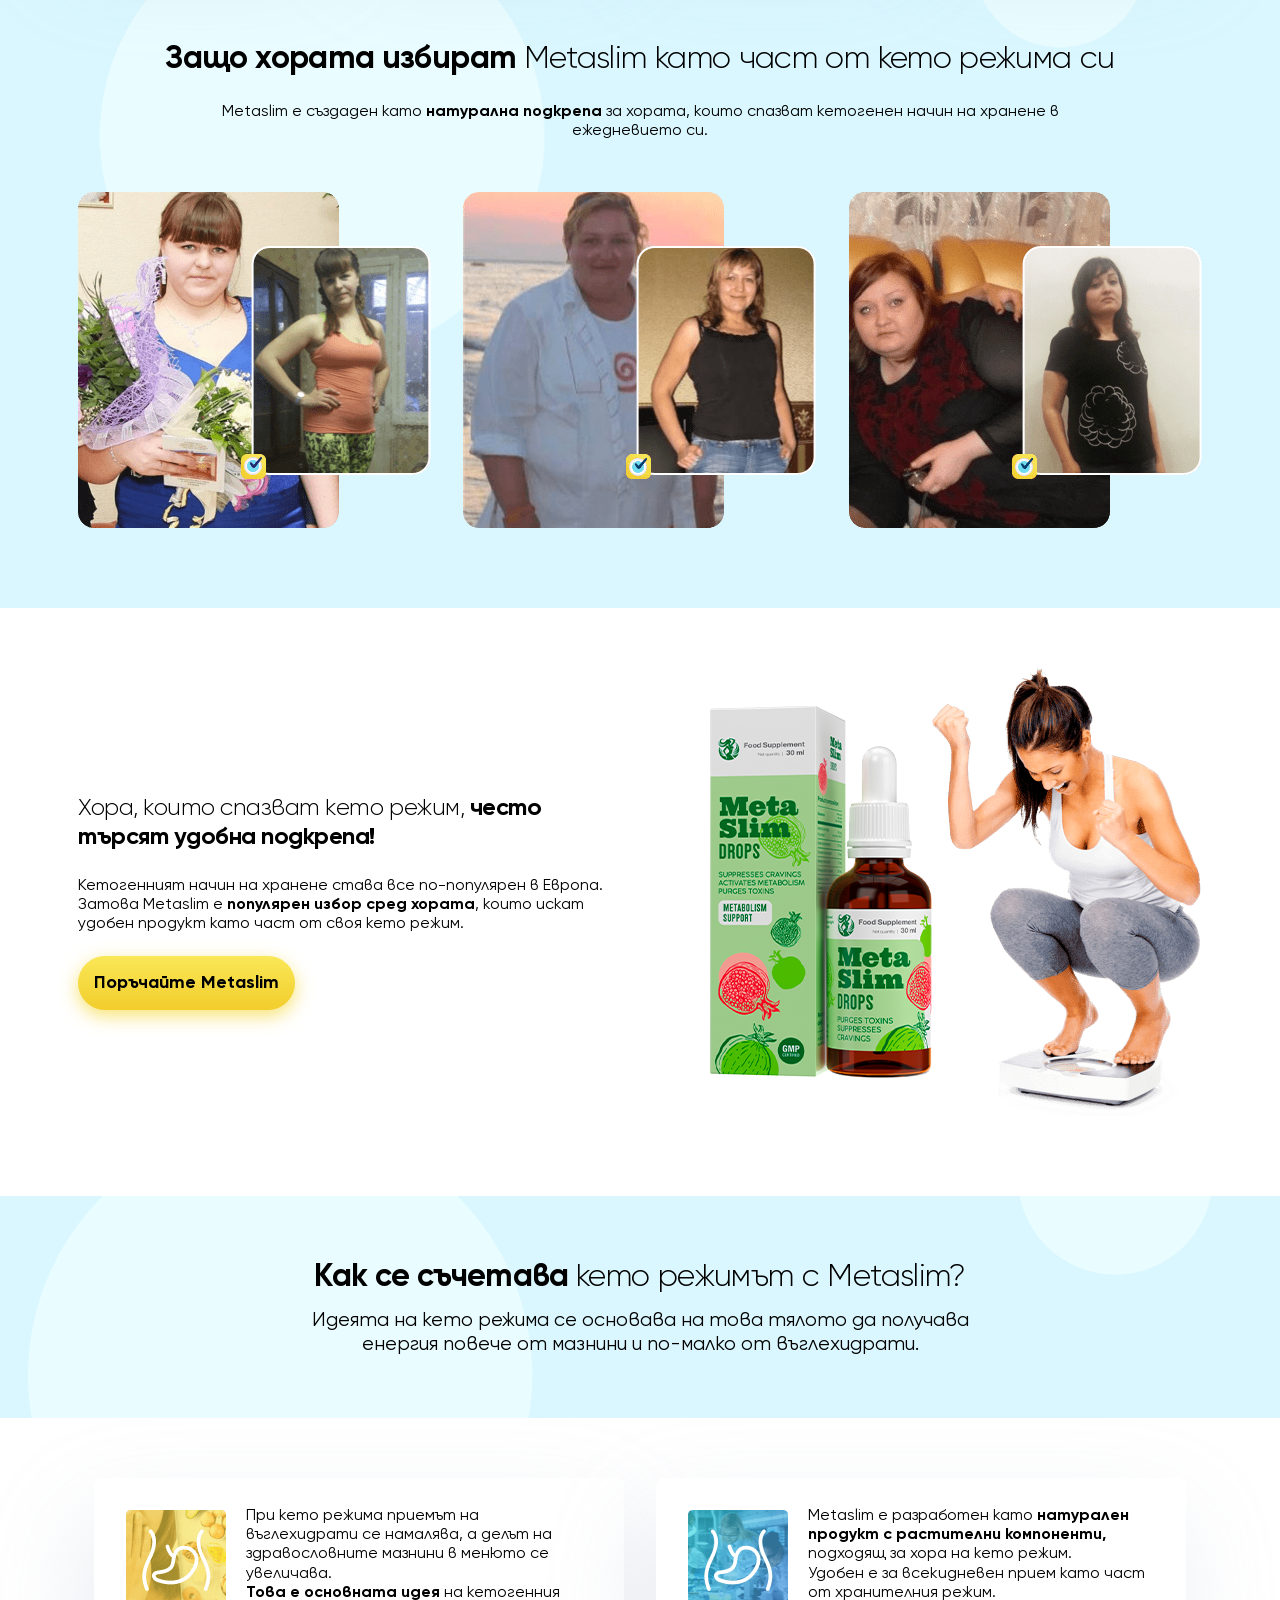
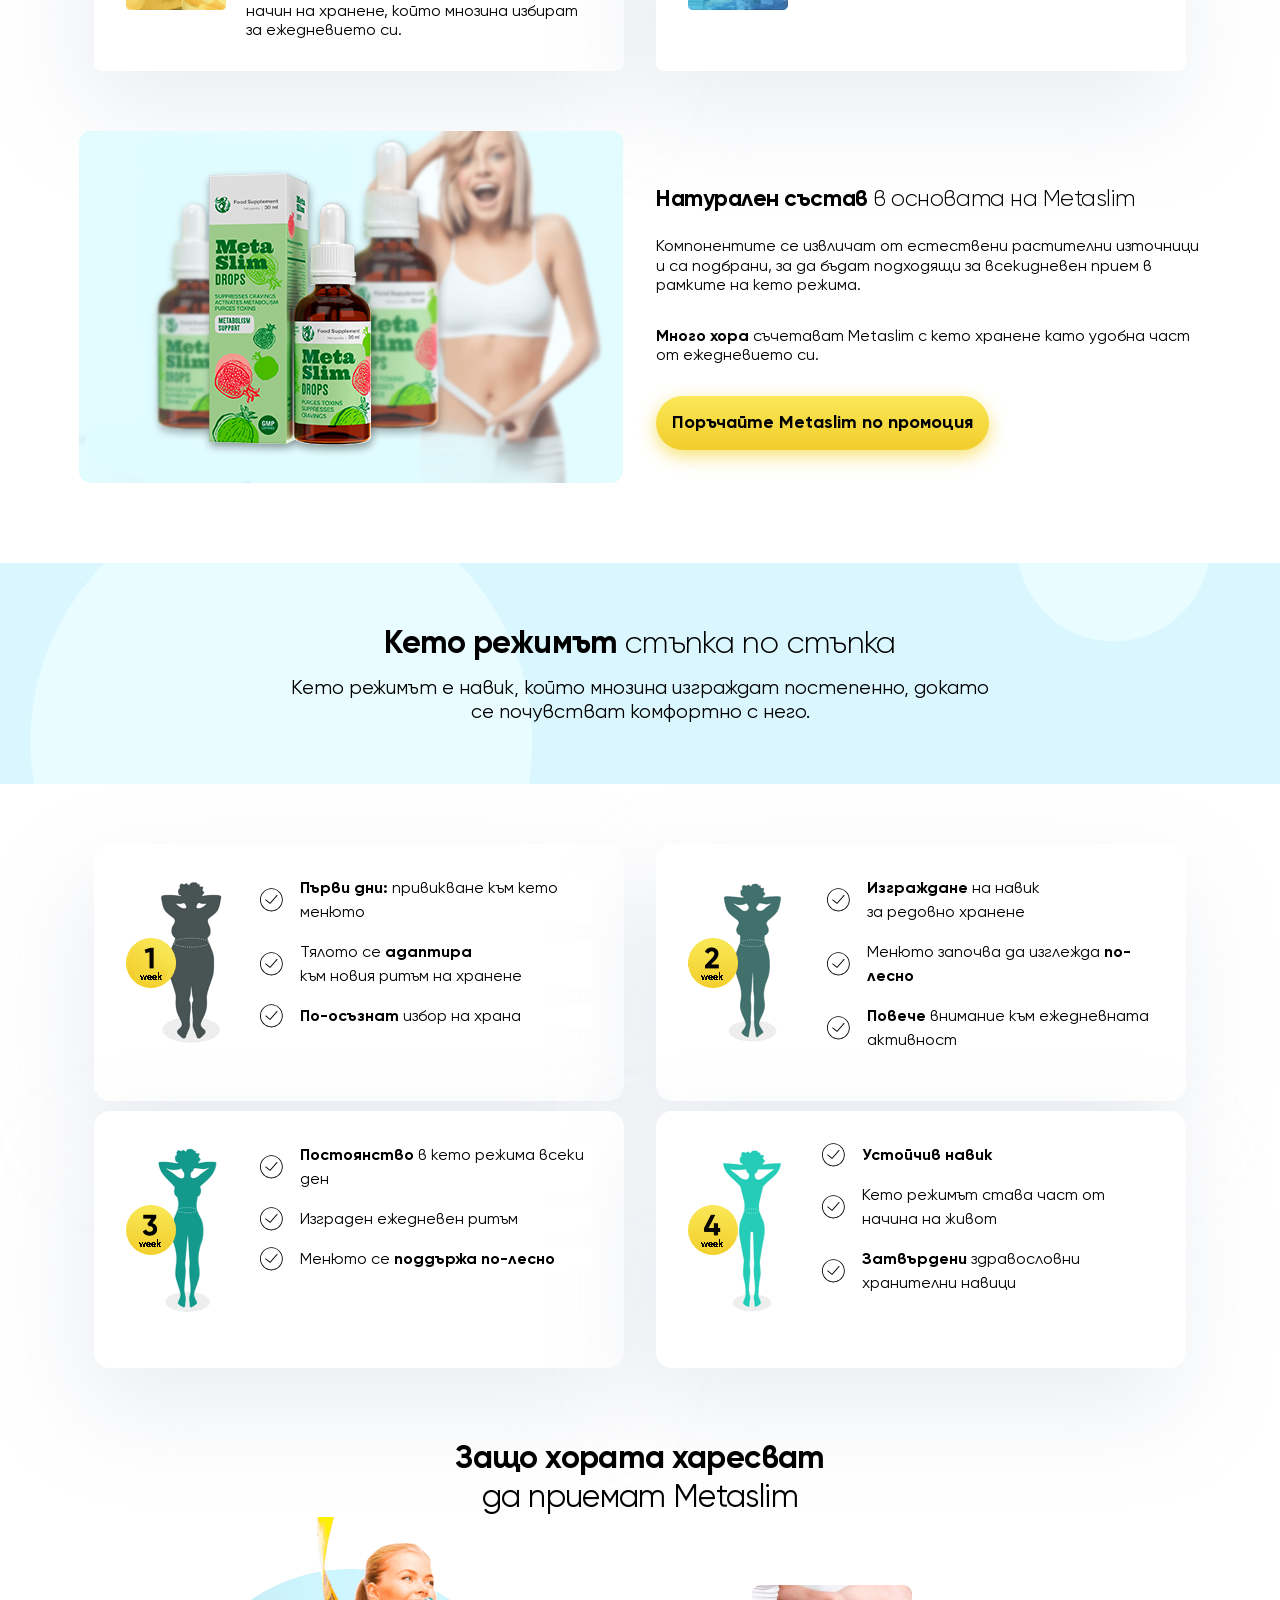
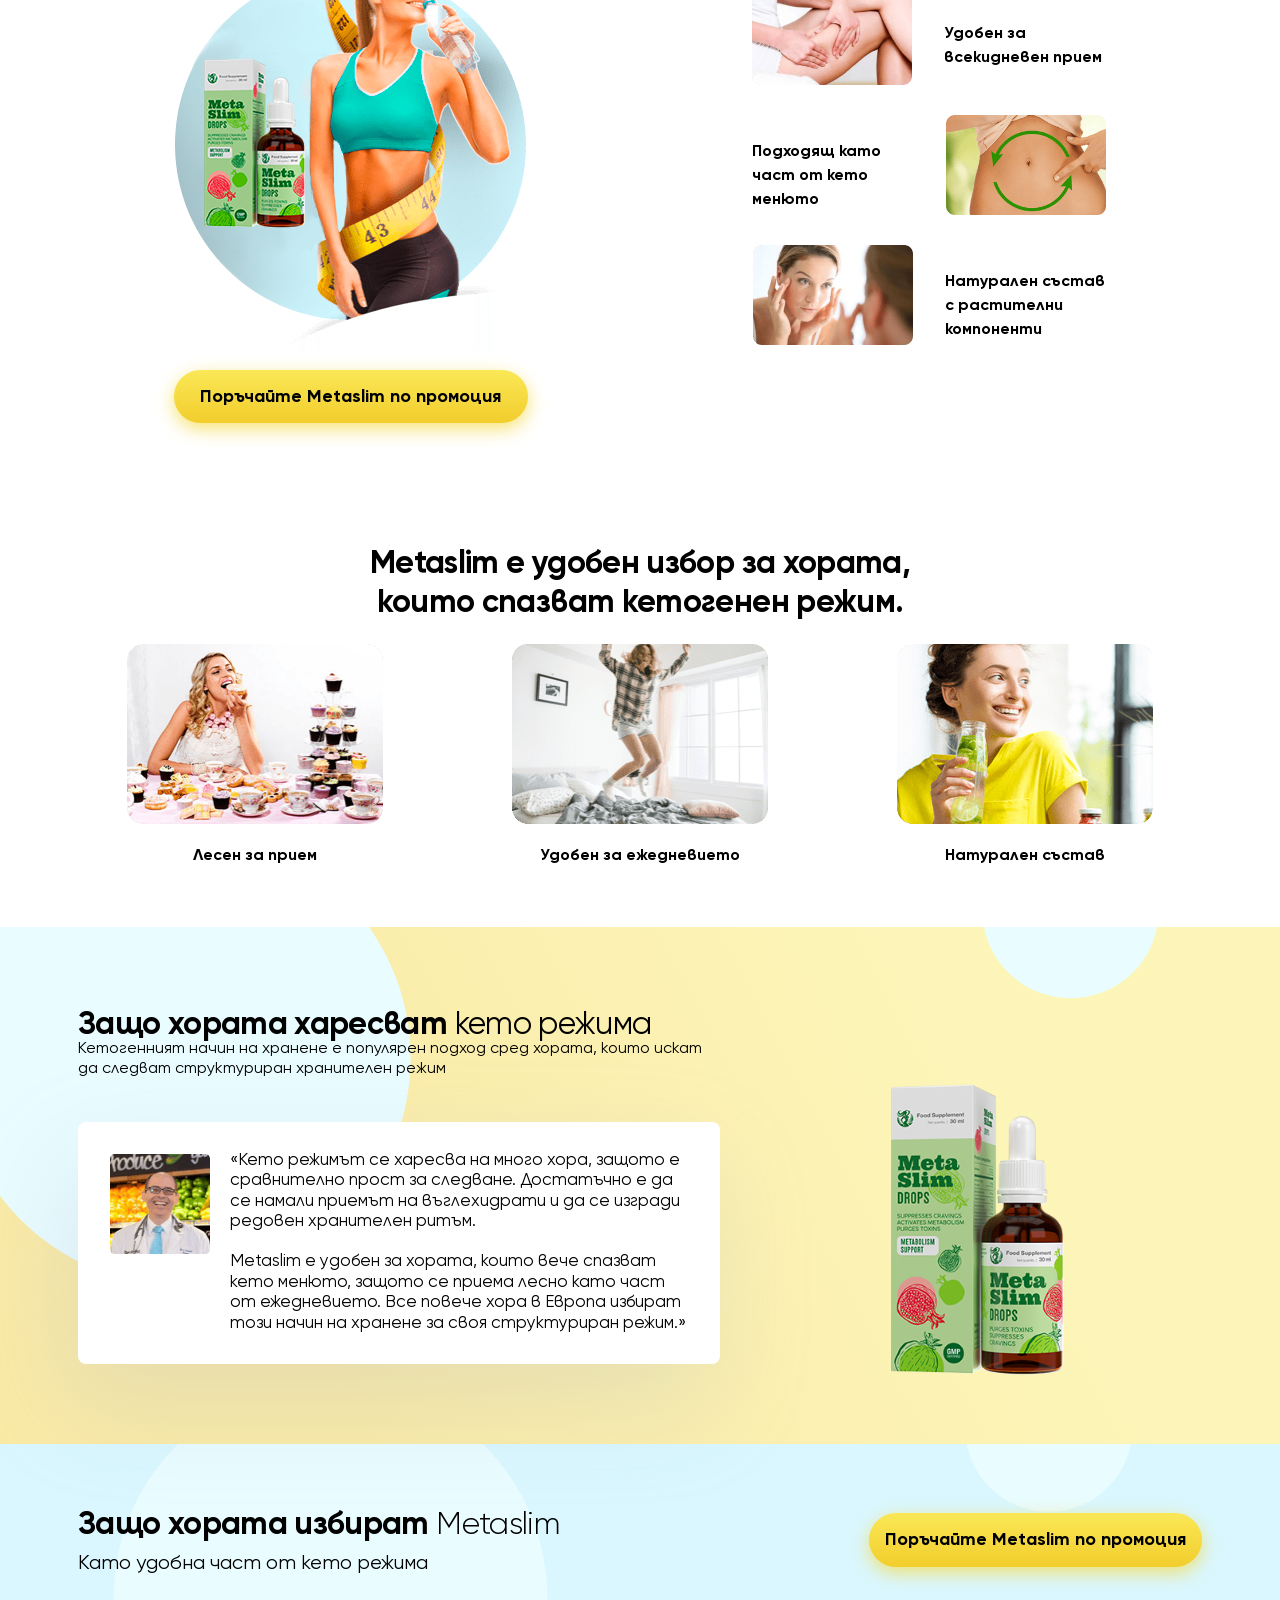
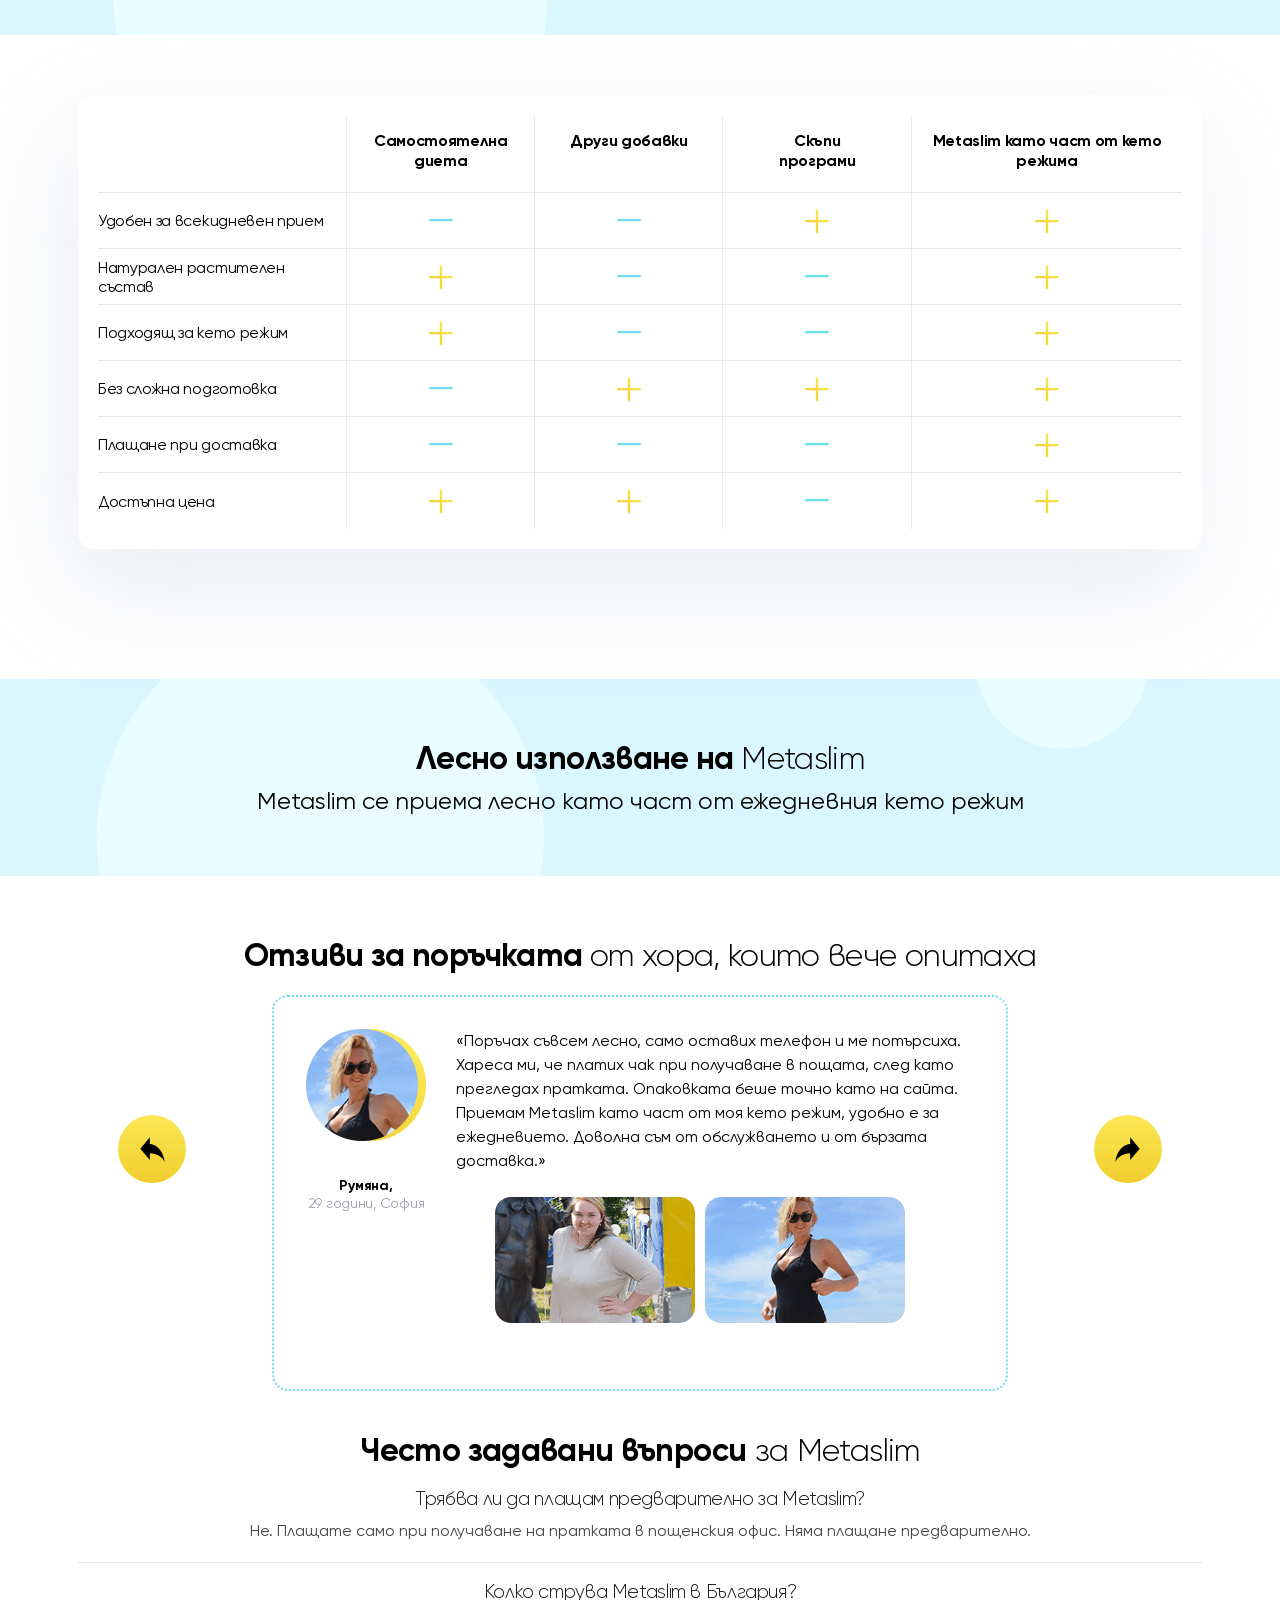
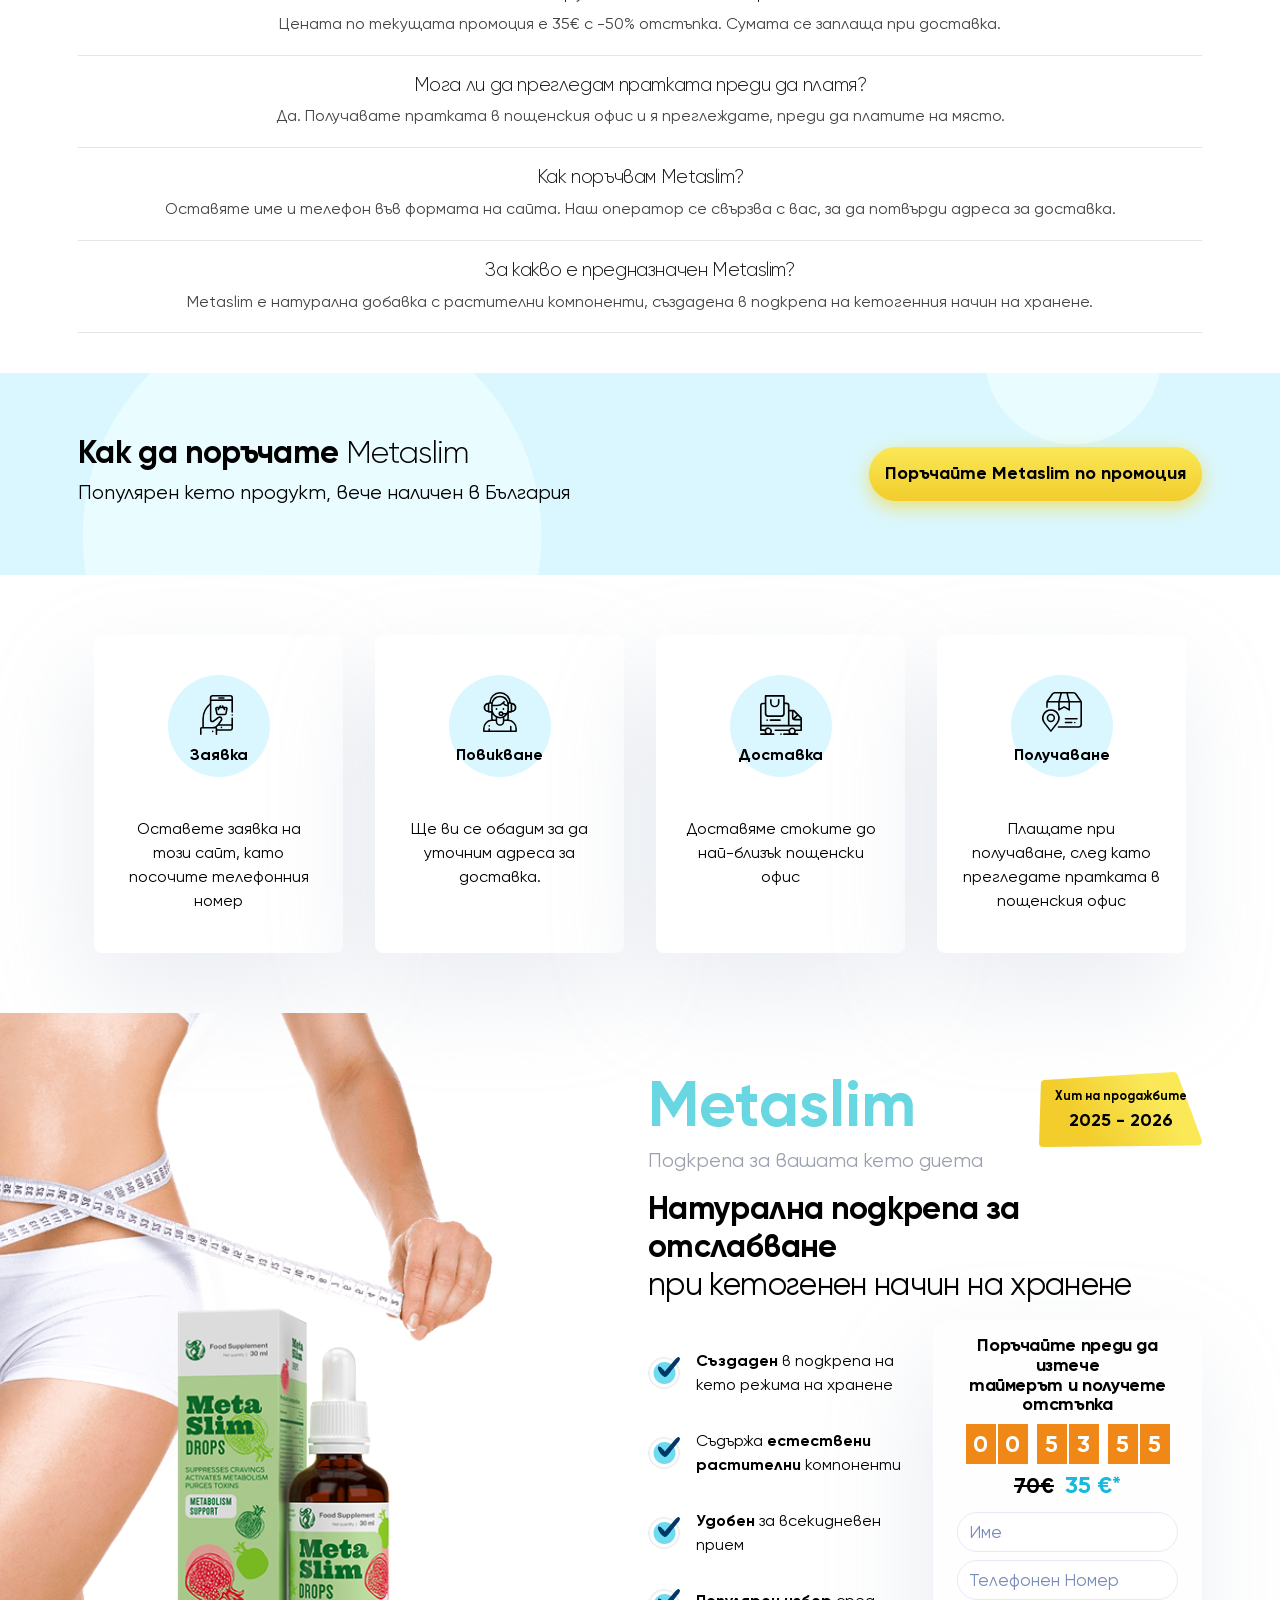
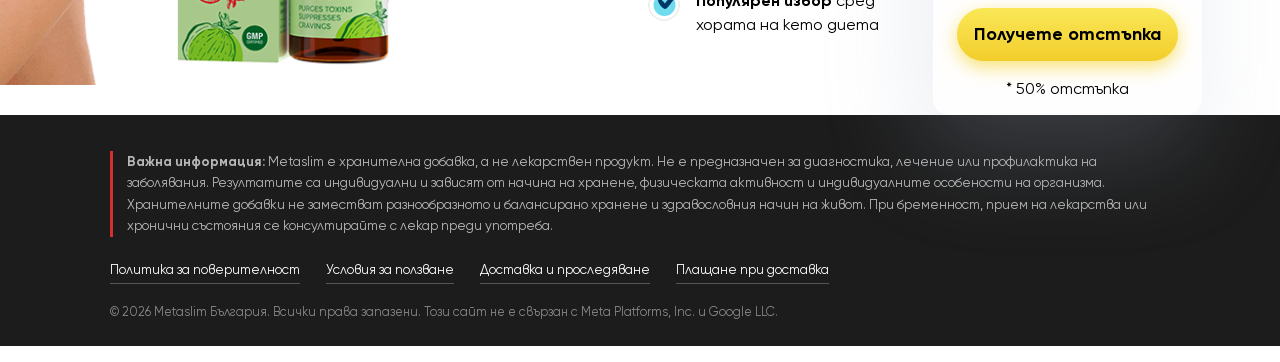
==== commit a300abbb: "Update index.html" ====
--- a/index.html
+++ b/index.html
@@ -8,13 +8,13 @@
     <!-- SEO BASE -->
     <title>Metaslim България — Кето подкрепа | Плащане при доставка 35€</title>
     <meta name="description" content="Metaslim — натурална добавка в подкрепа на кето начина на живот. Поръчайте онлайн с -50% отстъпка, само 35€. Плащате при получаване, без плащане предварително." />
-    <meta name="keywords" content="metaslim, metaslim българия, metaslim цена, кето добавка, кето подкрепа, добавка за отслабване, плащане при доставка, metaslim поръчка, metaslim официален сайт" />
+    <meta name="keywords" content="metaslim, metaslim българия, metaslim цена, кето добавка, кето подкрепа, добавка за отслабване, плащане при доставка, metaslim поръчка, metaslim официален сайт, metaslim drops" />
     <meta name="robots" content="index, follow" />
     <link rel="canonical" href="https://metaslim-bg.vercel.app/" />
 
     <!-- OPEN GRAPH -->
     <meta property="og:type" content="website" />
-    <meta property="og:title" content="Metaslim България — Кето подкрепа | Плащане при доставка" />
+    <meta property="og:title" content="Metaslim Drops България — Кето подкрепа | Плащане при доставка" />
     <meta property="og:description" content="Натурална добавка в подкрепа на кето режима. -50% отстъпка, само 35€. Плащате при получаване." />
     <meta property="og:image" content="https://metaslim-bg.vercel.app/img/product.png" />
     <meta property="og:url" content="https://metaslim-bg.vercel.app/" />
@@ -191,7 +191,7 @@
       <!-- / HEADER -->
       <div class="mw">
         <figure class="logo">
-          <span class="main_logo">Metaslim </span>
+          <span class="main_logo">Metaslim Drops </span>
           <figcaption>
             <span> Подкрепа за вашата кето диета </span>
           </figcaption>
